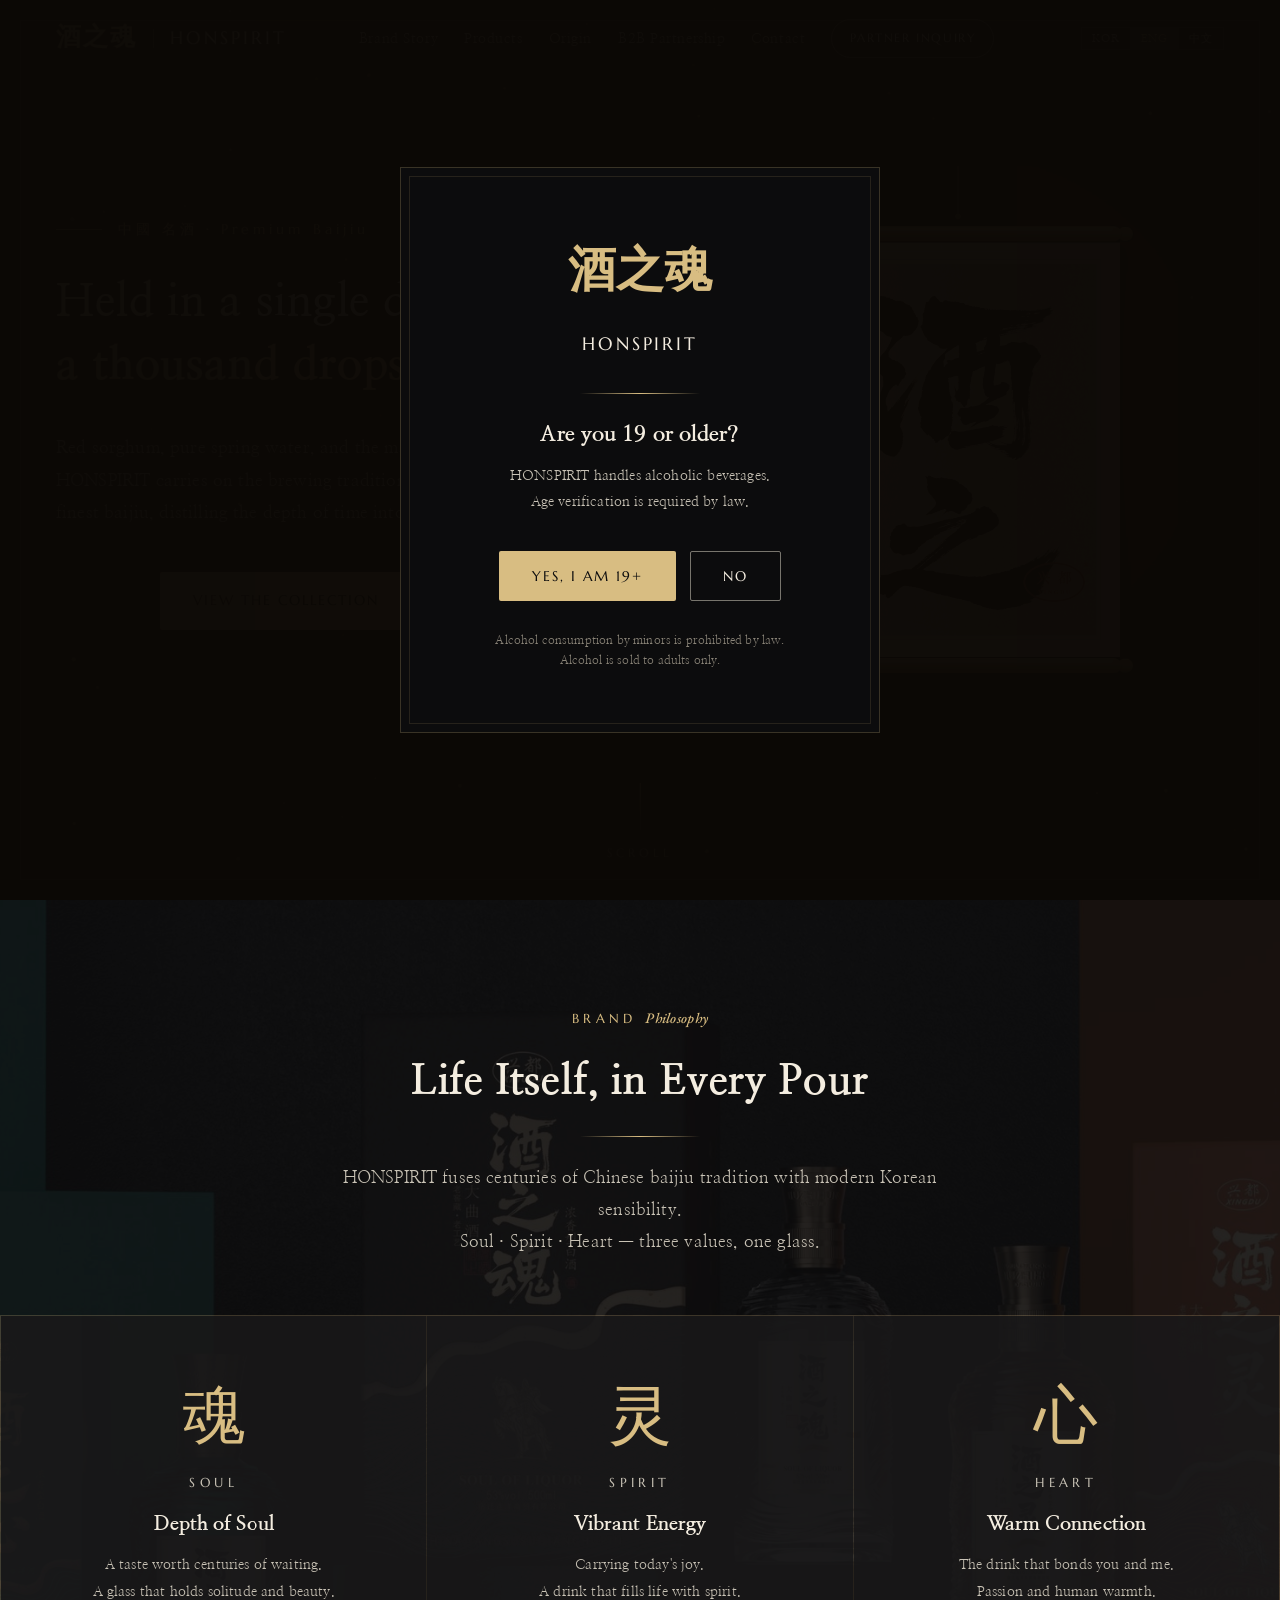
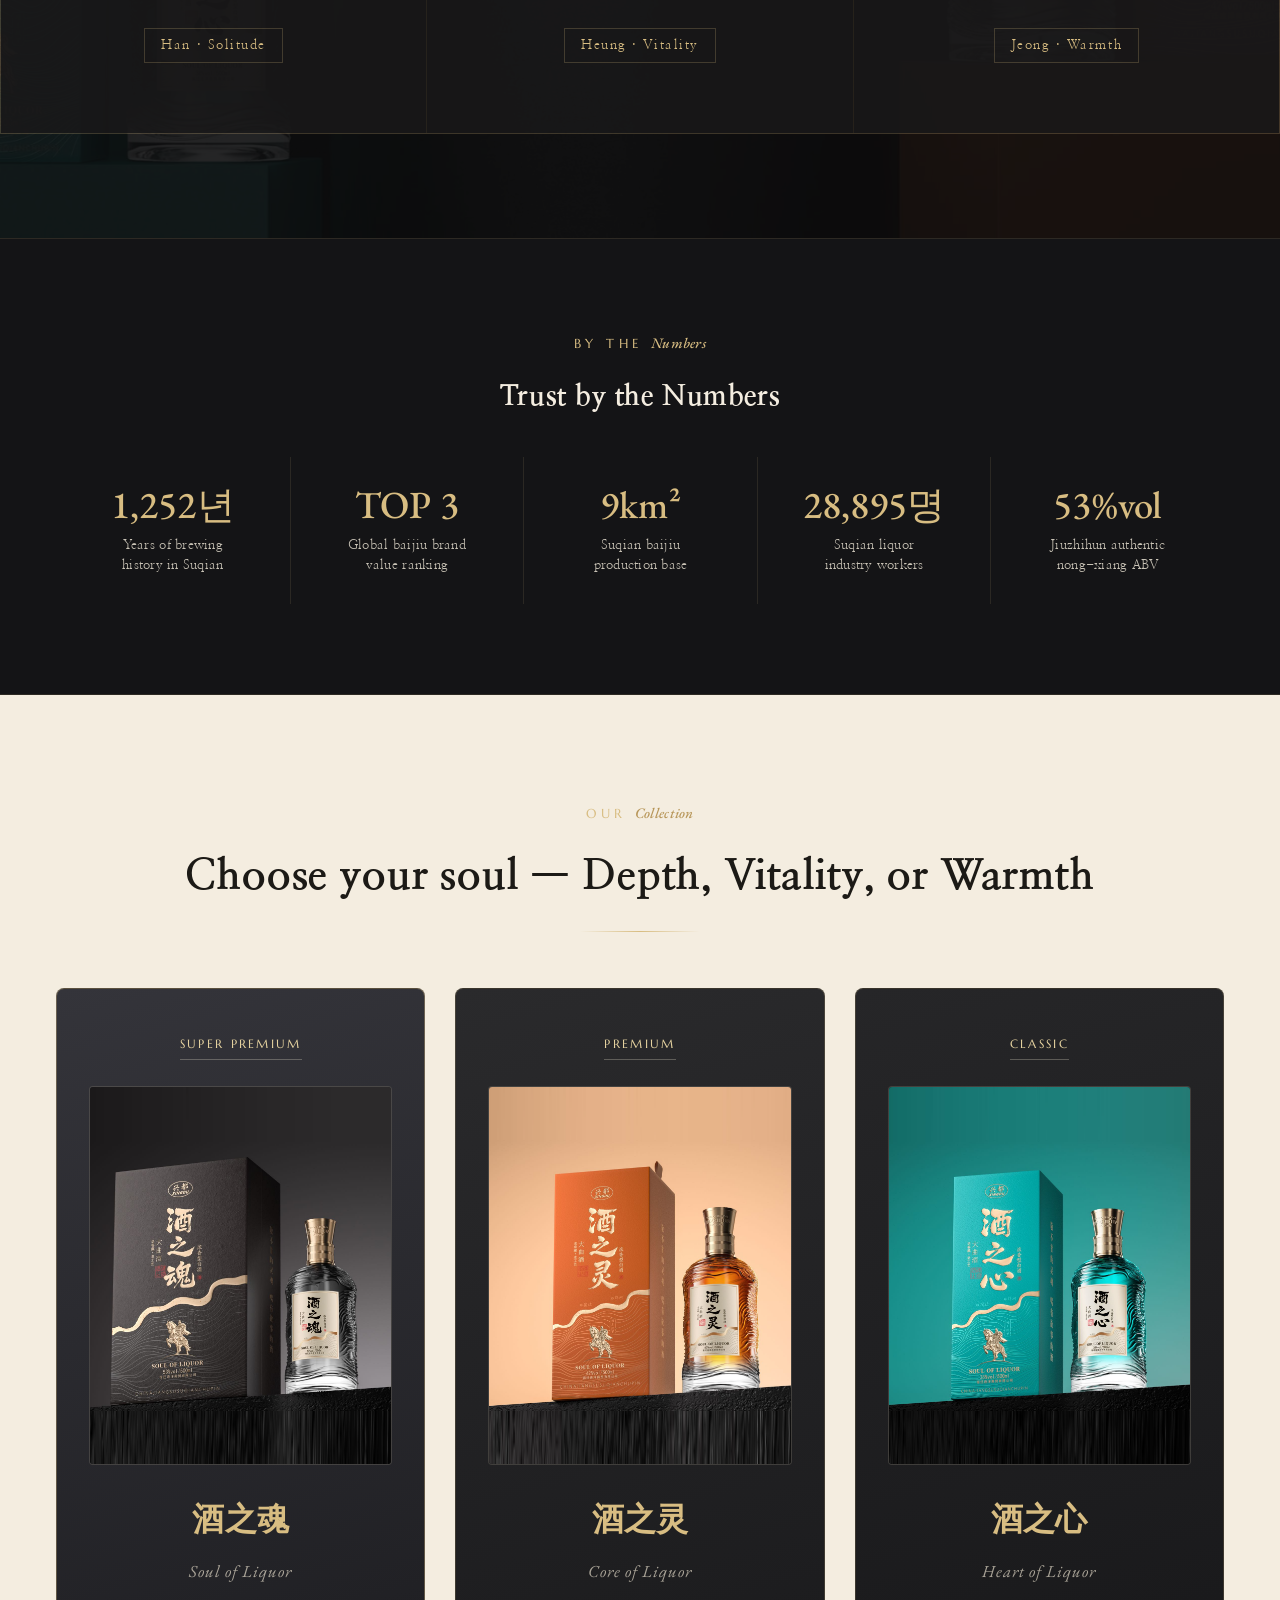
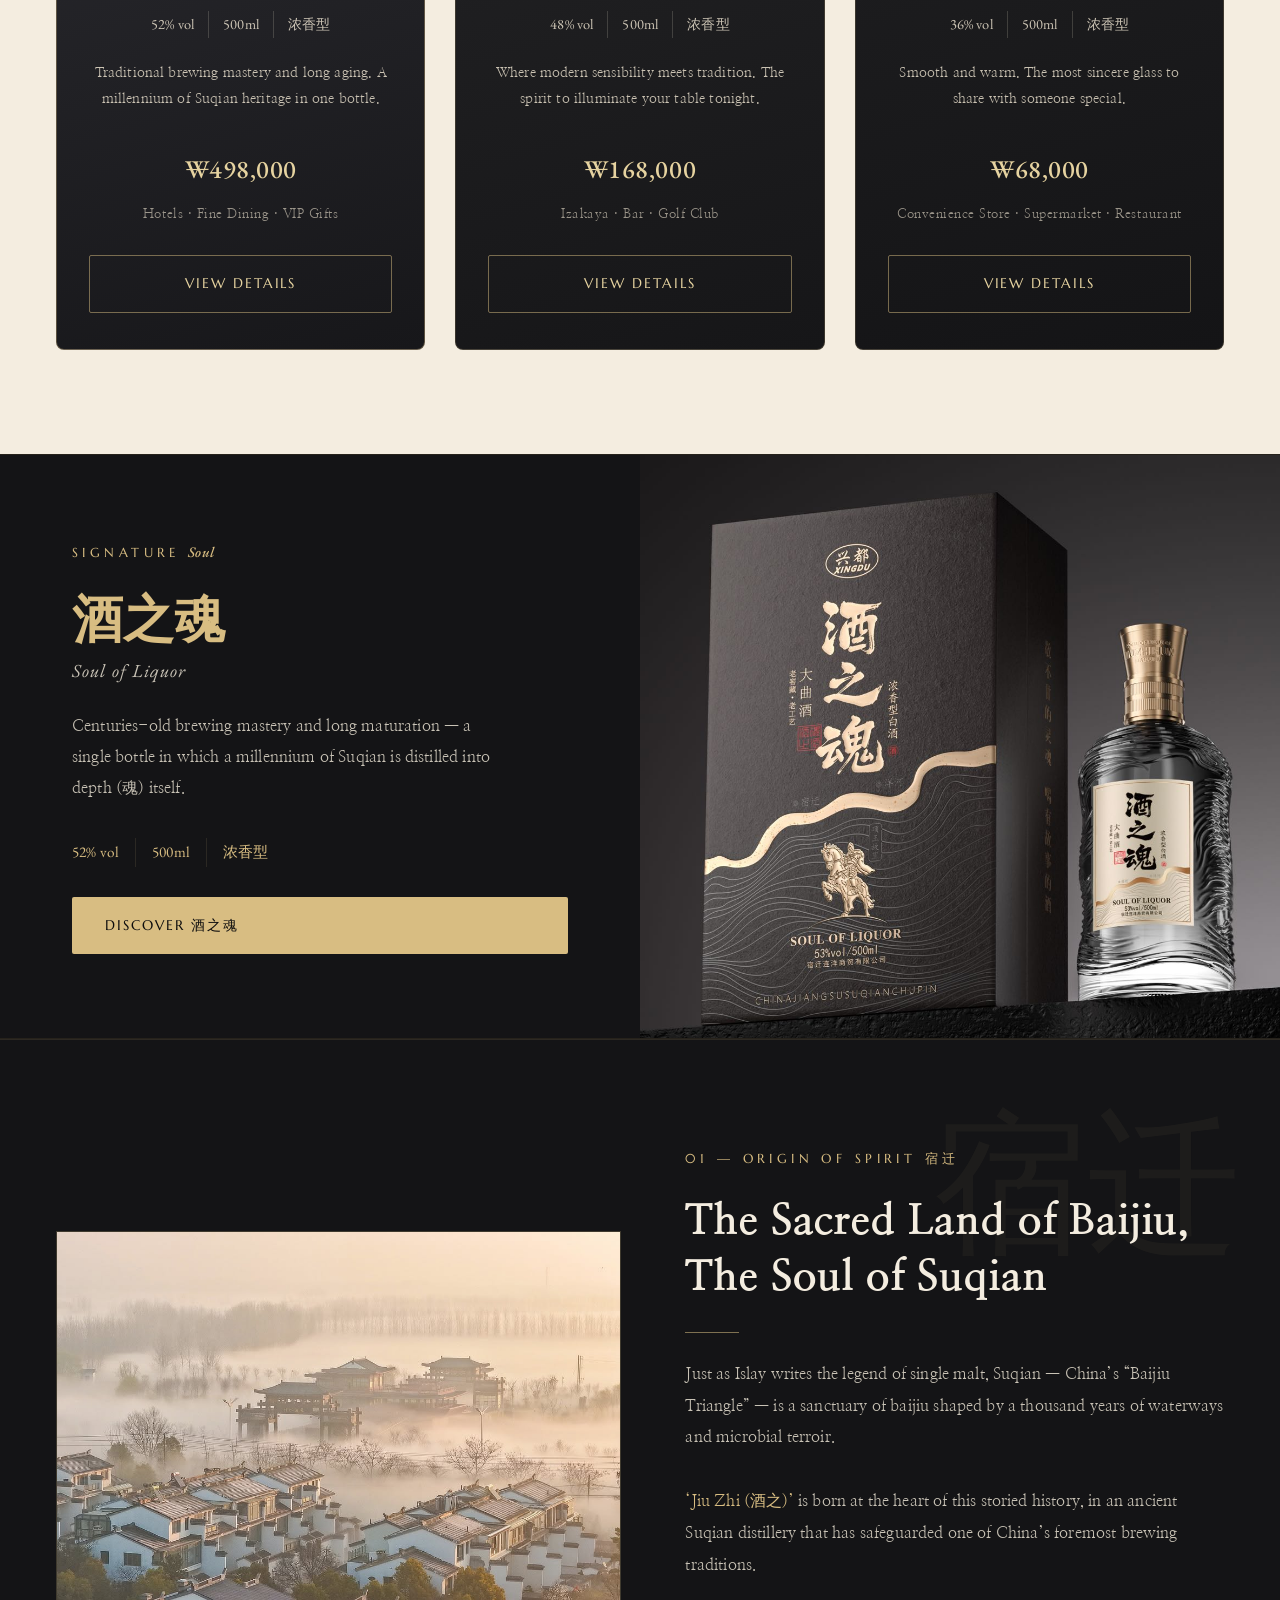
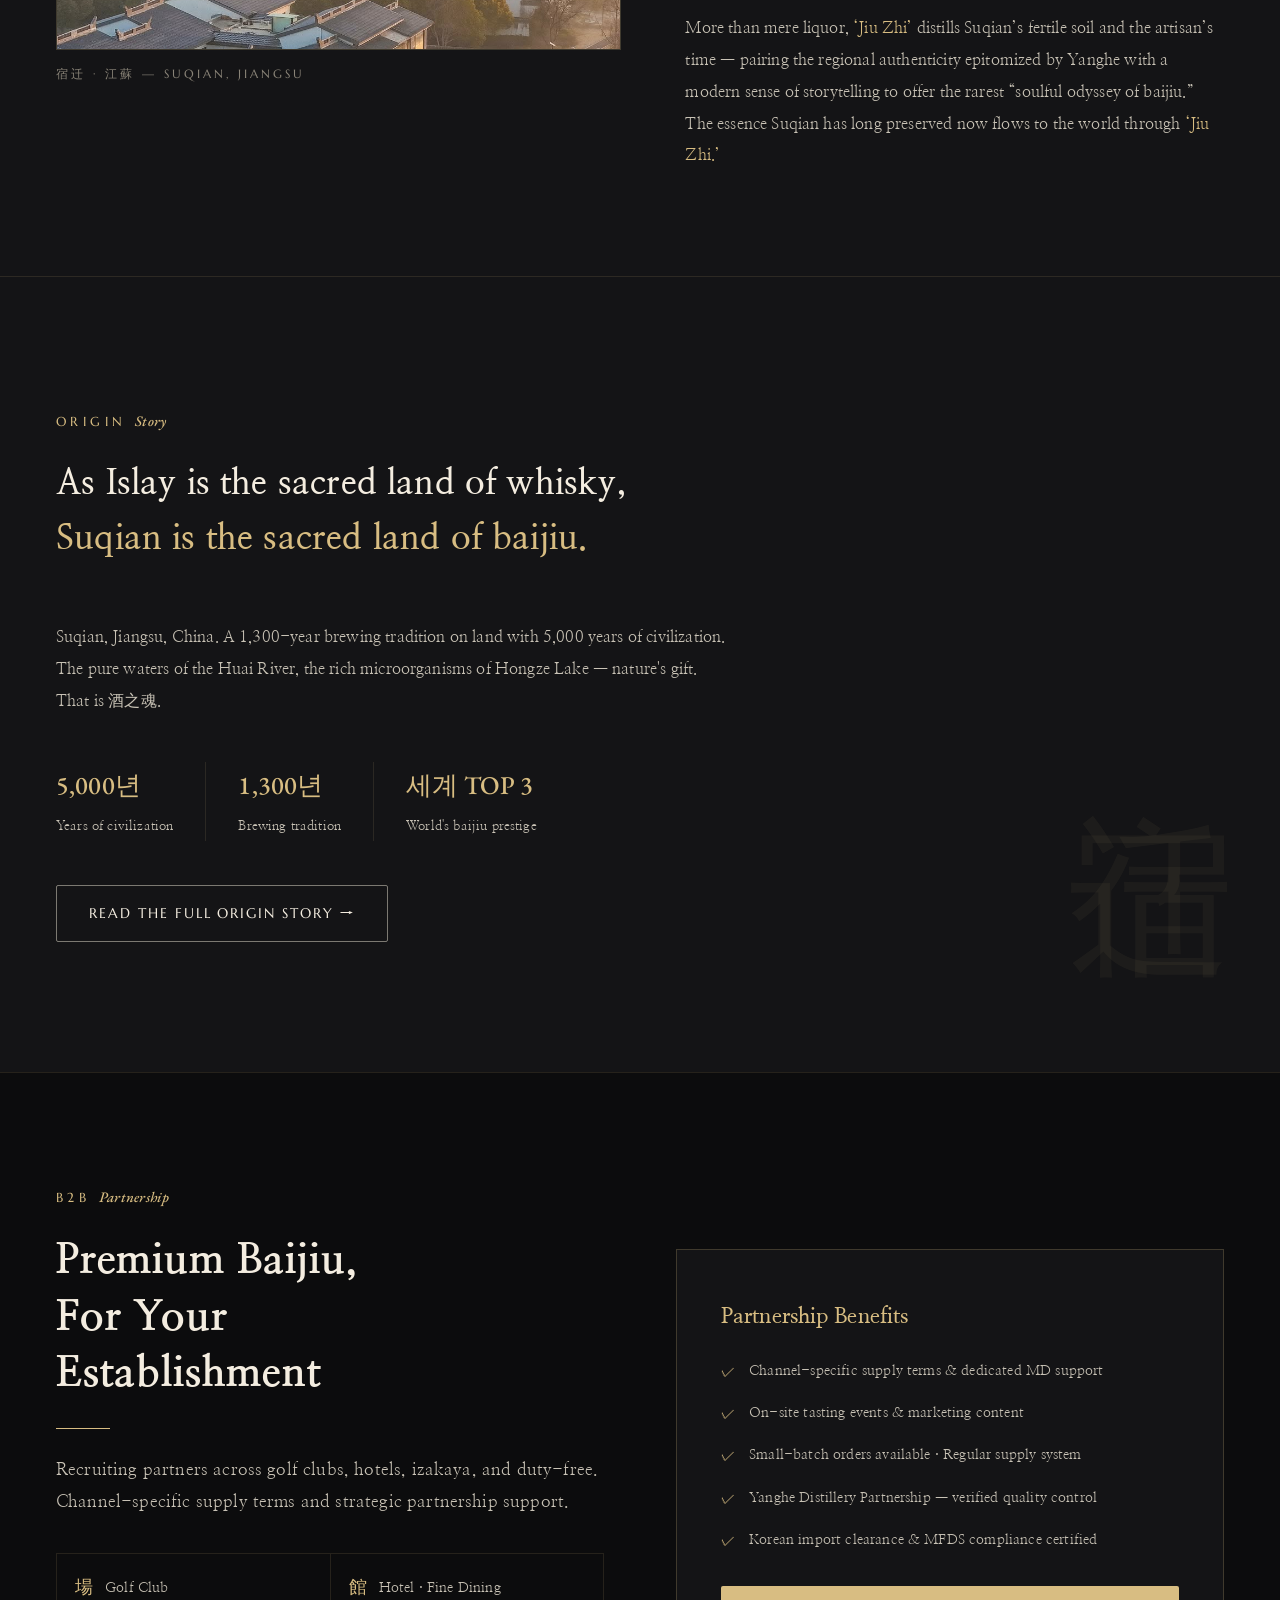
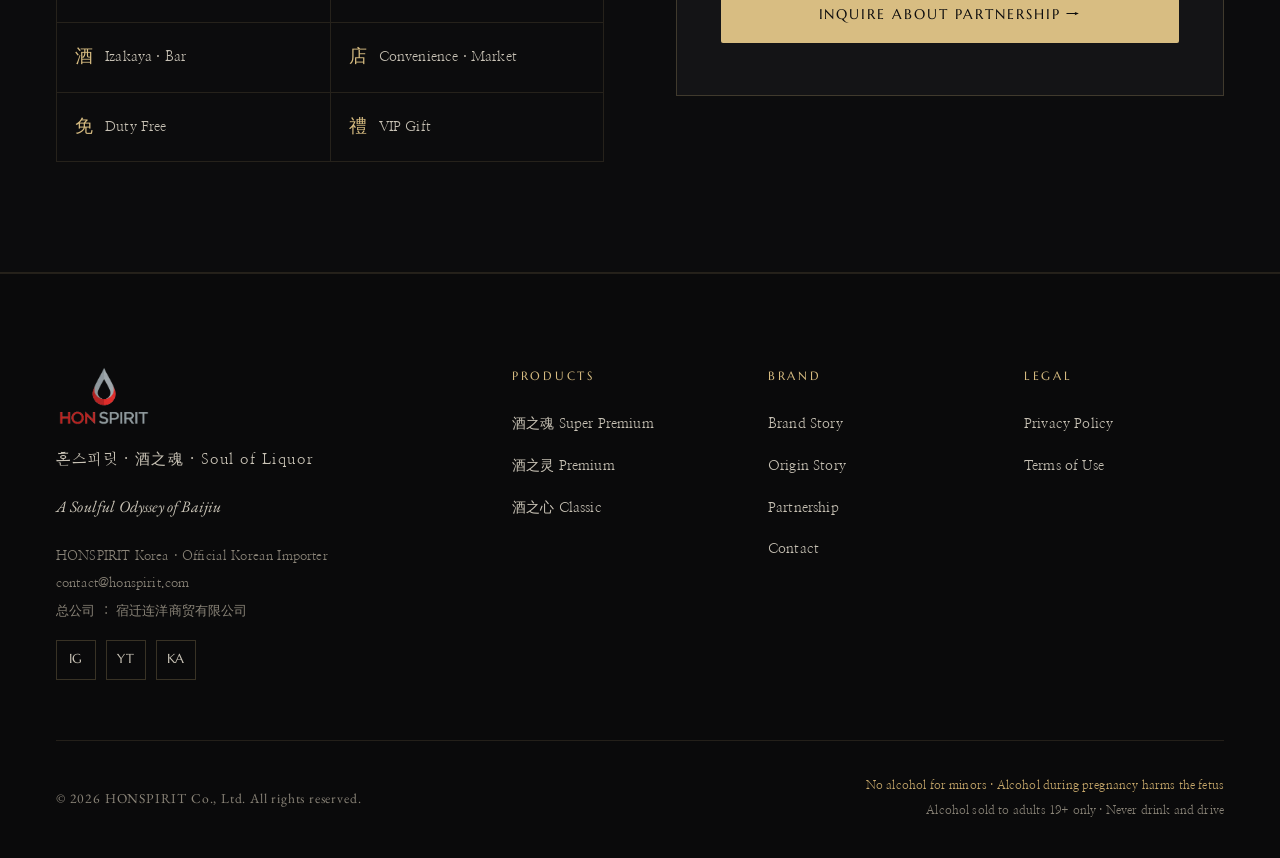
==== index.html @ 6a482128 "design: 홈페이지 Noir & Champagne 리뉴얼 (첨부 문서 반영) - 팔레트: 오브시디언 #0C0C0D + 그래파이트 카드 + 샴페인골드 #D8BD82/#B8975A" ====
<!DOCTYPE html>
<html lang="ko">
<head>
  <meta charset="UTF-8">
  <meta name="viewport" content="width=device-width, initial-scale=1.0">
  <title>HONSPIRIT 혼스피릿 — 酒之魂 · A Soulful Odyssey of Baijiu</title>
  <meta name="description" content="5,000년 쑤첸의 역사가 한 잔에. HONSPIRIT 혼스피릿 — 백주의 영혼을 마시다.">
  <meta property="og:title" content="HONSPIRIT 혼스피릿 — 酒之魂">
  <meta property="og:description" content="백주의 영혼을 마시다. 1,300년 쑤첸의 시간이 한 잔에.">
  <meta property="og:type" content="website">
  <link rel="stylesheet" href="css/style.css?v=20260702a">
</head>
<body>

  <!-- ═══ Age Gate ═══ -->
  <div class="age-gate" id="ageGate">
    <div class="age-gate-box">
      <div class="age-gate-zh">酒之魂</div>
      <div class="age-gate-brand">HONSPIRIT</div>
      <div class="gold-divider gold-divider--center"></div>
      <h2 class="age-gate-title" data-i18n="age.title">만 19세 이상이십니까?</h2>
      <p class="age-gate-desc" data-i18n-html="age.desc">
        혼스피릿은 주류를 취급합니다.<br>법적 음주 가능 연령 확인이 필요합니다.
      </p>
      <div class="age-gate-btns">
        <button class="btn btn-primary" id="ageYes" data-i18n="age.yes">예, 19세 이상입니다</button>
        <button class="btn btn-outline" id="ageNo" data-i18n="age.no">아니오</button>
      </div>
      <p class="age-gate-legal" data-i18n-html="age.legal">
        미성년자의 음주는 법으로 금지되어 있습니다.<br>주류는 성인에게만 판매됩니다.
      </p>
    </div>
  </div>

  <!-- ═══ Navigation ═══ -->
  <nav class="nav" id="mainNav">
    <div class="nav-inner">
      <a href="index.html" class="nav-logo">
        <span class="nav-logo-zh">酒之魂</span>
        <span class="nav-logo-en">HONSPIRIT</span>
      </a>
      <ul class="nav-menu">
        <li><a href="story.html" class="nav-link" data-i18n="nav.story">브랜드 스토리</a></li>
        <li><a href="products.html" class="nav-link" data-i18n="nav.products">제품</a></li>
        <li><a href="origin.html" class="nav-link" data-i18n="nav.origin">산지 이야기</a></li>
        <li><a href="partners.html" class="nav-link" data-i18n="nav.partners">B2B 파트너십</a></li>
        <li><a href="contact.html" class="nav-link" data-i18n="nav.contact">문의</a></li>
        <li><a href="partners.html" class="btn btn-outline nav-cta" data-i18n="nav.cta">파트너십 문의</a></li>
      </ul>
      <div class="lang-switcher">
        <button class="lang-btn active" data-lang="ko">KOR</button>
        <button class="lang-btn" data-lang="en">ENG</button>
        <button class="lang-btn" data-lang="zh">中文</button>
      </div>
      <button class="nav-hamburger" id="navHamburger" aria-label="메뉴">
        <span></span><span></span><span></span>
      </button>
    </div>
  </nav>

  <!-- Mobile Menu -->
  <div class="nav-mobile" id="navMobile">
    <a href="story.html" class="nav-link" data-i18n="nav.story">브랜드 스토리</a>
    <a href="products.html" class="nav-link" data-i18n="nav.products">제품</a>
    <a href="origin.html" class="nav-link" data-i18n="nav.origin">산지 이야기</a>
    <a href="partners.html" class="nav-link" data-i18n="nav.partners">B2B 파트너십</a>
    <a href="contact.html" class="nav-link" data-i18n="nav.contact">문의</a>
    <a href="partners.html" class="btn btn-primary" style="text-align:center" data-i18n="nav.cta">파트너십 문의하기</a>
    <div class="lang-switcher" style="justify-content:center; margin-top:8px;">
      <button class="lang-btn active" data-lang="ko">KOR</button>
      <button class="lang-btn" data-lang="en">ENG</button>
      <button class="lang-btn" data-lang="zh">中文</button>
    </div>
  </div>

  <main>

    <!-- ═══ Section 1: Hero ═══ -->
    <section class="hero" id="hero">
      <div class="hero-bg"></div>
      <div class="hero-particles"></div>

      <div class="container hero-grid">
        <div class="hero-col-text">
          <p class="hero-eyebrow fade-in"><span class="hero-eyebrow-dash"></span><span data-i18n="hero.eyebrow">中國 名酒 · 프리미엄 백주</span></p>
          <h1 class="hero-headline fade-in delay-1" data-i18n-html="hero.title2">한 방울의 술에 담긴,<br><b>천 방울</b>의 땀</h1>
          <p class="hero-lead fade-in delay-2" data-i18n="hero.lead">붉은 수수와 청정수, 그리고 도공의 손길. 혼스피릿은 중국 명주의 전통 양조법을 계승하여 시간이 빚어낸 깊이를 한 잔에 담아냅니다.</p>
          <div class="hero-ctas fade-in delay-3">
            <a href="products.html" class="btn btn-primary" data-i18n="hero.cta1b">대표 컬렉션 보기</a>
            <a href="story.html" class="text-link" data-i18n="hero.cta2b">브랜드 이야기 →</a>
          </div>
        </div>
        <div class="hero-col-scroll fade-in-right delay-2">
          <img src="images/scroll-jiuzhi.png?v=20260702a" alt="酒之 족자 — 酒之魂" class="scroll-img">
        </div>
      </div>

      <div class="hero-scroll">
        <div class="hero-scroll-line"></div>
        <span>SCROLL</span>
      </div>
    </section>

    <!-- ═══ Section 2: 브랜드 철학 ═══ -->
    <section class="section section--dark philosophy-sec">
      <div class="container" style="text-align:center; margin-bottom:56px;">
        <p class="section-label fade-in">Brand <span class="accent-en">Philosophy</span></p>
        <h2 class="section-title fade-in delay-1" data-i18n="phil.title">술 한 잔에 담긴 인간의 삶</h2>
        <div class="gold-divider gold-divider--center fade-in delay-2"></div>
        <p class="section-desc fade-in delay-3" style="margin:0 auto" data-i18n-html="phil.desc">
          HONSPIRIT은 중국 전통 백주의 유구한 역사와 현대적 한국 감성을 융합합니다.<br>
          魂(혼) · 灵(령) · 心(심) — 세 가지 가치가 하나의 잔에 담깁니다.
        </p>
      </div>
      <div class="philosophy-grid">
        <div class="philosophy-card fade-in delay-1">
          <div class="philosophy-zh">魂</div>
          <div class="philosophy-en">SOUL</div>
          <h3 class="philosophy-title" data-i18n="phil.1.title">영혼의 깊이</h3>
          <p class="philosophy-desc" data-i18n-html="phil.1.desc">수백 년을 기다린 맛.<br>고독과 아름다움을 품은 한 잔.</p>
          <span class="philosophy-emotion" data-i18n="phil.1.emotion">한(恨)</span>
        </div>
        <div class="philosophy-card fade-in delay-2">
          <div class="philosophy-zh">灵</div>
          <div class="philosophy-en">SPIRIT</div>
          <h3 class="philosophy-title" data-i18n="phil.2.title">활기찬 에너지</h3>
          <p class="philosophy-desc" data-i18n-html="phil.2.desc">오늘의 즐거움을 담아.<br>삶의 활기를 채워주는 술.</p>
          <span class="philosophy-emotion" data-i18n="phil.2.emotion">흥(興)</span>
        </div>
        <div class="philosophy-card fade-in delay-3">
          <div class="philosophy-zh">心</div>
          <div class="philosophy-en">HEART</div>
          <h3 class="philosophy-title" data-i18n="phil.3.title">따뜻한 유대</h3>
          <p class="philosophy-desc" data-i18n-html="phil.3.desc">당신과 나를 잇는 술.<br>진솔한 열정과 인간적 온기.</p>
          <span class="philosophy-emotion" data-i18n="phil.3.emotion">정(情)</span>
        </div>
      </div>
    </section>

    <!-- ═══ Section 3: Trust Bar ═══ -->
    <div class="trust-bar">
      <div class="container" style="text-align:center; margin-bottom:40px;">
        <p class="section-label fade-in">By the <span class="accent-en">Numbers</span></p>
        <h2 class="section-title fade-in delay-1" style="font-size:1.75rem" data-i18n="trust.title">숫자로 보는 신뢰</h2>
      </div>
      <div class="trust-grid container">
        <div class="trust-item fade-in delay-1">
          <div class="trust-number" data-count="1300" data-suffix="년">0년</div>
          <div class="trust-label" data-i18n-html="trust.1">쑤첸 양조 역사</div>
        </div>
        <div class="trust-item fade-in delay-2">
          <div class="trust-number">TOP 3</div>
          <div class="trust-label" data-i18n-html="trust.2">글로벌 백주 브랜드<br>가치 세계 순위</div>
        </div>
        <div class="trust-item fade-in delay-3">
          <div class="trust-number" data-count="10" data-suffix="km²">0km²</div>
          <div class="trust-label" data-i18n-html="trust.3">쑤첸 백주<br>생산기지 규모</div>
        </div>
        <div class="trust-item fade-in delay-4">
          <div class="trust-number" data-count="30000" data-suffix="명">0명</div>
          <div class="trust-label" data-i18n-html="trust.4">쑤첸 주류 산업<br>종사 인원</div>
        </div>
        <div class="trust-item fade-in delay-5">
          <div class="trust-number">53%vol</div>
          <div class="trust-label" data-i18n-html="trust.5">酒之魂 정통<br>농향형 도수</div>
        </div>
      </div>
    </div>

    <!-- ═══ Section 4: 제품 프리뷰 ═══ -->
    <section class="section section--amber">
      <div class="container">
        <div style="text-align:center; margin-bottom:56px;">
          <p class="section-label fade-in">Our <span class="accent-en">Collection</span></p>
          <h2 class="section-title fade-in delay-1" data-i18n="prod.title">깊이(魂), 활기(灵), 따뜻함(心)을 선택하세요</h2>
          <div class="gold-divider gold-divider--center fade-in delay-2"></div>
        </div>
        <div class="products-grid">
          <!-- 酒之魂 -->
          <div class="product-card product-card--featured product-card--grad product-card--soul fade-in delay-1">
            <span class="product-badge badge--super">Super Premium</span>
            <div class="product-img-wrap">
              <img src="images/hon_vertical.jpeg" alt="酒之魂 — Soul of Liquor" class="product-img">
            </div>
            <div class="product-zh">酒之魂</div>
            <div class="product-name-en">Soul of Liquor</div>
            <div class="product-specs">
              <span class="product-spec">52% vol</span>
              <span class="product-spec">500ml</span>
              <span class="product-spec">浓香型</span>
            </div>
            <p class="product-copy" data-i18n="prod.soul.copy">수백 년 전통 양조 기법과 장기 숙성. 이 한 병에 쑤첸 천 년의 시간이 담겼습니다.</p>
            <div class="product-price">₩498,000</div>
            <div class="product-channel" data-i18n="prod.soul.channel">호텔 · 파인다이닝 · VIP 선물</div>
            <a href="products.html#soul" class="btn btn-outline" style="width:100%; justify-content:center" data-i18n="prod.detail">자세히 보기</a>
          </div>
          <!-- 酒之灵 -->
          <div class="product-card product-card--grad product-card--spirit fade-in delay-2">
            <span class="product-badge badge--premium">Premium</span>
            <div class="product-img-wrap">
              <img src="images/ling_vertical.jpeg" alt="酒之灵 — Core of Liquor" class="product-img">
            </div>
            <div class="product-zh">酒之灵</div>
            <div class="product-name-en">Core of Liquor</div>
            <div class="product-specs">
              <span class="product-spec">48% vol</span>
              <span class="product-spec">500ml</span>
              <span class="product-spec">浓香型</span>
            </div>
            <p class="product-copy" data-i18n="prod.spirit.copy">젊은 감각과 정통의 만남. 오늘 밤 당신의 테이블을 빛낼 술.</p>
            <div class="product-price">₩168,000</div>
            <div class="product-channel" data-i18n="prod.spirit.channel">이자카야 · 바 · 골프장</div>
            <a href="products.html#spirit" class="btn btn-outline" style="width:100%; justify-content:center" data-i18n="prod.detail">자세히 보기</a>
          </div>
          <!-- 酒之心 -->
          <div class="product-card product-card--grad product-card--heart fade-in delay-3">
            <span class="product-badge badge--classic">Classic</span>
            <div class="product-img-wrap">
              <img src="images/xin_vertical.jpeg" alt="酒之心 — Heart of Liquor" class="product-img">
            </div>
            <div class="product-zh">酒之心</div>
            <div class="product-name-en">Heart of Liquor</div>
            <div class="product-specs">
              <span class="product-spec">36% vol</span>
              <span class="product-spec">500ml</span>
              <span class="product-spec">浓香型</span>
            </div>
            <p class="product-copy" data-i18n="prod.heart.copy">부드럽고 따뜻하게. 소중한 사람과 나누는 가장 진솔한 한 잔.</p>
            <div class="product-price">₩68,000</div>
            <div class="product-channel" data-i18n="prod.heart.channel">편의점 · 대형마트 · 식당</div>
            <a href="products.html#heart" class="btn btn-outline" style="width:100%; justify-content:center" data-i18n="prod.detail">자세히 보기</a>
          </div>
        </div>
      </div>
    </section>

    <!-- ═══ Section 4b: Split Showcase (酒之魂) ═══ -->
    <section class="showcase">
      <div class="showcase-inner">
        <div class="showcase-text fade-in-left">
          <p class="section-label">Signature <span class="accent-en">Soul</span></p>
          <div class="showcase-zh">酒之魂</div>
          <p class="showcase-name">Soul of Liquor</p>
          <p class="showcase-body" data-i18n="showcase.body">수백 년 전통 양조 기법과 장기 숙성. 이 한 병에 쑤첸 천 년의 시간이 응축되어, 깊이(魂) 그 자체를 잔에 담아냅니다.</p>
          <div class="showcase-spec"><span>52% vol</span><span>500ml</span><span>浓香型</span></div>
          <a href="products.html#soul" class="btn btn-primary" data-i18n="showcase.cta">酒之魂 자세히 보기</a>
        </div>
        <div class="showcase-media fade-in-right">
          <img src="images/hon.jpeg" alt="酒之魂 — Soul of Liquor">
        </div>
      </div>
    </section>

    <!-- ═══ Section 5: 쑤첸 산지 (Origin of Spirit) ═══ -->
    <section class="section suqian-section">
      <div class="suqian-deco">宿迁</div>
      <div class="container">
        <div class="suqian-inner">
          <div class="suqian-media fade-in-left">
            <img src="images/suqian.jpg" alt="중국 장쑤성 쑤첸(宿迁) 수향(水鄕)의 새벽 안개" class="suqian-img">
            <span class="suqian-cap">宿迁 · 江蘇 — SUQIAN, JIANGSU</span>
          </div>
          <div class="suqian-text fade-in-right delay-1">
            <p class="section-label" data-i18n="suqian.eyebrow">01 — Origin of Spirit 宿迁</p>
            <h2 class="section-title" data-i18n-html="suqian.title">백주의 성지,<br>쑤첸(宿遷)의 혼을 담다</h2>
            <div class="gold-divider"></div>
            <p class="suqian-body" data-i18n-html="suqian.body">
              피트 향의 성지 아일레이가 싱글 몰트의 전설을 쓰듯, 중국의 ‘백주 삼각지대’ 쑤첸은 천 년의 물길과 미생물이 빚어낸 백주의 성소입니다.<br><br>
              <em>‘주지(酒之)’</em>는 이 유구한 역사의 중심이자, 중국 굴지의 양조 전통을 지킨 쑤첸의 고도(古都) 공장에서 탄생합니다.<br><br>
              단순한 술을 넘어 쑤첸의 비옥한 토양과 장인의 시간이 응축된 <em>‘주지’</em>는, 양허(洋河)로 대표되는 지역적 정통성에 현대적 감각의 스토리텔링을 더해 가장 귀한 ‘백주의 영혼적 여정’을 선사합니다. 쑤첸이 간직한 백주의 본질, 그 깊은 울림이 이제 <em>‘주지’</em>를 통해 세계로 흐릅니다.
            </p>
          </div>
        </div>
      </div>
    </section>

    <!-- ═══ Section 5b: 쑤첸 티저 ═══ -->
    <section class="origin-teaser">
      <div class="origin-teaser-bg"></div>
      <div class="origin-teaser-deco">宿迁</div>
      <div class="container">
        <div class="origin-teaser-content">
          <p class="section-label fade-in-left">Origin <span class="accent-en">Story</span></p>
          <h2 class="origin-teaser-quote fade-in-left delay-1" data-i18n-html="origin.quote">
            아일레이가 위스키의 성지이듯,<br><em>쑤첸은 백주의 성지입니다.</em>
          </h2>
          <div class="gold-divider fade-in-left delay-2"></div>
          <p class="origin-teaser-body fade-in-left delay-3" data-i18n-html="origin.body">
            중국 장쑤성 쑤첸(宿迁). 5,000년 문명의 땅에서 1,300년을 이어온 양조 전통.<br>
            회하(淮河)의 맑은 물, 홍택호(洪泽湖)의 비옥한 미생물이 빚어낸 자연의 선물 —<br>
            그것이 酒之魂입니다.
          </p>
          <div class="origin-stats fade-in-left delay-4">
            <div class="origin-stat">
              <strong>5,000년</strong>
              <span data-i18n="origin.s1">문명의 역사</span>
            </div>
            <div class="origin-stat">
              <strong>1,300년</strong>
              <span data-i18n="origin.s2">양조의 전통</span>
            </div>
            <div class="origin-stat">
              <strong>세계 TOP 3</strong>
              <span data-i18n="origin.s3">백주 산지 위상</span>
            </div>
          </div>
          <a href="origin.html" class="btn btn-outline fade-in-left delay-5" data-i18n="origin.cta">산지 이야기 더 보기 →</a>
        </div>
      </div>
    </section>

    <!-- ═══ Section 6: B2B 파트너십 ═══ -->
    <section class="b2b-banner">
      <div class="container">
        <div class="b2b-inner">
          <div>
            <p class="section-label fade-in-left">B2B <span class="accent-en">Partnership</span></p>
            <h2 class="section-title fade-in-left delay-1" data-i18n-html="b2b.title">
              프리미엄 백주,<br>귀사의 테이블에<br>올려드립니다
            </h2>
            <div class="gold-divider fade-in-left delay-2"></div>
            <p class="section-desc fade-in-left delay-3" data-i18n-html="b2b.desc">
              골프장 · 호텔 · 이자카야 · 면세점 파트너를 모집합니다.<br>
              채널별 맞춤 공급 조건과 전략적 파트너십을 제공합니다.
            </p>
            <div class="b2b-channels fade-in-left delay-4">
              <div class="b2b-channel"><span class="b2b-channel-icon">場</span><span data-i18n="b2b.ch1">골프장 · 클럽</span></div>
              <div class="b2b-channel"><span class="b2b-channel-icon">館</span><span data-i18n="b2b.ch2">호텔 · 파인다이닝</span></div>
              <div class="b2b-channel"><span class="b2b-channel-icon">酒</span><span data-i18n="b2b.ch3">이자카야 · 바</span></div>
              <div class="b2b-channel"><span class="b2b-channel-icon">店</span><span data-i18n="b2b.ch4">편의점 · 마트</span></div>
              <div class="b2b-channel"><span class="b2b-channel-icon">免</span><span data-i18n="b2b.ch5">면세점</span></div>
              <div class="b2b-channel"><span class="b2b-channel-icon">禮</span><span data-i18n="b2b.ch6">VIP 기프트</span></div>
            </div>
          </div>
          <div class="b2b-right fade-in-right delay-2">
            <h3 data-i18n="b2b.box.title">파트너십 혜택</h3>
            <div class="b2b-features">
              <div class="b2b-feature"><span class="b2b-feature-check">✓</span><span data-i18n="b2b.f1">채널별 맞춤 공급 조건 및 전담 MD 지원</span></div>
              <div class="b2b-feature"><span class="b2b-feature-check">✓</span><span data-i18n="b2b.f2">현장 시음회 및 마케팅 콘텐츠 제공</span></div>
              <div class="b2b-feature"><span class="b2b-feature-check">✓</span><span data-i18n="b2b.f3">소량 발주 가능 · 정기 공급 시스템</span></div>
              <div class="b2b-feature"><span class="b2b-feature-check">✓</span><span data-i18n="b2b.f4">양허(洋河) 공장 파트너십 — 검증된 품질 관리</span></div>
              <div class="b2b-feature"><span class="b2b-feature-check">✓</span><span data-i18n="b2b.f5">한국 정식 수입 통관 완료 · 식약처 기준 적합</span></div>
            </div>
            <a href="partners.html" class="btn btn-primary" style="width:100%; justify-content:center" data-i18n="b2b.cta">파트너십 문의하기 →</a>
          </div>
        </div>
      </div>
    </section>

  </main>

  <!-- ═══ Footer ═══ -->
  <footer class="footer">
    <div class="container">
      <div class="footer-grid">
        <div>
          <img src="images/logo-trans.png" alt="HONSPIRIT 酒之魂" class="footer-brand-logo-img">
          <div class="footer-brand-zh">혼스피릿 · 酒之魂 · Soul of Liquor</div>
          <p class="footer-tagline">A Soulful Odyssey of Baijiu</p>
          <p class="footer-company" data-i18n="footer.company">혼스피릿 코리아 · 한국 수입 법인</p>
          <p style="font-size:0.8125rem; color:var(--gray-dark); margin-top:4px;">contact@honspirit.com</p>
          <p style="font-size:0.8125rem; color:var(--gray-dark); margin-top:4px;">总公司 ： 宿迁连洋商贸有限公司</p>
          <div class="footer-sns" style="margin-top:16px;">
            <a href="#" class="footer-sns-btn" title="인스타그램">IG</a>
            <a href="#" class="footer-sns-btn" title="유튜브">YT</a>
            <a href="#" class="footer-sns-btn" title="카카오채널">KA</a>
          </div>
        </div>
        <div>
          <div class="footer-heading" data-i18n="footer.prod">제품</div>
          <ul class="footer-links">
            <li><a href="products.html#soul" class="footer-link">酒之魂 Super Premium</a></li>
            <li><a href="products.html#spirit" class="footer-link">酒之灵 Premium</a></li>
            <li><a href="products.html#heart" class="footer-link">酒之心 Classic</a></li>
          </ul>
        </div>
        <div>
          <div class="footer-heading" data-i18n="footer.brand">브랜드</div>
          <ul class="footer-links">
            <li><a href="story.html" class="footer-link" data-i18n="footer.story">브랜드 스토리</a></li>
            <li><a href="origin.html" class="footer-link" data-i18n="footer.origin">산지 이야기</a></li>
            <li><a href="partners.html" class="footer-link" data-i18n="footer.partners">파트너십</a></li>
            <li><a href="contact.html" class="footer-link" data-i18n="footer.contact">문의</a></li>
          </ul>
        </div>
        <div>
          <div class="footer-heading" data-i18n="footer.policy">정책</div>
          <ul class="footer-links">
            <li><a href="privacy.html" class="footer-link" data-i18n="footer.privacy">개인정보처리방침</a></li>
            <li><a href="terms.html" class="footer-link" data-i18n="footer.terms">이용약관</a></li>
          </ul>
        </div>
      </div>
      <div class="footer-bottom">
        <p class="footer-copy">© 2026 HONSPIRIT Co., Ltd. All rights reserved.</p>
        <div class="footer-legal">
          <strong data-i18n="footer.warning">미성년자 음주 금지 · 임신 중 음주는 태아에게 해롭습니다</strong>
          <span data-i18n="footer.legal">주류는 만 19세 이상에게만 판매됩니다 · 음주운전 절대 금지</span>
        </div>
      </div>
    </div>
  </footer>

  <script src="js/i18n.js?v=20260702a"></script>
  <script src="js/main.js?v=20260702a"></script>
</body>
</html>
---- css/style.css ----
/* =========================================
   HONSPIRIT — 酒之魂 · A Soulful Odyssey of Baijiu
   Global Stylesheet — Renewal 2026
   Concept: 1a · Noir & Champagne
   Palette: obsidian charcoal ↔ champagne cream, champagne gold "thread"
   Type: Marcellus (EN display) · Nanum Myeongjo (KO) · EB Garamond (EN body/num)
   ========================================= */

@import url('https://fonts.googleapis.com/css2?family=Marcellus&family=EB+Garamond:ital,wght@0,400;0,500;1,400&family=Nanum+Myeongjo:wght@400;700;800&display=swap');

/* ─── Design Tokens — Noir & Champagne ─── */
:root {
  /* Key — obsidian charcoal */
  --black:      #0C0C0D;   /* obsidian — base canvas / primary dark bg */
  --ink-2:      #141416;   /* secondary dark surface (nav · dark sections) */
  --ink-3:      #2A2A2C;   /* graphite — raised card surface */
  --ink-deep:   #0A0A0B;   /* deepest (footer) */

  /* Accent — champagne gold (used sparingly, like a thread) */
  --gold:       #D8BD82;
  --gold-light: #E6D3A0;
  --gold-dark:  #B8975A;   /* gold-deep — accent text on light bg */

  /* Surface — champagne cream / ivory (light sections) */
  --cream:      #F4EDE0;   /* champagne cream — on-dark headline / light bg */
  --paper:      #F4EDE0;   /* light section base bg */
  --paper-2:    #FBF7EF;   /* ivory — card on light */
  --paper-text: #57534A;   /* body text on light */
  --paper-ink:  #1C1A16;   /* headings on light */

  /* accents & neutrals */
  --seal:       #B8975A;   /* no red in palette — repurposed to gold-deep */
  --seal-soft:  #C7A86B;
  --oxblood:    #2A2A2C;   /* giant deco numeral — graphite ghost */
  --oxblood-soft: #3A3A3D;
  --gray:       #C9C3B6;   /* body text on dark (≈9:1 on obsidian) */
  --gray-dark:  #8A8478;   /* secondary text on dark */
  --line:       rgba(216,189,130,0.22);   /* gold hairline on dark */
  --line-soft:  rgba(216,189,130,0.12);
  --line-dk:    rgba(28,26,22,0.12);       /* hairline on light */
  --white:      #FFFFFF;

  /* Type system */
  --font-display: 'Marcellus', 'Nanum Myeongjo', Georgia, serif;  /* EN titles · logo · overline · buttons */
  --font-head-ko: 'Nanum Myeongjo', serif;          /* KO headings (weight 800) */
  --font-body-ko: 'Nanum Myeongjo', serif;          /* KO body (weight 400) */
  --font-body-en: 'EB Garamond', Georgia, serif;    /* EN body · numbers · prices · italics */

  /* legacy aliases → mapped onto the new system */
  --font-serif:  var(--font-head-ko);   /* headings */
  --font-sans:   var(--font-body-ko);   /* body */
  --font-en:     var(--font-display);   /* labels · logo · display */
  --font-num:    var(--font-body-en);   /* numerals · italics */
  --font-zh:     'Nanum Myeongjo', serif;
  --font-brush:  'Nanum Myeongjo', serif;

  --transition: 0.45s cubic-bezier(0.22, 0.61, 0.36, 1);
  --nav-height: 78px;
}

/* ─── Reset & Base ─── */
*, *::before, *::after { box-sizing: border-box; margin: 0; padding: 0; }

html { scroll-behavior: smooth; font-size: 16px; }

body {
  background-color: var(--black);
  color: var(--gray);
  font-family: var(--font-body-ko);
  font-weight: 400;
  line-height: 1.85;
  letter-spacing: 0.01em;
  -webkit-font-smoothing: antialiased;
  text-rendering: optimizeLegibility;
  overflow-x: hidden;
}

img { display: block; max-width: 100%; }
a  { text-decoration: none; color: inherit; }
ul { list-style: none; }
::selection { background: rgba(216,189,130,0.28); color: var(--cream); }

/* ─── Typography ─── */
h1, h2, h3, h4 {
  font-family: var(--font-head-ko);
  line-height: 1.35;
  font-weight: 800;
  letter-spacing: 0.005em;
}

.zh { font-family: var(--font-zh); }
.en { font-family: var(--font-en); }
.gold { color: var(--gold); }

/* ─── Layout ─── */
.container {
  max-width: 1280px;
  margin: 0 auto;
  padding: 0 56px;
}

.section { padding: 104px 0; position: relative; }

.section--dark  { background-color: var(--black); }

/* Ivory paper sections — section--cream and (repurposed) section--amber */
.section--cream,
.section--amber {
  background-color: var(--paper);
  color: var(--paper-text);
}

/* ─── Eyebrow / section label ─── */
.section-label {
  display: inline-block;
  font-family: var(--font-display);
  font-style: normal;
  font-size: 0.8125rem;
  letter-spacing: 0.34em;
  text-transform: uppercase;
  color: var(--gold);
  margin-bottom: 22px;
}

.section-title {
  font-family: var(--font-head-ko);
  font-size: clamp(1.95rem, 3.4vw, 2.6rem);
  font-weight: 800;
  letter-spacing: 0.02em;
  color: var(--cream);
  margin-bottom: 24px;
}
.section-title .accent-en { font-weight: 400; }

.section-desc {
  font-size: 1.05rem;
  font-weight: 400;
  color: var(--gray);
  max-width: 600px;
  line-height: 1.9;
}

/* Paper-section text overrides */
.section--cream .section-title,
.section--amber .section-title { color: var(--paper-ink); }
.section--cream .section-desc,
.section--amber .section-desc  { color: var(--paper-text); }

/* ─── Hairline divider ─── */
.gold-divider {
  width: 54px;
  height: 1px;
  background: var(--gold);
  opacity: 0.55;
  margin: 26px 0;
}
.gold-divider--center {
  width: 120px;
  opacity: 1;
  background: linear-gradient(90deg, transparent, var(--gold), transparent);
  margin-left: auto;
  margin-right: auto;
}

/* ─── Buttons ─── */
.btn {
  display: inline-flex;
  align-items: center;
  gap: 10px;
  padding: 15px 32px;
  font-family: var(--font-display);
  font-size: 0.875rem;
  font-weight: 400;
  letter-spacing: 0.14em;
  text-transform: uppercase;
  border-radius: 2px;
  cursor: pointer;
  transition: var(--transition);
  border: 1px solid transparent;
}

.btn-primary {
  background: var(--gold);
  color: var(--black);
}
.btn-primary:hover {
  background: var(--gold-light);
}

.btn-outline {
  background: transparent;
  color: var(--cream);
  border-color: rgba(228,221,206,0.5);
}
.btn-outline:hover {
  background: rgba(216,189,130,0.08);
  border-color: var(--gold);
  color: var(--gold);
}

.btn-dark {
  background: transparent;
  color: var(--gold);
  border-color: rgba(216,189,130,0.45);
}
.btn-dark:hover { background: rgba(216,189,130,0.08); }

/* Paper-section buttons */
.section--cream .btn-outline,
.section--amber .btn-outline { color: var(--gold-dark); border-color: rgba(184,151,90,0.5); }
.section--cream .btn-outline:hover,
.section--amber .btn-outline:hover { background: rgba(184,151,90,0.08); border-color: var(--gold-dark); }

/* Text link with arrow */
.text-link {
  display: inline-flex;
  align-items: center;
  gap: 8px;
  font-family: var(--font-body-ko);
  font-size: 0.9rem;
  font-weight: 400;
  letter-spacing: 0.06em;
  color: var(--cream);
  border-bottom: 1px solid var(--gold);
  padding-bottom: 4px;
  transition: var(--transition);
}
.text-link:hover { color: var(--gold); gap: 12px; }

/* ─── Navigation ─── */
.nav {
  position: fixed;
  top: 0; left: 0; right: 0;
  z-index: 1000;
  height: var(--nav-height);
  display: flex;
  align-items: center;
  transition: background 0.4s ease, border-color 0.4s ease, backdrop-filter 0.4s ease;
  border-bottom: 1px solid transparent;
}
.nav.scrolled {
  background: rgba(12, 12, 13, 0.96);
  backdrop-filter: blur(8px);
  border-bottom: 1px solid rgba(216,189,130,0.24);
}

.nav-inner {
  max-width: 1280px;
  margin: 0 auto;
  padding: 0 56px;
  width: 100%;
  display: flex;
  align-items: center;
  justify-content: space-between;
}

.nav-logo { display: flex; align-items: center; gap: 16px; line-height: 1; }
.nav-logo-zh {
  font-family: var(--font-zh);
  font-weight: 800;
  font-size: 1.55rem;
  letter-spacing: 0.08em;
  color: var(--gold);
}
.nav-logo-en {
  font-family: var(--font-display);
  font-size: 1.15rem;
  font-weight: 400;
  letter-spacing: 0.16em;
  text-transform: uppercase;
  color: var(--cream);
  padding-left: 16px;
  border-left: 1px solid rgba(216,189,130,0.5);
  white-space: nowrap;
}

.nav-menu { display: flex; align-items: center; gap: 26px; }

.nav-link {
  font-family: var(--font-body-ko);
  font-size: 0.875rem;
  font-weight: 400;
  letter-spacing: 0.04em;
  color: var(--gray);
  transition: color 0.3s ease;
  position: relative;
  white-space: nowrap;
}
.nav-link::after {
  content: '';
  position: absolute;
  bottom: -6px; left: 0; right: 0;
  height: 1px;
  background: var(--gold);
  transform: scaleX(0);
  transform-origin: left;
  transition: transform 0.4s ease;
}
.nav-link:hover, .nav-link.active { color: var(--gold); }
.nav-link:hover::after, .nav-link.active::after { transform: scaleX(1); }

.nav-cta { padding: 8px 18px; font-size: 0.72rem; letter-spacing: 0.14em; white-space: nowrap; border-radius: 999px; color: var(--cream); }
.nav-cta:hover { color: var(--gold); }

/* tighten nav on mid-width so EN labels never wrap */
@media (max-width: 1180px) {
  .nav-menu { gap: 18px; }
  .nav-link { font-size: 0.78rem; letter-spacing: 0.03em; }
  .nav-logo-en { display: none; }
}

.nav-hamburger {
  display: none;
  flex-direction: column;
  gap: 6px;
  cursor: pointer;
  padding: 4px;
  background: none;
  border: none;
}
.nav-hamburger span {
  display: block; width: 26px; height: 1px;
  background: var(--gold);
  transition: var(--transition);
}

.nav-mobile {
  display: none;
  position: fixed;
  top: var(--nav-height); left: 0; right: 0;
  background: rgba(15, 12, 8, 0.97);
  backdrop-filter: blur(14px);
  padding: 28px 32px;
  flex-direction: column;
  gap: 22px;
  border-top: 1px solid var(--line);
  z-index: 999;
}
.nav-mobile.open { display: flex; }
.nav-mobile .nav-link { font-size: 1rem; padding: 6px 0; }

/* ─── Language Switcher ─── */
.lang-switcher {
  display: flex;
  align-items: center;
  border: 1px solid var(--line);
  border-radius: 0;
  overflow: hidden;
  margin-left: 14px;
  flex-shrink: 0;
}
.lang-btn {
  background: none; border: none;
  border-right: 1px solid var(--line-soft);
  color: var(--gray);
  font-family: var(--font-sans);
  font-size: 0.6875rem;
  font-weight: 500;
  letter-spacing: 0.08em;
  padding: 5px 10px;
  cursor: pointer;
  transition: all 0.25s ease;
  line-height: 1;
}
.lang-btn:last-child { border-right: none; }
.lang-btn:hover { color: var(--gold); background: rgba(216,189,130,0.08); }
.lang-btn.active { background: rgba(216,189,130,0.16); color: var(--gold); }

@media (max-width: 768px) {
  .lang-switcher { margin-left: 0; }
  .lang-btn { font-size: 0.75rem; padding: 7px 13px; }
}

/* ─── Hero ─── */
.hero {
  position: relative;
  min-height: 100vh;
  display: flex;
  align-items: center;
  justify-content: center;
  overflow: hidden;
  background: var(--black);
}
/* inset hairline frame (signature of reference) */
.hero::before {
  content: '';
  position: absolute;
  inset: 20px;
  border: 1px solid rgba(216,189,130,0.16);
  pointer-events: none;
  z-index: 6;
}

.hero-bg {
  position: absolute;
  inset: 0;
  background: radial-gradient(120% 130% at 50% 0%, #1A1A1C 0%, #0C0C0D 100%);
}
.hero-mist { display: none; }
.hero-particles { position: absolute; inset: 0; pointer-events: none; }

.hero-decoration {
  position: absolute;
  right: 9%; top: 50%;
  transform: translateY(-50%);
  font-family: var(--font-zh);
  font-weight: 500;
  font-size: clamp(120px, 16vw, 260px);
  color: rgba(216,189,130,0.05);
  user-select: none; pointer-events: none;
  line-height: 1; z-index: 2;
}

.hero-content {
  position: relative;
  z-index: 10;
  text-align: center;
  padding: 120px 32px 90px;
  max-width: 880px;
}

/* eyebrow (was a pill badge) */
.hero-badge {
  display: inline-block;
  background: transparent;
  border: none;
  color: var(--gold);
  font-family: var(--font-en);
  font-size: 0.875rem;
  font-weight: 500;
  letter-spacing: 0.4em;
  text-transform: uppercase;
  padding: 0;
  margin-bottom: 34px;
}

.hero-zh {
  font-family: var(--font-zh);
  font-weight: 500;
  font-size: clamp(3.2rem, 8vw, 6.5rem);
  color: var(--gold);
  line-height: 1.05;
  margin-bottom: 18px;
}

.hero-title-kr {
  font-family: var(--font-serif);
  font-size: clamp(1.7rem, 3.6vw, 2.85rem);
  font-weight: 700;
  color: var(--cream);
  letter-spacing: 0.04em;
  line-height: 1.4;
  margin-bottom: 18px;
}

.hero-en {
  font-family: var(--font-num);
  font-size: clamp(1.05rem, 2vw, 1.45rem);
  font-style: italic;
  color: var(--gold-light);
  letter-spacing: 0.1em;
  margin-bottom: 28px;
}

.hero-desc {
  font-size: clamp(0.98rem, 1.6vw, 1.12rem);
  font-weight: 400;
  color: var(--cream);
  opacity: 0.82;
  margin-bottom: 46px;
  line-height: 1.8;
}

.hero-ctas {
  display: flex;
  gap: 18px;
  justify-content: center;
  flex-wrap: wrap;
  margin-bottom: 54px;
}

.hero-trust {
  display: flex;
  gap: 0;
  justify-content: center;
  flex-wrap: wrap;
}
.hero-trust-item {
  display: flex;
  align-items: center;
  gap: 10px;
  font-size: 0.8125rem;
  font-weight: 400;
  color: var(--gray);
  letter-spacing: 0.04em;
  padding: 0 22px;
  position: relative;
}
.hero-trust-item + .hero-trust-item::before {
  content: '';
  position: absolute;
  left: 0; top: 50%;
  transform: translateY(-50%);
  width: 1px; height: 12px;
  background: var(--line);
}

.hero-scroll {
  position: absolute;
  bottom: 36px; left: 50%;
  transform: translateX(-50%);
  display: flex; flex-direction: column;
  align-items: center; gap: 10px;
  color: var(--gray-dark);
  font-family: var(--font-en);
  font-size: 0.72rem;
  letter-spacing: 0.35em;
  text-transform: uppercase;
  z-index: 8;
}
.hero-scroll-line {
  width: 1px; height: 50px;
  background: linear-gradient(180deg, var(--gold), transparent);
  animation: scrollPulse 2.4s ease-in-out infinite;
}
@keyframes scrollPulse {
  0%, 100% { opacity: 0.4; transform: scaleY(0.7); transform-origin: top; }
  50%      { opacity: 1;   transform: scaleY(1);   transform-origin: top; }
}

/* ─── Hero v3 — two-column + hanging scroll (reference layout) ─── */
.hero-grid {
  position: relative;
  z-index: 10;
  display: grid;
  grid-template-columns: 1fr 0.92fr;
  align-items: center;
  gap: 56px;
  width: 100%;
}
.hero-col-text { padding: 70px 0; }
.hero-eyebrow {
  display: flex;
  align-items: center;
  gap: 16px;
  font-family: var(--font-en);
  font-size: 0.9rem;
  letter-spacing: 0.28em;
  color: var(--gold);
  margin-bottom: 30px;
}
.hero-eyebrow-dash { width: 46px; height: 1px; background: var(--gold); opacity: 0.7; flex-shrink: 0; }
.hero-headline {
  font-family: var(--font-head-ko);
  font-weight: 700;
  font-size: clamp(1.9rem, 3.5vw, 3.1rem);
  line-height: 1.4;
  color: var(--cream);
  letter-spacing: 0.02em;
  margin-bottom: 34px;
  white-space: nowrap;
}
.hero-headline b,
.hero-headline strong { font-weight: 800; color: var(--gold); }
.hero-lead {
  font-size: 1.08rem;
  font-weight: 400;
  color: var(--gray);
  line-height: 1.9;
  max-width: 470px;
  margin-bottom: 42px;
}
.hero-lead b, .hero-lead strong { font-weight: 600; color: var(--cream); }
.hero-col-scroll { display: flex; justify-content: center; }
.scroll-img { width: min(440px, 96%); height: auto; display: block; }

/* hanging scroll (掛軸) */
.scroll-art { position: relative; width: min(330px, 80%); }
.scroll-cord { display: block; width: 1px; height: 28px; background: var(--gold); opacity: 0.5; margin: 0 auto; }
.scroll-rod {
  display: block;
  height: 16px;
  width: 110%;
  margin-left: -5%;
  border-radius: 8px;
  background: linear-gradient(180deg, #d2b47e 0%, #a5824f 48%, #795c36 100%);
  box-shadow: 0 3px 10px rgba(0,0,0,0.45);
  position: relative;
  z-index: 2;
}
.scroll-rod--bottom { height: 20px; }
.scroll-paper {
  position: relative;
  background: linear-gradient(180deg, #efe7d6, #e5dbc4);
  padding: 38px 26px 46px;
  box-shadow: 0 28px 56px rgba(0,0,0,0.5);
}
.scroll-paper::before {
  content: '';
  position: absolute;
  inset: 13px;
  border: 1px solid rgba(120,90,50,0.28);
  pointer-events: none;
}
.scroll-zh {
  font-family: var(--font-brush);
  writing-mode: vertical-rl;
  font-size: clamp(5rem, 12vw, 8.5rem);
  line-height: 1.05;
  color: #18140f;
  text-align: center;
  margin: 0 auto;
  min-height: 340px;
  display: flex;
  justify-content: center;
  align-items: flex-start;
}
.scroll-seal {
  position: absolute;
  right: 24px;
  bottom: 28px;
  width: 44px;
  height: auto;
  z-index: 3;
}

/* ─── Philosophy (魂 灵 心) ─── */
.philosophy-sec { position: relative; overflow: hidden; }
.philosophy-sec::before {
  content: '';
  position: absolute;
  inset: 0;
  background: url('../images/total.jpeg') center center / cover no-repeat;
  opacity: 0.1;
  filter: grayscale(0.2);
  z-index: 0;
  pointer-events: none;
}
.philosophy-sec > * { position: relative; z-index: 1; }
.philosophy-sec .philosophy-card { background: rgba(20,20,22,0.82); }

.philosophy-grid {
  display: grid;
  grid-template-columns: repeat(3, 1fr);
  gap: 1px;
  background: var(--line-soft);
  border: 1px solid var(--line-soft);
}
.philosophy-card {
  background: var(--black);
  padding: 70px 44px;
  text-align: center;
  transition: var(--transition);
  position: relative;
}
.philosophy-card:hover { background: var(--ink-2); }

.philosophy-zh {
  font-family: var(--font-zh);
  font-weight: 500;
  font-size: 4rem;
  color: var(--gold);
  line-height: 1;
  margin-bottom: 22px;
}
.philosophy-en {
  font-family: var(--font-display);
  font-size: 0.8rem;
  font-style: normal;
  color: var(--gray);
  letter-spacing: 0.34em;
  text-transform: uppercase;
  margin-bottom: 16px;
}
.philosophy-title {
  font-family: var(--font-head-ko);
  font-size: 1.25rem;
  font-weight: 800;
  color: var(--cream);
  margin-bottom: 14px;
}
.philosophy-desc {
  font-size: 0.9rem;
  font-weight: 400;
  color: var(--gray);
  line-height: 1.85;
  margin-bottom: 22px;
}
.philosophy-emotion {
  display: inline-block;
  font-size: 0.8rem;
  color: var(--gold);
  border: 1px solid var(--line);
  padding: 5px 16px;
  border-radius: 0;
  letter-spacing: 0.12em;
}

/* ─── Trust Bar (by the numbers) ─── */
.trust-bar {
  padding: 90px 0;
  background: var(--ink-2);
  border-top: 1px solid var(--line-soft);
  border-bottom: 1px solid var(--line-soft);
}
.trust-grid {
  display: grid;
  grid-template-columns: repeat(5, 1fr);
}
.trust-item {
  background: transparent;
  padding: 28px 20px;
  text-align: center;
  border-left: 1px solid var(--line-soft);
}
.trust-item:first-child { border-left: none; }
.trust-number {
  font-family: var(--font-num);
  font-size: clamp(1.9rem, 3vw, 2.7rem);
  font-weight: 500;
  color: var(--gold);
  line-height: 1;
  margin-bottom: 12px;
}
.trust-label {
  font-size: 0.8125rem;
  font-weight: 400;
  color: var(--gray);
  line-height: 1.55;
  letter-spacing: 0.02em;
}

/* ─── Products ─── */
.products-grid {
  display: grid;
  grid-template-columns: repeat(3, 1fr);
  gap: 30px;
}
.product-card {
  background: var(--ink-3);
  border: 1px solid rgba(216,189,130,0.18);
  border-radius: 8px;
  padding: 40px 32px 36px;
  text-align: center;
  position: relative;
  overflow: hidden;
  transition: var(--transition);
}
.product-card:hover {
  border-color: var(--line);
  transform: translateY(-6px);
}
.product-card--featured { border-color: var(--line); }

.product-badge {
  display: inline-block;
  font-family: var(--font-en);
  font-size: 0.72rem;
  font-weight: 500;
  letter-spacing: 0.2em;
  text-transform: uppercase;
  padding: 4px 0;
  margin-bottom: 26px;
  color: var(--gold);
  border-bottom: 1px solid var(--line);
}
.badge--super, .badge--premium, .badge--classic {
  background: transparent; border-radius: 0;
  border: none; border-bottom: 1px solid var(--line);
  color: var(--gold);
}

.product-zh {
  font-family: var(--font-zh);
  font-weight: 800;
  font-size: 2rem;
  color: var(--gold);
  margin-bottom: 6px;
}
.product-name-en {
  font-family: var(--font-num);
  font-style: italic;
  font-size: 1.05rem;
  color: var(--gray);
  letter-spacing: 0.06em;
  margin-bottom: 24px;
}
.product-specs {
  display: flex;
  justify-content: center;
  gap: 0;
  flex-wrap: wrap;
  margin-bottom: 22px;
}
.product-spec {
  font-family: var(--font-num);
  font-size: 0.9rem;
  color: var(--gray);
  padding: 0 14px;
  border-left: 1px solid var(--line-soft);
}
.product-spec:first-child { border-left: none; }
.product-copy {
  font-size: 0.9rem;
  font-weight: 400;
  color: var(--cream);
  opacity: 0.78;
  line-height: 1.85;
  margin-bottom: 26px;
  min-height: 60px;
}
.product-price {
  font-family: var(--font-num);
  font-size: 1.6rem;
  font-weight: 500;
  letter-spacing: 0.02em;
  color: var(--gold);
  margin-bottom: 10px;
}
.product-channel {
  font-size: 0.8rem;
  font-weight: 400;
  color: var(--gray);
  letter-spacing: 0.04em;
  margin-bottom: 28px;
}

/* product image frame */
.product-img-wrap {
  width: 100%;
  overflow: hidden;
  border-radius: 4px;
  margin-bottom: 26px;
  position: relative;
  border: 1px solid var(--line);
  background: var(--ink-deep);
}
.product-img {
  width: 100%; height: auto; display: block;
  transition: transform 0.7s ease;
}
.product-card:hover .product-img { transform: scale(1.04); }

/* Products on ivory paper sections */
.section--amber .product-card,
.section--cream .product-card {
  background: var(--paper-2);
  border: 1px solid var(--line-dk);
}
.section--amber .product-card:hover,
.section--cream .product-card:hover { border-color: rgba(184,151,90,0.4); }
.section--amber .product-zh,
.section--cream .product-zh { color: var(--gold-dark); }
.section--amber .product-name-en,
.section--cream .product-name-en { color: #978868; }
.section--amber .product-copy,
.section--cream .product-copy { color: var(--paper-text); opacity: 1; }
.section--amber .product-channel,
.section--cream .product-channel { color: #978868; }
.section--amber .product-price,
.section--cream .product-price { color: var(--gold-dark); }
.section--amber .product-spec,
.section--cream .product-spec { color: var(--paper-text); border-color: var(--line-dk); }
.section--amber .product-badge,
.section--cream .product-badge { color: var(--gold-dark); border-color: var(--line-dk); }
.section--amber .product-img-wrap,
.section--cream .product-img-wrap { border-color: var(--line-dk); background: #e7ddc8; }

/* ─── Origin Teaser ─── */
.origin-teaser {
  padding: 130px 0;
  position: relative;
  overflow: hidden;
  background: var(--ink-2);
  border-top: 1px solid var(--line-soft);
}
.origin-teaser-bg { display: none; }
.origin-teaser-content { position: relative; z-index: 2; max-width: 720px; }
.origin-teaser-quote {
  font-family: var(--font-serif);
  font-size: clamp(1.6rem, 3vw, 2.2rem);
  font-weight: 700;
  line-height: 1.55;
  color: var(--cream);
  margin-bottom: 28px;
}
.origin-teaser-quote em { color: var(--gold); font-style: normal; }
.origin-teaser-body {
  font-size: 1.03rem;
  font-weight: 400;
  color: var(--gray);
  line-height: 1.95;
  margin-bottom: 44px;
}
.origin-stats { display: flex; gap: 0; flex-wrap: wrap; margin-bottom: 44px; }
.origin-stat {
  padding: 0 32px;
  border-left: 1px solid var(--line-soft);
}
.origin-stat:first-child { padding-left: 0; border-left: none; }
.origin-stat strong {
  display: block;
  font-family: var(--font-num);
  font-size: 1.6rem;
  font-weight: 500;
  color: var(--gold);
  margin-bottom: 2px;
}
.origin-stat span { font-size: 0.84rem; font-weight: 400; color: var(--gray); }
.origin-teaser-deco {
  position: absolute;
  right: 4%; top: 50%;
  transform: translateY(-50%);
  font-family: var(--font-zh);
  font-weight: 500;
  font-size: clamp(90px, 13vw, 200px);
  color: rgba(216,189,130,0.05);
  user-select: none; pointer-events: none;
  writing-mode: vertical-rl;
  line-height: 1;
}

/* ─── Suqian Origin Section ─── */
.suqian-section {
  background: var(--ink-2);
  border-top: 1px solid var(--line-soft);
  position: relative;
  overflow: hidden;
}
.suqian-deco {
  position: absolute;
  right: 3%; top: 9%;
  font-family: var(--font-zh);
  font-weight: 500;
  font-size: clamp(90px, 12vw, 190px);
  color: rgba(216,189,130,0.05);
  pointer-events: none;
  user-select: none;
  line-height: 1;
  z-index: 0;
}
.suqian-inner {
  display: grid;
  grid-template-columns: 1.05fr 1fr;
  gap: 64px;
  align-items: center;
  position: relative;
  z-index: 1;
}
.suqian-media { position: relative; }
.suqian-img {
  width: 100%;
  height: auto;
  display: block;
  border: 1px solid var(--line);
  filter: saturate(0.96);
}
.suqian-cap {
  display: block;
  margin-top: 14px;
  font-family: var(--font-en);
  font-size: 0.72rem;
  letter-spacing: 0.26em;
  color: var(--gray-dark);
}
.suqian-text .section-title { margin-bottom: 20px; }
.suqian-body {
  font-size: 1.02rem;
  font-weight: 400;
  color: var(--gray);
  line-height: 1.95;
}
.suqian-body em { color: var(--gold); font-style: normal; font-weight: 400; }

/* ─── B2B Banner ─── */
.b2b-banner {
  padding: 110px 0;
  background: var(--black);
  border-top: 1px solid var(--line-soft);
  border-bottom: 1px solid var(--line-soft);
}
.b2b-inner {
  display: grid;
  grid-template-columns: 1fr 1fr;
  gap: 72px;
  align-items: center;
}
.b2b-channels {
  display: grid;
  grid-template-columns: 1fr 1fr;
  gap: 0;
  margin-top: 34px;
  border-top: 1px solid var(--line-soft);
  border-left: 1px solid var(--line-soft);
}
.b2b-channel {
  display: flex;
  align-items: center;
  gap: 12px;
  background: transparent;
  border-right: 1px solid var(--line-soft);
  border-bottom: 1px solid var(--line-soft);
  padding: 18px 18px;
  font-size: 0.9rem;
  font-weight: 400;
  color: var(--gray);
  transition: var(--transition);
}
.b2b-channel:hover { color: var(--cream); background: rgba(216,189,130,0.05); }
.b2b-channel-icon {
  font-family: var(--font-zh);
  font-size: 1.1rem;
  color: var(--gold);
  flex-shrink: 0;
}
.b2b-right {
  background: var(--ink-2);
  border: 1px solid var(--line);
  padding: 52px 44px;
}
.b2b-right h3 {
  font-family: var(--font-serif);
  font-size: 1.35rem;
  font-weight: 700;
  color: var(--gold);
  margin-bottom: 28px;
}
.b2b-features {
  display: flex; flex-direction: column; gap: 18px; margin-bottom: 34px;
}
.b2b-feature {
  display: flex; align-items: flex-start; gap: 14px;
  font-size: 0.9rem; font-weight: 400; color: var(--gray); line-height: 1.6;
}
.b2b-feature-check { color: var(--gold); flex-shrink: 0; margin-top: 1px; }

/* ─── Footer ─── */
.footer {
  padding: 90px 0 36px;
  background: var(--ink-deep);
  border-top: 1px solid var(--line-soft);
}
.footer-grid {
  display: grid;
  grid-template-columns: 2fr 1fr 1fr 1fr;
  gap: 56px;
  margin-bottom: 60px;
}
.footer-brand-logo-img { height: 64px; width: auto; margin-bottom: 18px; }
.footer-brand-logo {
  font-family: var(--font-display);
  font-size: 1.6rem;
  font-weight: 400;
  text-transform: uppercase;
  color: var(--cream);
  letter-spacing: 0.16em;
  margin-bottom: 6px;
}
.footer-brand-zh {
  font-family: var(--font-zh);
  font-size: 0.95rem;
  color: var(--gray);
  letter-spacing: 0.1em;
  margin-bottom: 18px;
}
.footer-tagline {
  font-family: var(--font-num);
  font-style: italic;
  font-size: 1rem;
  color: var(--gray);
  margin-bottom: 22px;
}
.footer-company {
  font-size: 0.84rem;
  font-weight: 400;
  color: var(--gray-dark);
  line-height: 1.8;
}
.footer-heading {
  font-family: var(--font-en);
  font-size: 0.78rem;
  font-weight: 500;
  letter-spacing: 0.22em;
  text-transform: uppercase;
  color: var(--gold);
  margin-bottom: 22px;
}
.footer-links { display: flex; flex-direction: column; gap: 12px; }
.footer-link {
  font-size: 0.875rem; font-weight: 400; color: var(--gray);
  transition: color 0.3s ease;
}
.footer-link:hover { color: var(--gold); }

.footer-sns { display: flex; gap: 10px; margin-top: 8px; }
.footer-sns-btn {
  width: 40px; height: 40px;
  display: flex; align-items: center; justify-content: center;
  border: 1px solid var(--line);
  border-radius: 0;
  font-family: var(--font-en);
  font-size: 0.8rem;
  letter-spacing: 0.05em;
  color: var(--gray);
  transition: var(--transition);
}
.footer-sns-btn:hover { border-color: var(--gold); color: var(--gold); }

.footer-bottom {
  padding-top: 34px;
  border-top: 1px solid var(--line-soft);
  display: flex;
  align-items: center;
  justify-content: space-between;
  flex-wrap: wrap;
  gap: 18px;
}
.footer-copy {
  font-family: var(--font-num);
  font-size: 0.85rem;
  letter-spacing: 0.06em;
  color: var(--gray-dark);
}
.footer-legal {
  font-size: 0.78rem;
  font-weight: 400;
  color: var(--gray-dark);
  text-align: right;
  line-height: 1.7;
}
.footer-legal strong { color: var(--seal-soft); display: block; margin-bottom: 4px; font-weight: 500; }

/* ─── Age Gate ─── */
.age-gate {
  position: fixed; inset: 0;
  background: rgba(12, 9, 6, 0.98);
  z-index: 9999;
  display: flex; align-items: center; justify-content: center;
  padding: 24px;
}
.age-gate-box {
  max-width: 480px; width: 100%;
  text-align: center;
  border: 1px solid var(--line);
  padding: 60px 48px;
  background: var(--black);
  position: relative;
}
.age-gate-box::before {
  content: '';
  position: absolute; inset: 8px;
  border: 1px solid var(--line-soft);
  pointer-events: none;
}
.age-gate-logo-img { height: 46px; width: auto; margin: 0 auto 10px; }
.age-gate-zh {
  font-family: var(--font-zh);
  font-weight: 800;
  font-size: 3rem;
  color: var(--gold);
  margin-bottom: 10px;
}
.age-gate-brand {
  font-family: var(--font-display);
  font-size: 1.15rem;
  font-weight: 400;
  text-transform: uppercase;
  color: var(--cream);
  letter-spacing: 0.16em;
  margin-bottom: 32px;
}
.age-gate-title {
  font-family: var(--font-head-ko);
  font-size: 1.35rem;
  font-weight: 800;
  color: var(--cream);
  margin-bottom: 14px;
}
.age-gate-desc {
  font-size: 0.9rem; font-weight: 400;
  color: var(--gray);
  margin-bottom: 36px; line-height: 1.8;
}
.age-gate-btns { display: flex; gap: 14px; justify-content: center; }
.age-gate-legal {
  margin-top: 30px;
  font-size: 0.74rem; font-weight: 400;
  color: var(--gray-dark); line-height: 1.7;
}

/* ─── Page Hero (inner pages) ─── */
.page-hero {
  padding: 180px 0 90px;
  background: var(--ink-2);
  border-bottom: 1px solid var(--line-soft);
  position: relative;
  overflow: hidden;
}
.page-hero-label {
  font-family: var(--font-en);
  font-style: normal;
  font-size: 0.8125rem;
  color: var(--gold);
  letter-spacing: 0.4em;
  text-transform: uppercase;
  margin-bottom: 20px;
}
.page-hero-title {
  font-family: var(--font-head-ko);
  font-size: clamp(2.3rem, 4.6vw, 3.4rem);
  font-weight: 800;
  letter-spacing: 0.02em;
  color: var(--cream);
  margin-bottom: 22px;
}
.page-hero-desc {
  font-size: 1.1rem;
  font-weight: 400;
  color: var(--gray);
  max-width: 620px;
  line-height: 1.9;
}

/* ─── Story Page ─── */
.story-part { padding: 90px 0; border-bottom: 1px solid var(--line-soft); }
.story-part:last-child { border-bottom: none; }
.story-part-inner {
  display: grid;
  grid-template-columns: 1fr 1fr;
  gap: 84px;
  align-items: start;
}
.story-part-inner--reverse { direction: rtl; }
.story-part-inner--reverse > * { direction: ltr; }
.story-part-label {
  font-family: var(--font-en);
  font-style: normal;
  font-size: 0.8125rem;
  color: var(--gold);
  letter-spacing: 0.4em;
  text-transform: uppercase;
  margin-bottom: 20px;
}
.story-deco-zh {
  font-family: var(--font-zh);
  font-weight: 500;
  font-size: 4.5rem;
  color: rgba(216,189,130,0.16);
  line-height: 1;
  margin-bottom: 18px;
}
.story-list { margin-top: 26px; display: flex; flex-direction: column; gap: 14px; }
.story-list-item {
  display: flex; align-items: flex-start; gap: 14px;
  font-size: 0.9rem; font-weight: 400; color: var(--gray); line-height: 1.7;
}
.story-list-item::before {
  content: ''; flex-shrink: 0;
  width: 14px; height: 1px; margin-top: 12px;
  background: var(--gold);
}

.process-steps {
  display: grid;
  grid-template-columns: repeat(3, 1fr);
  gap: 0;
  margin-top: 44px;
  border-top: 1px solid var(--line-soft);
  border-left: 1px solid var(--line-soft);
}
.process-step {
  text-align: center;
  padding: 32px 22px;
  background: transparent;
  border-right: 1px solid var(--line-soft);
  border-bottom: 1px solid var(--line-soft);
  position: relative;
}
.process-step-num {
  font-family: var(--font-num);
  font-size: 1.9rem;
  font-weight: 500;
  color: rgba(216,189,130,0.4);
  line-height: 1;
  margin-bottom: 10px;
}
.process-step-name {
  font-family: var(--font-serif);
  font-size: 1rem;
  font-weight: 700;
  color: var(--gold);
  margin-bottom: 8px;
}
.process-step-desc { font-size: 0.8rem; font-weight: 400; color: var(--gray); line-height: 1.6; }

/* ─── Origin Page — timeline ─── */
.timeline { position: relative; padding-left: 36px; margin-top: 44px; }
.timeline::before {
  content: '';
  position: absolute; left: 0; top: 6px; bottom: 6px;
  width: 1px;
  background: linear-gradient(180deg, var(--gold), transparent);
}
.timeline-item { position: relative; padding-bottom: 40px; }
.timeline-item:last-child { padding-bottom: 0; }
.timeline-item::before {
  content: '';
  position: absolute; left: -40px; top: 8px;
  width: 7px; height: 7px;
  border-radius: 50%;
  background: var(--gold);
}
.timeline-year {
  font-family: var(--font-num);
  font-size: 1.5rem;
  font-weight: 500;
  color: var(--gold);
  letter-spacing: 0.04em;
  margin-bottom: 6px;
}
.timeline-event {
  font-family: var(--font-serif);
  font-size: 1.05rem;
  font-weight: 700;
  color: var(--cream);
  margin-bottom: 6px;
}
.timeline-desc { font-size: 0.875rem; font-weight: 400; color: var(--gray); line-height: 1.7; }

.nature-grid {
  display: grid;
  grid-template-columns: repeat(2, 1fr);
  gap: 24px;
  margin-top: 44px;
}
.nature-card {
  padding: 40px 34px;
  background: var(--ink-2);
  border: 1px solid var(--line-soft);
  border-radius: 0;
  transition: var(--transition);
}
.nature-card:hover { border-color: var(--line); transform: translateY(-4px); }
.nature-icon {
  font-family: var(--font-zh);
  font-weight: 500;
  font-size: 2rem;
  color: var(--gold);
  margin-bottom: 18px;
}
.nature-name {
  font-family: var(--font-serif);
  font-size: 1.1rem;
  font-weight: 700;
  color: var(--gold);
  margin-bottom: 12px;
}
.nature-desc { font-size: 0.9rem; font-weight: 400; color: var(--gray); line-height: 1.85; }

.stats-infographic {
  display: grid;
  grid-template-columns: repeat(2, 1fr);
  gap: 0;
  margin-top: 44px;
  border-top: 1px solid var(--line-soft);
  border-left: 1px solid var(--line-soft);
}
.stat-box {
  background: transparent;
  border-right: 1px solid var(--line-soft);
  border-bottom: 1px solid var(--line-soft);
  padding: 36px 26px;
  text-align: center;
}
.stat-box-num {
  font-family: var(--font-num);
  font-size: 2.1rem;
  font-weight: 500;
  color: var(--gold);
  margin-bottom: 10px;
}
.stat-box-label { font-size: 0.84rem; font-weight: 400; color: var(--gray); line-height: 1.55; }

/* ─── Products Page detail ─── */
.product-detail { padding: 90px 0; border-bottom: 1px solid var(--line-soft); }
.product-detail-inner {
  display: grid;
  grid-template-columns: 1fr 1fr;
  gap: 72px;
  align-items: start;
}
.product-visual-large { position: sticky; top: 110px; }
.product-info-table { width: 100%; border-collapse: collapse; margin: 26px 0; }
.product-info-table tr { border-bottom: 1px solid var(--line-soft); }
.product-info-table td { padding: 14px 0; font-size: 0.9rem; }
.product-info-table td:first-child { color: var(--gray); width: 40%; font-size: 0.84rem; letter-spacing: 0.04em; }
.product-info-table td:last-child { color: var(--cream); font-weight: 400; }

/* ─── Partners Page table ─── */
.channel-table { width: 100%; border-collapse: collapse; margin-top: 36px; }
.channel-table th {
  text-align: left;
  padding: 16px 20px;
  background: transparent;
  font-family: var(--font-en);
  font-size: 0.78rem;
  font-weight: 500;
  letter-spacing: 0.18em;
  text-transform: uppercase;
  color: var(--gold);
  border-bottom: 1px solid var(--line);
}
.channel-table td {
  padding: 18px 20px;
  font-size: 0.9rem;
  font-weight: 400;
  color: var(--gray);
  border-bottom: 1px solid var(--line-soft);
  vertical-align: middle;
}
.channel-table tr:hover td { background: rgba(216,189,130,0.03); color: var(--cream); }

/* ─── Contact / Form ─── */
.form-group { display: flex; flex-direction: column; gap: 10px; margin-bottom: 22px; }
.form-label {
  font-size: 0.8125rem; font-weight: 400;
  color: var(--gray); letter-spacing: 0.06em;
}
.form-input, .form-select, .form-textarea {
  background: rgba(255,255,255,0.03);
  border: 1px solid var(--line);
  color: var(--cream);
  font-family: var(--font-sans);
  font-size: 0.9rem;
  font-weight: 400;
  padding: 15px 16px;
  border-radius: 0;
  outline: none;
  transition: border-color 0.3s ease, background 0.3s ease;
  width: 100%;
}
.form-input:focus, .form-select:focus, .form-textarea:focus {
  border-color: var(--gold);
  background: rgba(216,189,130,0.05);
}
.form-input::placeholder, .form-textarea::placeholder { color: var(--gray-dark); }
.form-select option { background: var(--ink-2); color: var(--cream); }
.form-textarea { resize: vertical; min-height: 130px; }
.form-grid { display: grid; grid-template-columns: 1fr 1fr; gap: 0 22px; }

/* ─── Aroma notes & Pairing (products page) ─── */
.aroma-notes { display: flex; flex-wrap: wrap; gap: 10px; }
.aroma-note {
  font-size: 0.8rem;
  font-weight: 400;
  color: var(--gray);
  border: 1px solid var(--line-soft);
  padding: 6px 15px;
  letter-spacing: 0.02em;
}
.pairing-list { display: flex; flex-direction: column; gap: 12px; }
.pairing-item {
  display: flex;
  align-items: center;
  gap: 14px;
  font-size: 0.9rem;
  font-weight: 400;
  color: var(--gray);
}
.pairing-icon {
  font-family: var(--font-zh);
  font-weight: 500;
  font-size: 1rem;
  color: var(--gold);
  width: 1.4em;
  text-align: center;
  flex-shrink: 0;
}

/* ─── Compare table (products page) ─── */
.compare-table { width: 100%; border-collapse: collapse; margin-top: 36px; }
.compare-table th, .compare-table td {
  padding: 16px 18px;
  text-align: center;
  font-size: 0.9rem;
  font-weight: 400;
  border-bottom: 1px solid var(--line-soft);
}
.compare-table th {
  font-family: var(--font-serif);
  font-weight: 500;
  color: var(--gold);
  letter-spacing: 0.04em;
}
.compare-table td:first-child, .compare-table th:first-child {
  text-align: left; color: var(--gray);
}

/* ═══════════════════════════════════════════
   v2 — Heritage cinematic modules (A·B·C·D)
   ═══════════════════════════════════════════ */

/* A · Hero giant heritage numeral */
.hero-bignum {
  position: absolute;
  left: 0; right: 0;
  bottom: 4%;
  text-align: center;
  font-family: var(--font-serif);
  font-weight: 600;
  font-size: clamp(4.5rem, 15vw, 13rem);
  line-height: 0.9;
  letter-spacing: -0.02em;
  color: var(--oxblood);
  opacity: 0.42;
  z-index: 4;
  pointer-events: none;
  user-select: none;
}
.hero-bignum i {
  font-style: normal;
  font-size: 0.3em;
  vertical-align: 0.55em;
  margin-left: 0.04em;
  color: var(--oxblood-soft);
}

/* B · Mixed-weight heading accent */
.accent-en {
  font-family: var(--font-num);
  font-style: italic;
  font-weight: 500;
  font-size: 1.12em;
  text-transform: none;
  letter-spacing: 0.02em;
  color: var(--gold);
}
.section--cream .accent-en,
.section--amber .accent-en { color: var(--gold-dark); }

/* C · Product family gradient cards (bottle-cap colours) */
.section--amber .product-card--soul,
.section--cream .product-card--soul   { background: linear-gradient(165deg,#34343A,#17171A); border-color: rgba(216,189,130,0.34); }
.section--amber .product-card--spirit,
.section--cream .product-card--spirit { background: linear-gradient(165deg,#2A2A2C,#161618); border-color: rgba(216,189,130,0.18); }
.section--amber .product-card--heart,
.section--cream .product-card--heart  { background: linear-gradient(165deg,#262628,#141416); border-color: rgba(216,189,130,0.18); }
.section--amber .product-card--grad:hover,
.section--cream .product-card--grad:hover { border-color: rgba(216,189,130,0.45); transform: translateY(-6px); }
.product-card--grad .product-zh { color: var(--gold); }
.product-card--grad .product-name-en { color: rgba(241,232,212,0.66); }
.product-card--grad .product-copy { color: rgba(241,232,212,0.82); opacity: 1; }
.product-card--grad .product-channel { color: rgba(241,232,212,0.6); }
.product-card--grad .product-spec { color: rgba(241,232,212,0.82); border-color: rgba(241,232,212,0.18); }
.product-card--grad .product-price { color: var(--gold-light); }
.product-card--grad .product-badge { color: var(--gold-light); border-color: rgba(241,232,212,0.28); }
.product-card--grad .product-img-wrap { border-color: rgba(241,232,212,0.18); background: rgba(0,0,0,0.22); }
.product-card--grad .btn-outline { color: var(--gold-light); border-color: rgba(216,189,130,0.5); }
.product-card--grad .btn-outline:hover { background: rgba(216,189,130,0.14); border-color: var(--gold-light); }

/* D · Split-panel showcase */
.showcase {
  background: var(--black);
  border-top: 1px solid var(--line-soft);
  border-bottom: 1px solid var(--line-soft);
}
.showcase-inner {
  display: grid;
  grid-template-columns: 1fr 1fr;
  min-height: 540px;
}
.showcase-text {
  display: flex;
  flex-direction: column;
  justify-content: center;
  padding: 84px 72px;
  background: var(--ink-2);
  position: relative;
}
.showcase-zh {
  font-family: var(--font-zh);
  font-weight: 800;
  font-size: clamp(2.4rem, 4vw, 3.4rem);
  color: var(--gold);
  line-height: 1;
  margin: 8px 0 6px;
}
.showcase-name {
  font-family: var(--font-num);
  font-style: italic;
  font-size: 1.15rem;
  color: var(--gray);
  letter-spacing: 0.06em;
  margin-bottom: 24px;
}
.showcase-body {
  font-size: 1.0rem;
  font-weight: 400;
  color: var(--gray);
  line-height: 1.95;
  margin-bottom: 16px;
  max-width: 440px;
}
.showcase-spec {
  display: flex; gap: 0; flex-wrap: wrap;
  margin: 18px 0 30px;
}
.showcase-spec span {
  font-family: var(--font-num);
  font-size: 0.95rem;
  color: var(--gold);
  padding: 0 16px;
  border-left: 1px solid var(--line-soft);
}
.showcase-spec span:first-child { padding-left: 0; border-left: none; }
.showcase-media {
  position: relative;
  overflow: hidden;
  background: var(--ink-deep);
  min-height: 360px;
}
.showcase-media img {
  position: absolute; inset: 0;
  width: 100%; height: 100%;
  object-fit: cover;
  display: block;
}

/* ─── Scroll Animations ─── */
.fade-in { opacity: 0; transform: translateY(28px); transition: opacity 0.8s ease, transform 0.8s ease; }
.fade-in.visible { opacity: 1; transform: translateY(0); }
.fade-in-left { opacity: 0; transform: translateX(-28px); transition: opacity 0.8s ease, transform 0.8s ease; }
.fade-in-left.visible { opacity: 1; transform: translateX(0); }
.fade-in-right { opacity: 0; transform: translateX(28px); transition: opacity 0.8s ease, transform 0.8s ease; }
.fade-in-right.visible { opacity: 1; transform: translateX(0); }
.delay-1 { transition-delay: 0.1s; }
.delay-2 { transition-delay: 0.2s; }
.delay-3 { transition-delay: 0.3s; }
.delay-4 { transition-delay: 0.4s; }
.delay-5 { transition-delay: 0.5s; }

/* ─── Responsive ─── */
@media (max-width: 1024px) {
  .footer-grid { grid-template-columns: 1fr 1fr; }
  .trust-grid { grid-template-columns: repeat(3, 1fr); }
  .trust-item:nth-child(4) { border-left: none; }
  .b2b-inner { grid-template-columns: 1fr; }
  .products-grid { gap: 18px; }
}

@media (max-width: 768px) {
  .section { padding: 80px 0; }
  .container { padding: 0 22px; }
  .hero::before { inset: 12px; }

  .nav-menu { display: none; }
  .nav-hamburger { display: flex; }

  .hero-ctas { flex-direction: column; align-items: center; }
  .hero-trust { flex-direction: column; gap: 14px; }
  .hero-trust-item + .hero-trust-item::before { display: none; }

  .philosophy-grid { grid-template-columns: 1fr; }
  .trust-grid { grid-template-columns: repeat(2, 1fr); }
  .trust-item { border-left: none; border-top: 1px solid var(--line-soft); }
  .products-grid { grid-template-columns: 1fr; }
  .footer-grid { grid-template-columns: 1fr; gap: 36px; }
  .b2b-channels { grid-template-columns: 1fr; }
  .nature-grid { grid-template-columns: 1fr; }
  .stats-infographic { grid-template-columns: 1fr; }
  .form-grid { grid-template-columns: 1fr; }
  .process-steps { grid-template-columns: 1fr; }
  .origin-stats { gap: 0; }
  .origin-stat { padding: 0 20px; }

  .story-part-inner { grid-template-columns: 1fr; gap: 44px; }
  .product-detail-inner { grid-template-columns: 1fr; }
  .product-visual-large { position: static; }

  .origin-teaser-deco { display: none; }
  .hero-decoration { display: none; }
  .suqian-inner { grid-template-columns: 1fr; gap: 32px; }
  .suqian-deco { display: none; }
  .showcase-inner { grid-template-columns: 1fr; }
  .showcase-text { padding: 56px 28px; order: 2; }
  .showcase-media { min-height: 320px; order: 1; }
  .hero-grid { grid-template-columns: 1fr; gap: 48px; text-align: center; }
  .hero-col-text { padding: 110px 0 0; }
  .hero-eyebrow { justify-content: center; }
  .hero-lead { margin-left: auto; margin-right: auto; }
  .hero-ctas { justify-content: center; }
  .scroll-art { width: min(260px, 70%); margin-bottom: 20px; }
  .scroll-zh { min-height: 260px; }
  .age-gate-box { padding: 44px 28px; }
  .page-hero { padding: 140px 0 70px; }
}

@media (max-width: 480px) {
  .trust-grid { grid-template-columns: 1fr 1fr; }
}
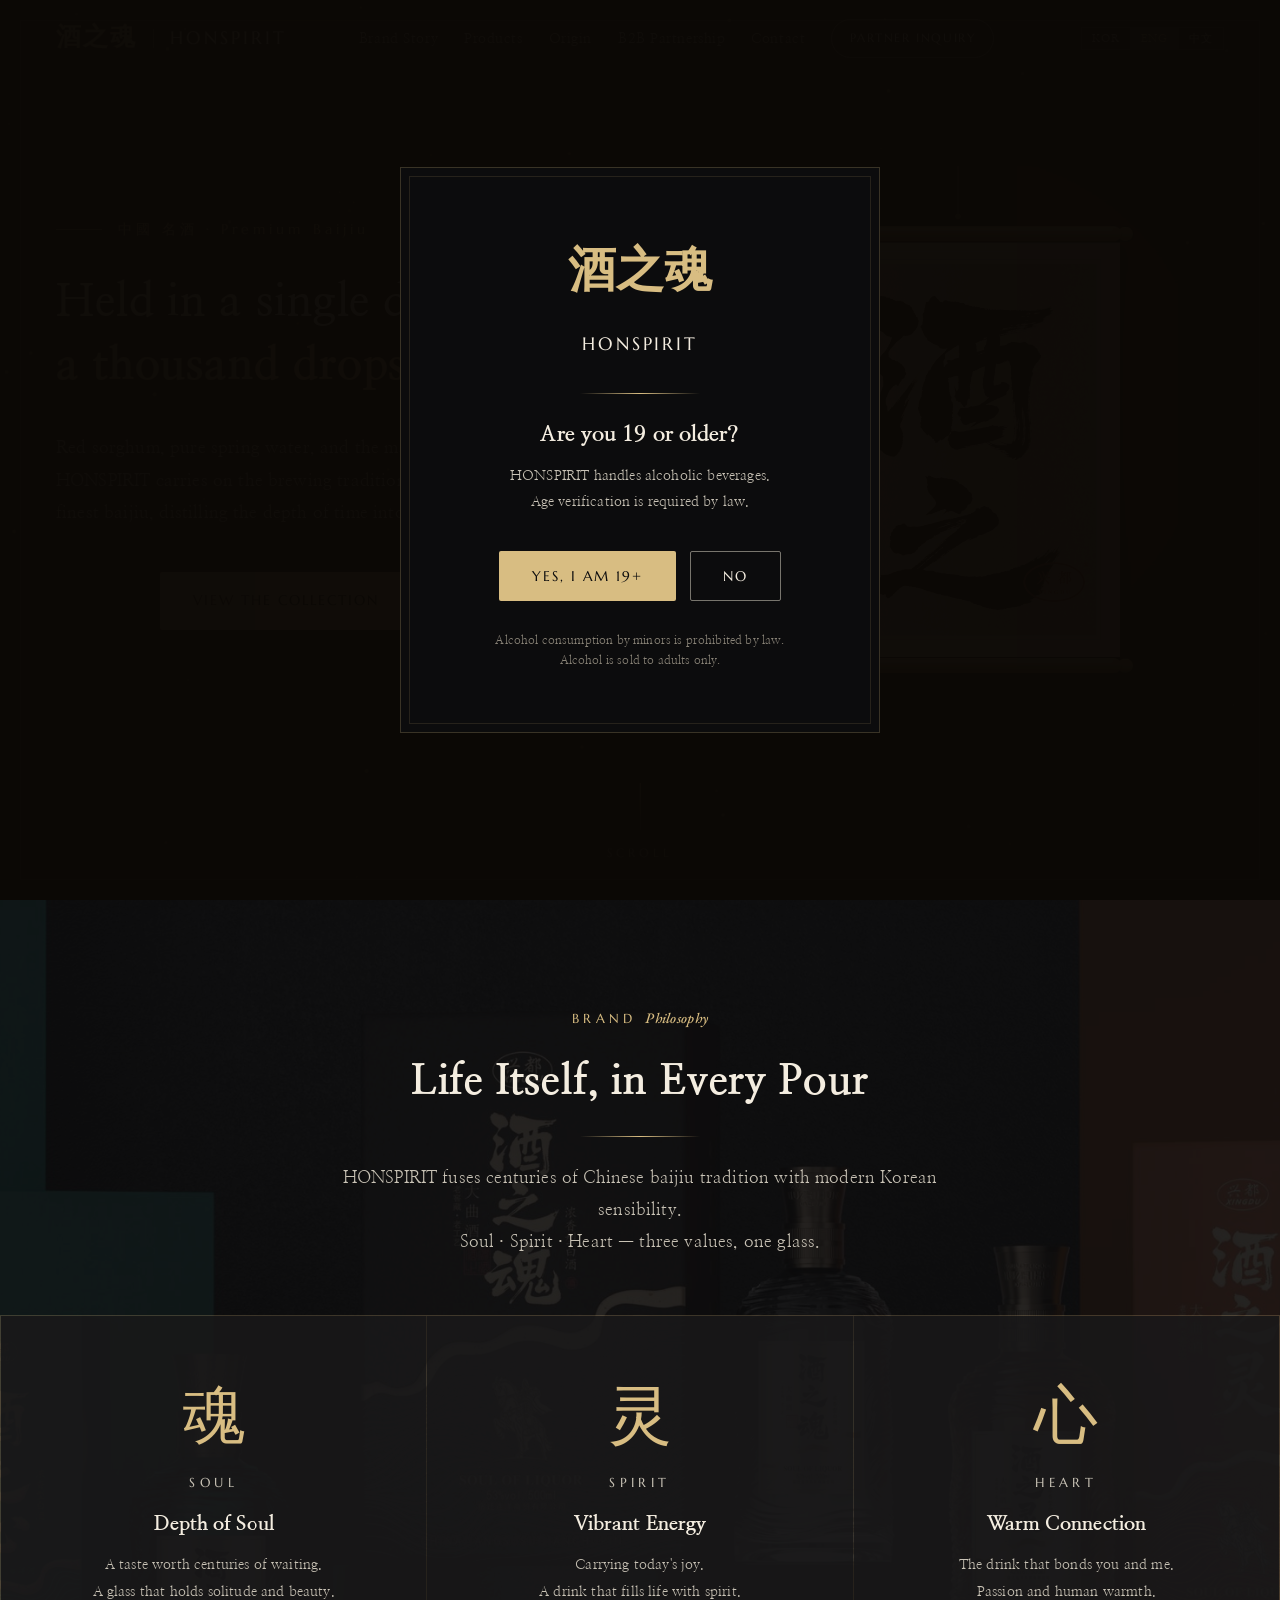
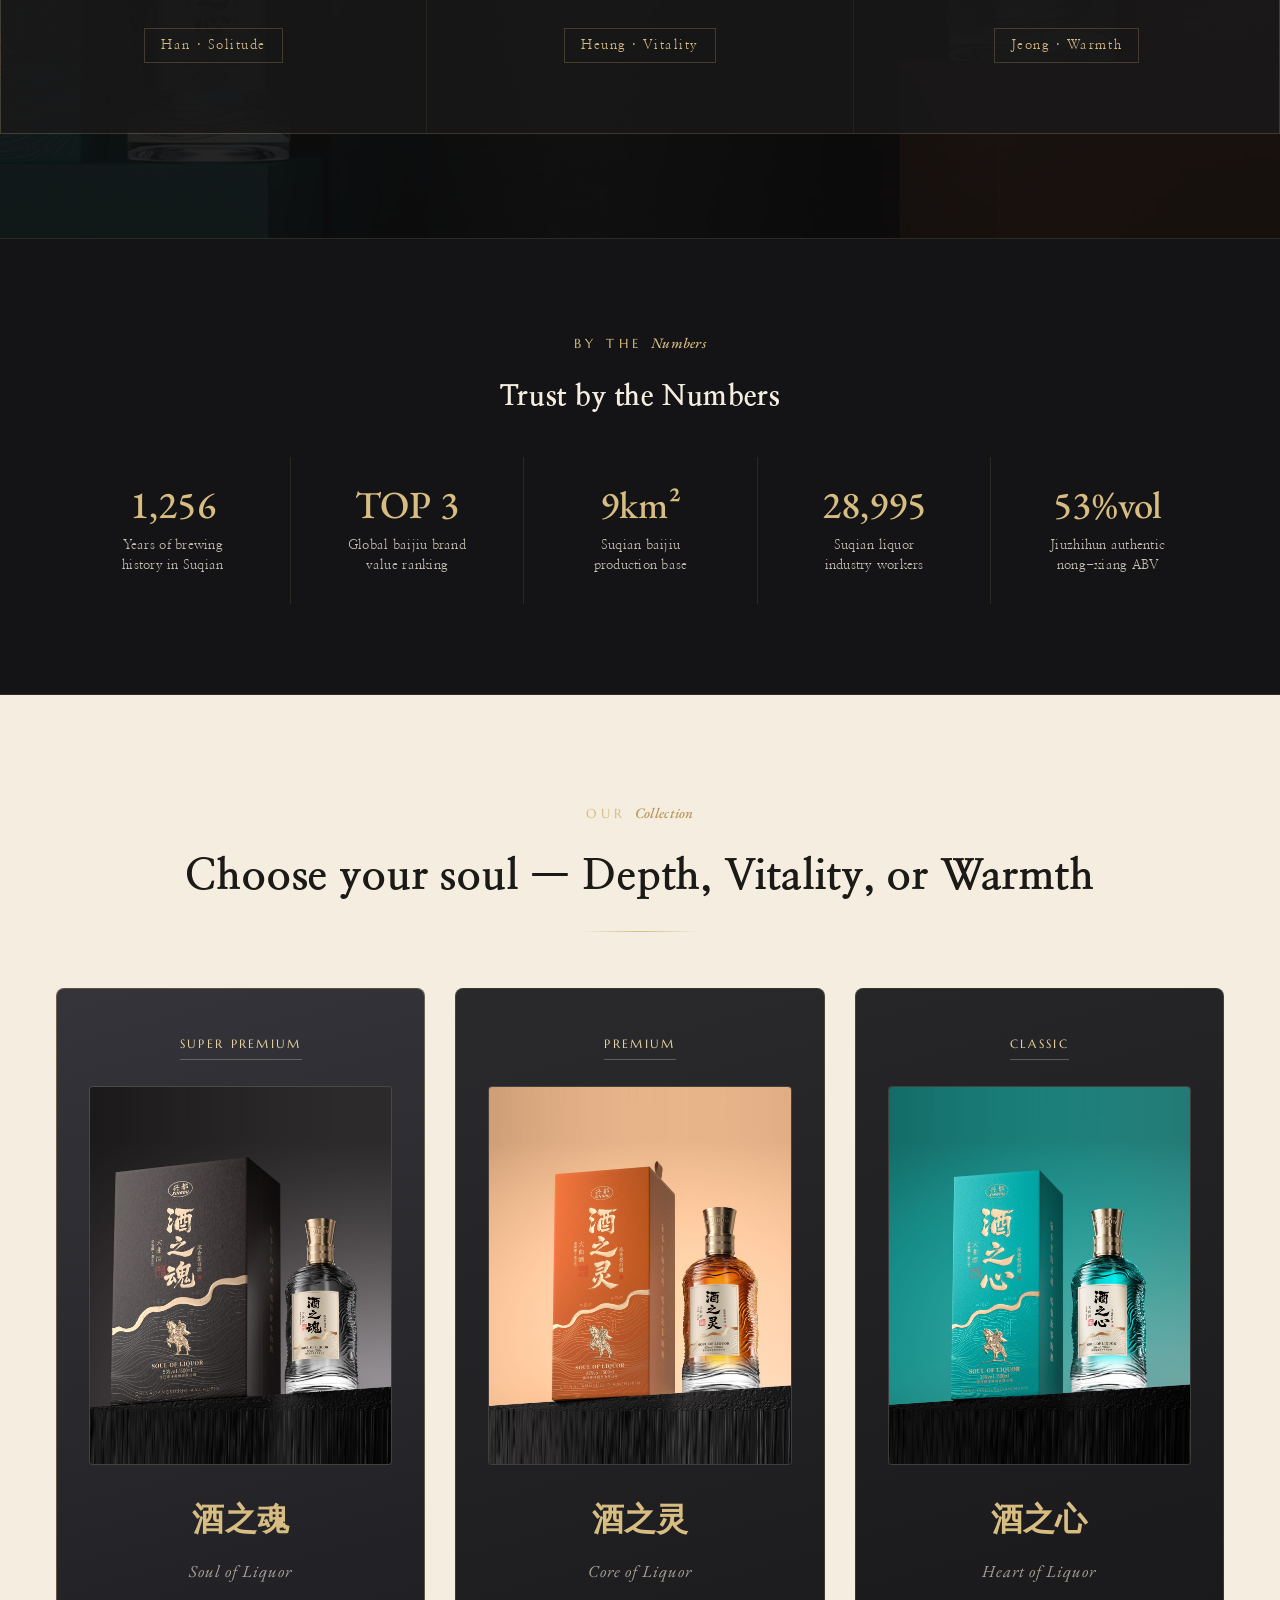
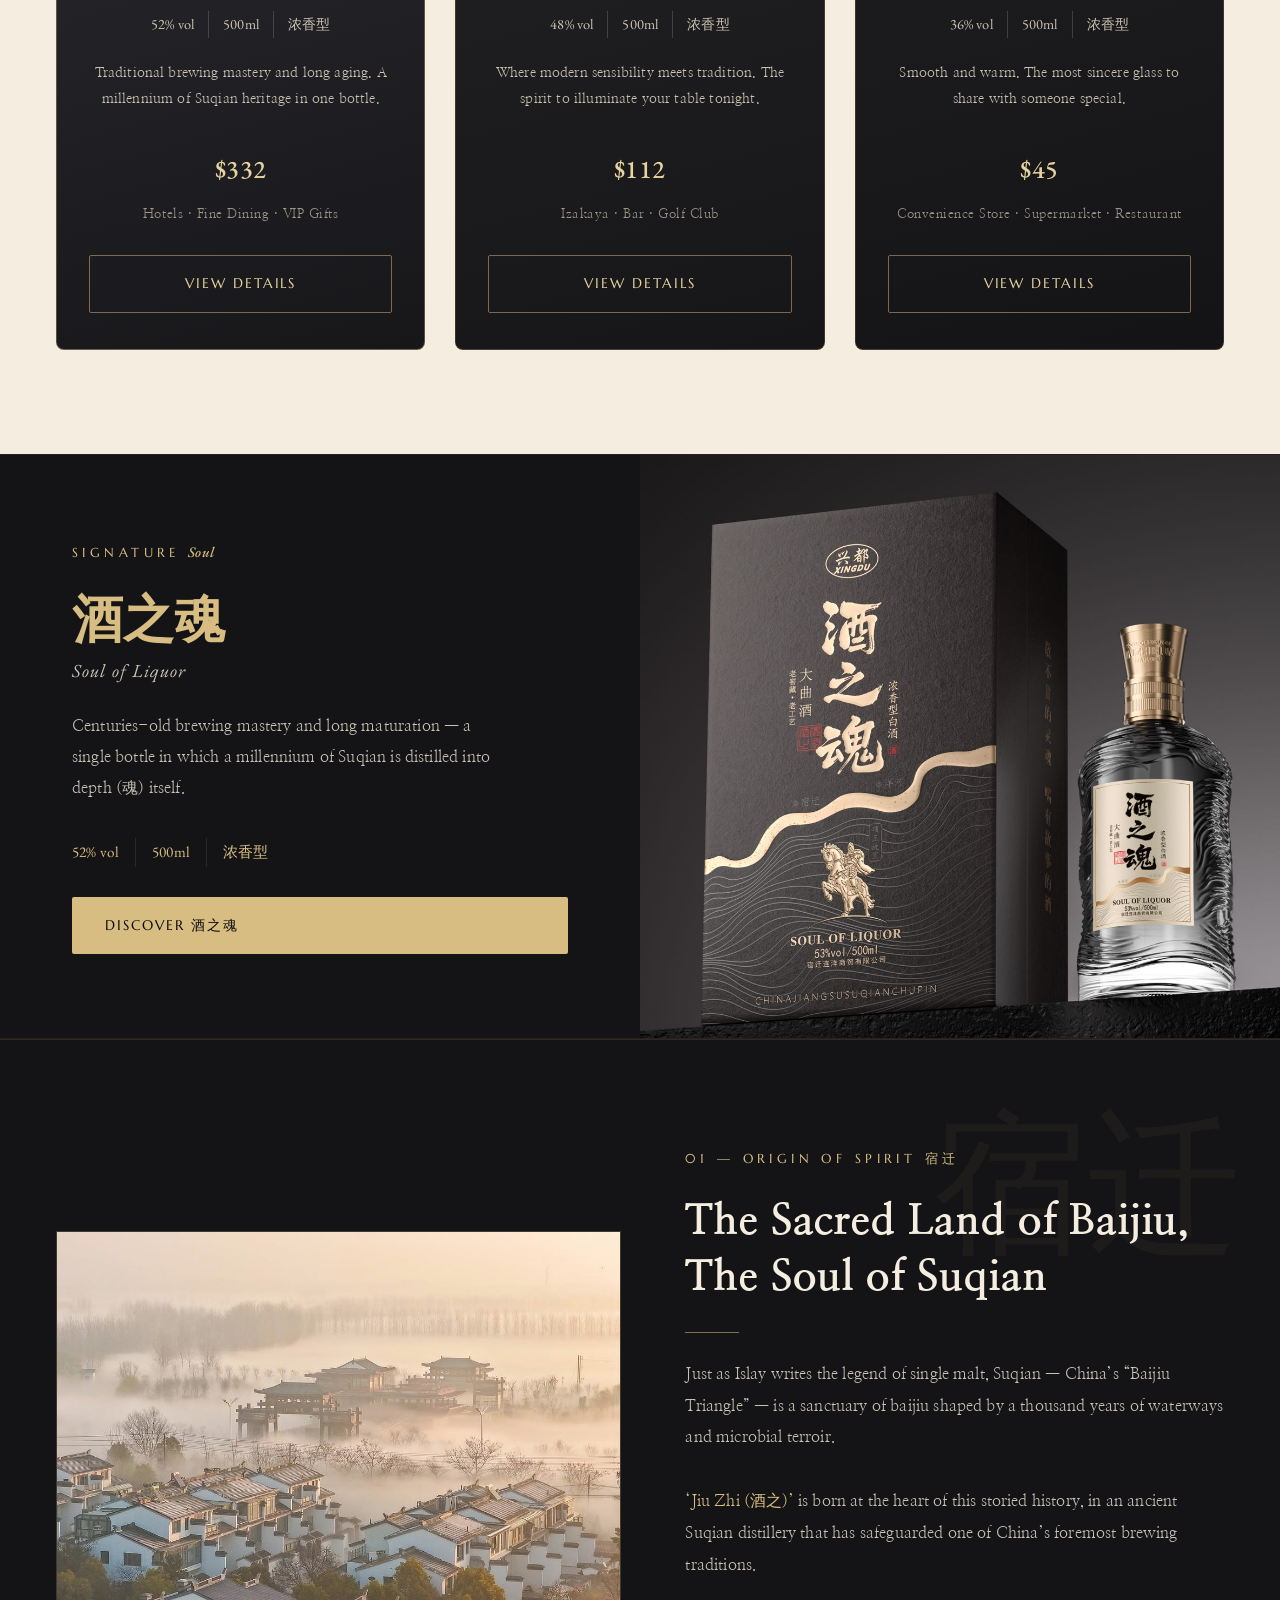
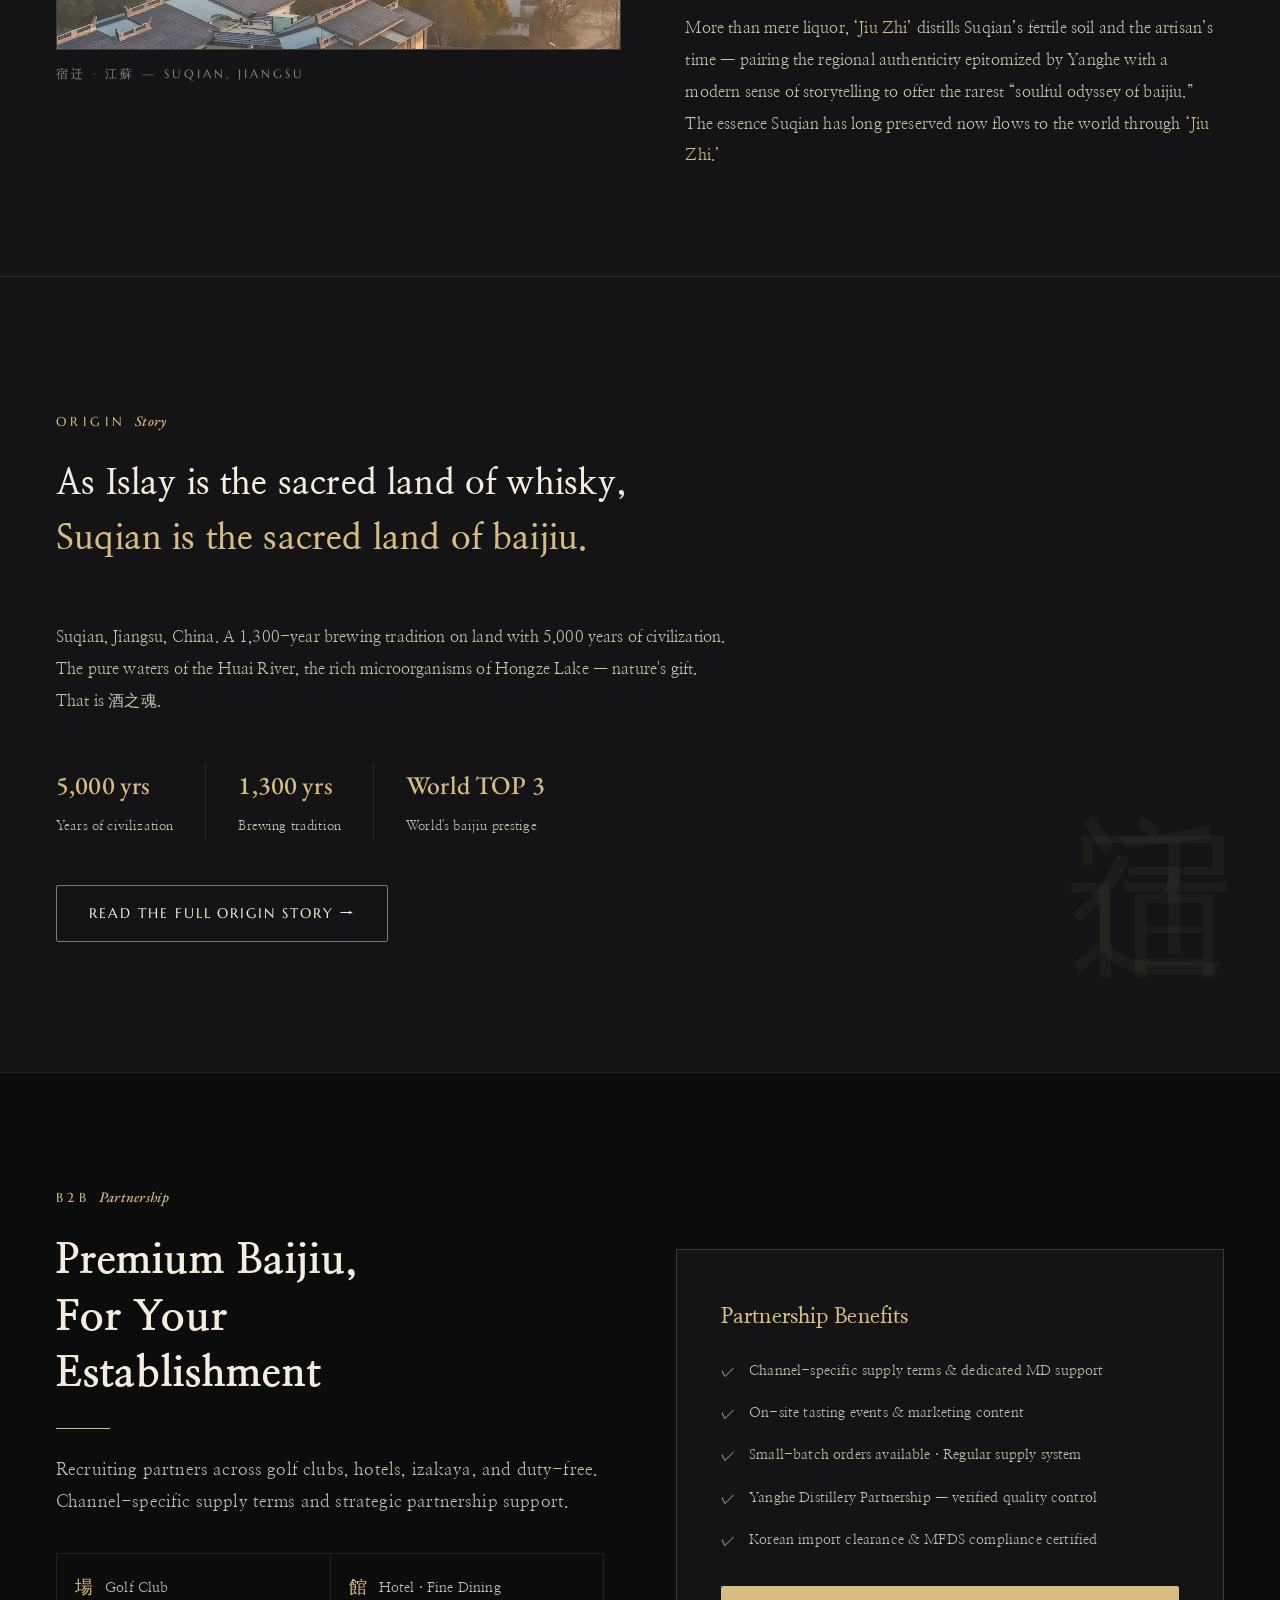
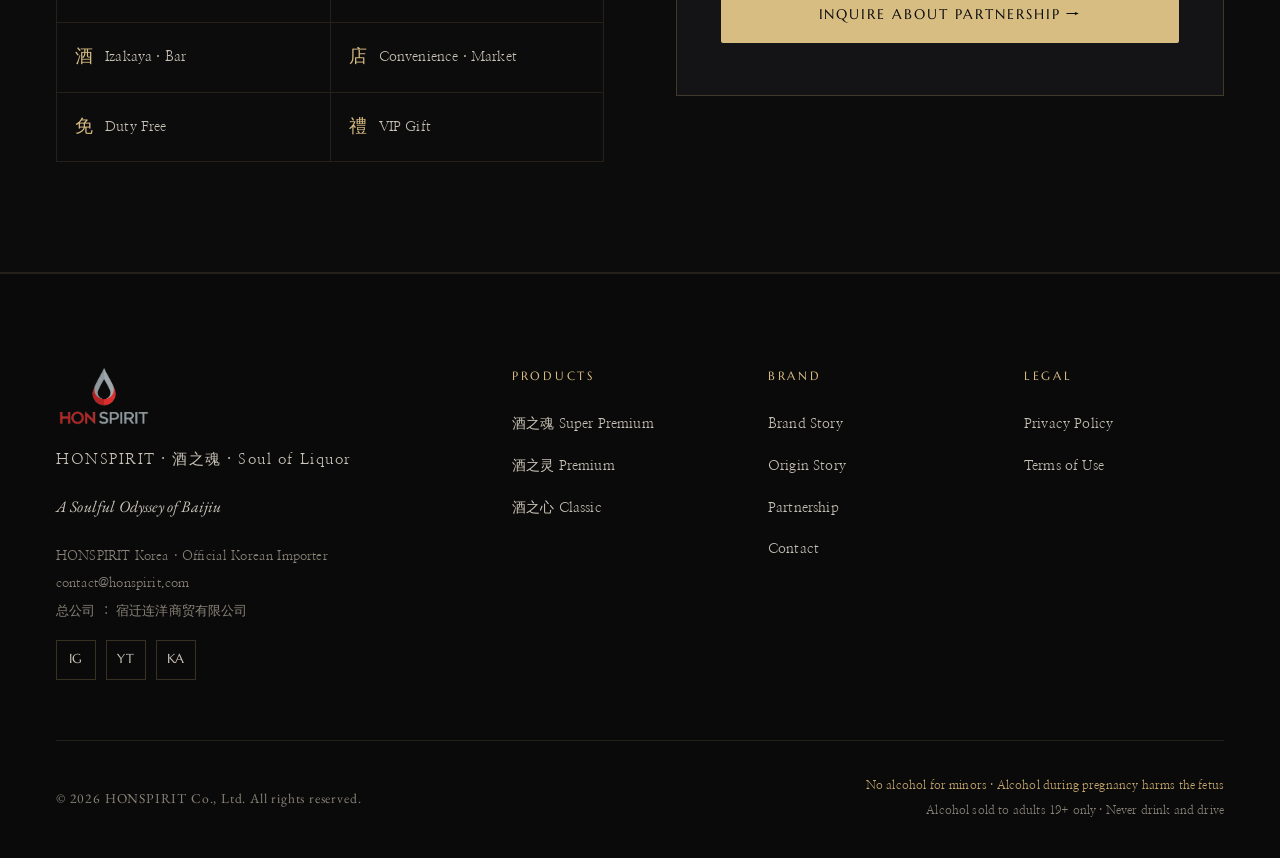
==== commit 748e6d3a: "i18n: 전 페이지 다국어 완전 번역 + 언어별 가격 + 브랜드 스토리 슬로건 변경 - 미번역 한국어 전수 처리(products·origin·story·partners·conta" ====
--- a/index.html
+++ b/index.html
@@ -3,7 +3,7 @@
 <head>
   <meta charset="UTF-8">
   <meta name="viewport" content="width=device-width, initial-scale=1.0">
-  <title>HONSPIRIT 혼스피릿 — 酒之魂 · A Soulful Odyssey of Baijiu</title>
+  <title data-i18n="meta.index.title">HONSPIRIT 혼스피릿 — 酒之魂 · A Soulful Odyssey of Baijiu</title>
   <meta name="description" content="5,000년 쑤첸의 역사가 한 잔에. HONSPIRIT 혼스피릿 — 백주의 영혼을 마시다.">
   <meta property="og:title" content="HONSPIRIT 혼스피릿 — 酒之魂">
   <meta property="og:description" content="백주의 영혼을 마시다. 1,300년 쑤첸의 시간이 한 잔에.">
@@ -145,7 +145,7 @@
       </div>
       <div class="trust-grid container">
         <div class="trust-item fade-in delay-1">
-          <div class="trust-number" data-count="1300" data-suffix="년">0년</div>
+          <div class="trust-number" data-count="1300" data-suffix="년" data-suffix-en="" data-suffix-zh="年">0</div>
           <div class="trust-label" data-i18n-html="trust.1">쑤첸 양조 역사</div>
         </div>
         <div class="trust-item fade-in delay-2">
@@ -157,7 +157,7 @@
           <div class="trust-label" data-i18n-html="trust.3">쑤첸 백주<br>생산기지 규모</div>
         </div>
         <div class="trust-item fade-in delay-4">
-          <div class="trust-number" data-count="30000" data-suffix="명">0명</div>
+          <div class="trust-number" data-count="30000" data-suffix="명" data-suffix-en="" data-suffix-zh="人">0</div>
           <div class="trust-label" data-i18n-html="trust.4">쑤첸 주류 산업<br>종사 인원</div>
         </div>
         <div class="trust-item fade-in delay-5">
@@ -190,7 +190,7 @@
               <span class="product-spec">浓香型</span>
             </div>
             <p class="product-copy" data-i18n="prod.soul.copy">수백 년 전통 양조 기법과 장기 숙성. 이 한 병에 쑤첸 천 년의 시간이 담겼습니다.</p>
-            <div class="product-price">₩498,000</div>
+            <div class="product-price" data-i18n="price.soul">₩498,000</div>
             <div class="product-channel" data-i18n="prod.soul.channel">호텔 · 파인다이닝 · VIP 선물</div>
             <a href="products.html#soul" class="btn btn-outline" style="width:100%; justify-content:center" data-i18n="prod.detail">자세히 보기</a>
           </div>
@@ -208,7 +208,7 @@
               <span class="product-spec">浓香型</span>
             </div>
             <p class="product-copy" data-i18n="prod.spirit.copy">젊은 감각과 정통의 만남. 오늘 밤 당신의 테이블을 빛낼 술.</p>
-            <div class="product-price">₩168,000</div>
+            <div class="product-price" data-i18n="price.spirit">₩168,000</div>
             <div class="product-channel" data-i18n="prod.spirit.channel">이자카야 · 바 · 골프장</div>
             <a href="products.html#spirit" class="btn btn-outline" style="width:100%; justify-content:center" data-i18n="prod.detail">자세히 보기</a>
           </div>
@@ -226,7 +226,7 @@
               <span class="product-spec">浓香型</span>
             </div>
             <p class="product-copy" data-i18n="prod.heart.copy">부드럽고 따뜻하게. 소중한 사람과 나누는 가장 진솔한 한 잔.</p>
-            <div class="product-price">₩68,000</div>
+            <div class="product-price" data-i18n="price.heart">₩68,000</div>
             <div class="product-channel" data-i18n="prod.heart.channel">편의점 · 대형마트 · 식당</div>
             <a href="products.html#heart" class="btn btn-outline" style="width:100%; justify-content:center" data-i18n="prod.detail">자세히 보기</a>
           </div>
@@ -292,15 +292,15 @@
           </p>
           <div class="origin-stats fade-in-left delay-4">
             <div class="origin-stat">
-              <strong>5,000년</strong>
+              <strong data-i18n="origin.s1v">5,000년</strong>
               <span data-i18n="origin.s1">문명의 역사</span>
             </div>
             <div class="origin-stat">
-              <strong>1,300년</strong>
+              <strong data-i18n="origin.s2v">1,300년</strong>
               <span data-i18n="origin.s2">양조의 전통</span>
             </div>
             <div class="origin-stat">
-              <strong>세계 TOP 3</strong>
+              <strong data-i18n="origin.s3v">세계 TOP 3</strong>
               <span data-i18n="origin.s3">백주 산지 위상</span>
             </div>
           </div>
@@ -355,7 +355,7 @@
       <div class="footer-grid">
         <div>
           <img src="images/logo-trans.png" alt="HONSPIRIT 酒之魂" class="footer-brand-logo-img">
-          <div class="footer-brand-zh">혼스피릿 · 酒之魂 · Soul of Liquor</div>
+          <div class="footer-brand-zh" data-i18n="footer.brandline">혼스피릿 · 酒之魂 · Soul of Liquor</div>
           <p class="footer-tagline">A Soulful Odyssey of Baijiu</p>
           <p class="footer-company" data-i18n="footer.company">혼스피릿 코리아 · 한국 수입 법인</p>
           <p style="font-size:0.8125rem; color:var(--gray-dark); margin-top:4px;">contact@honspirit.com</p>
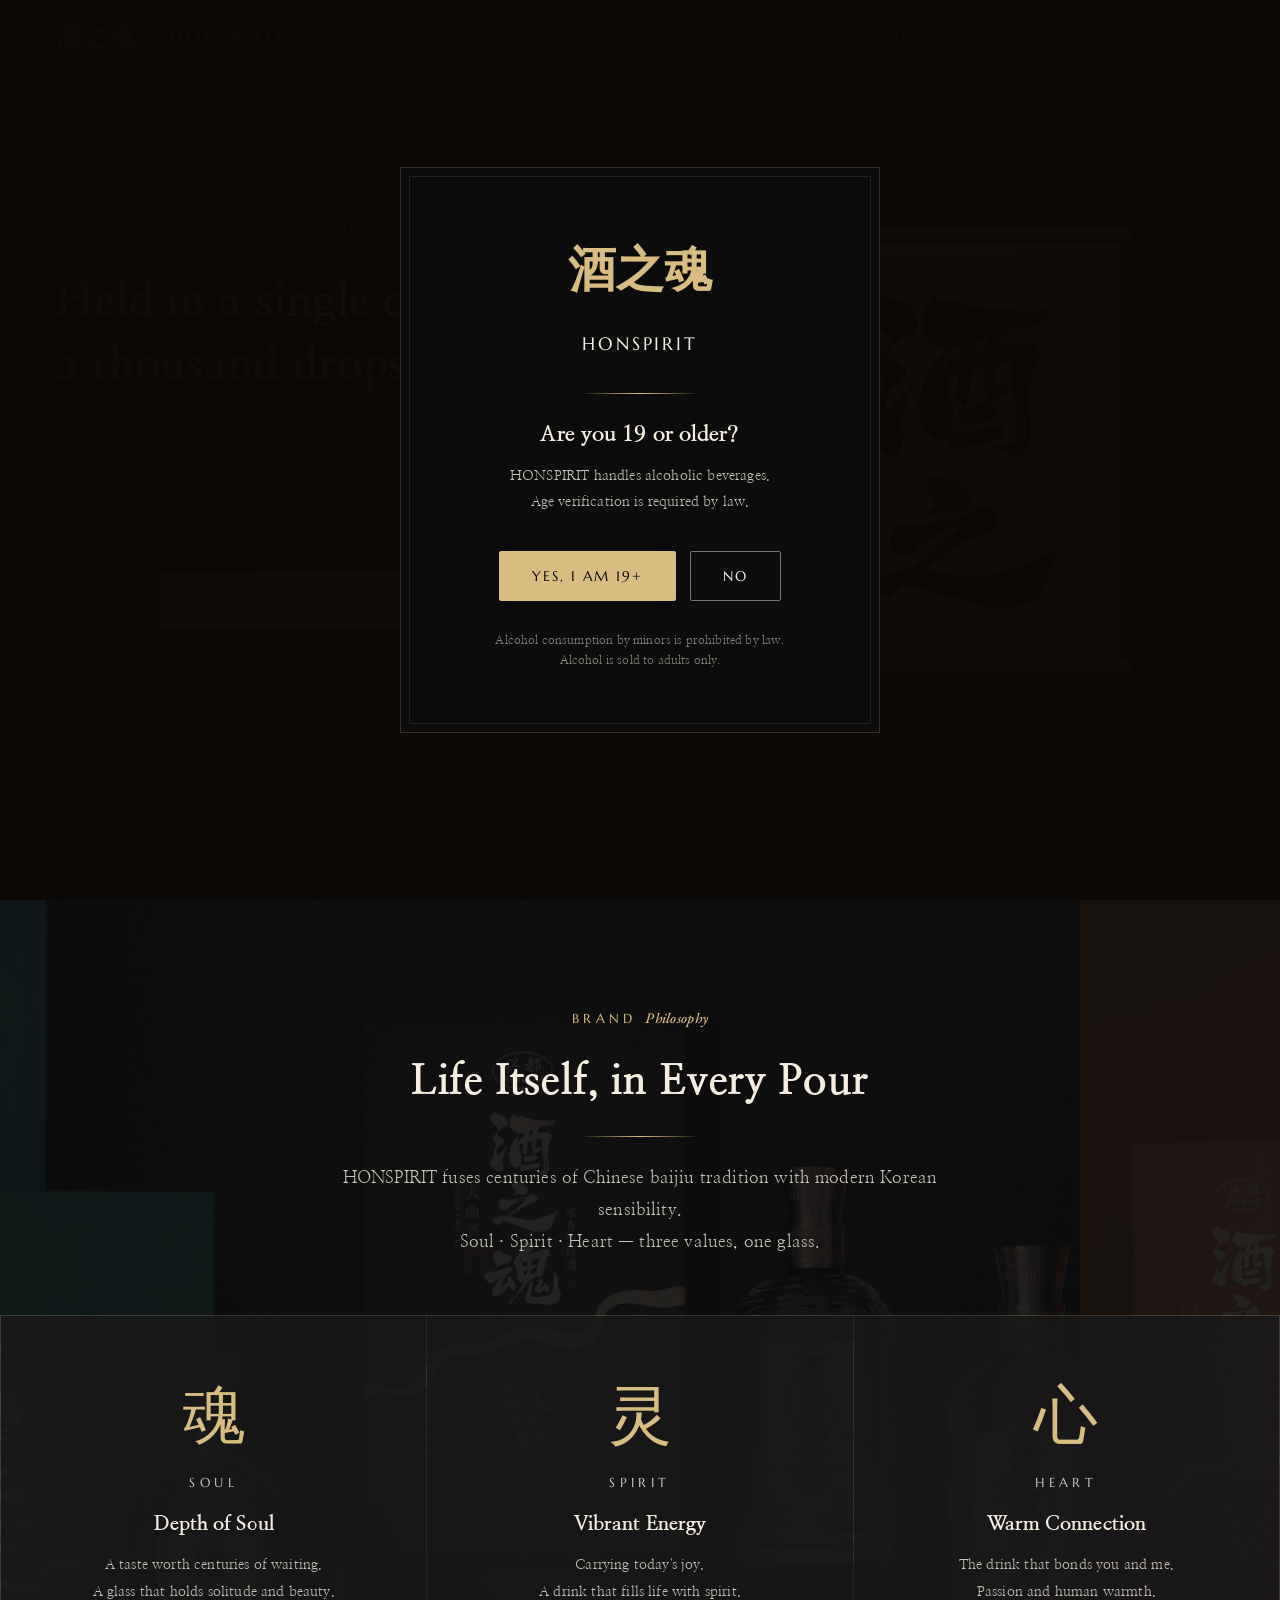
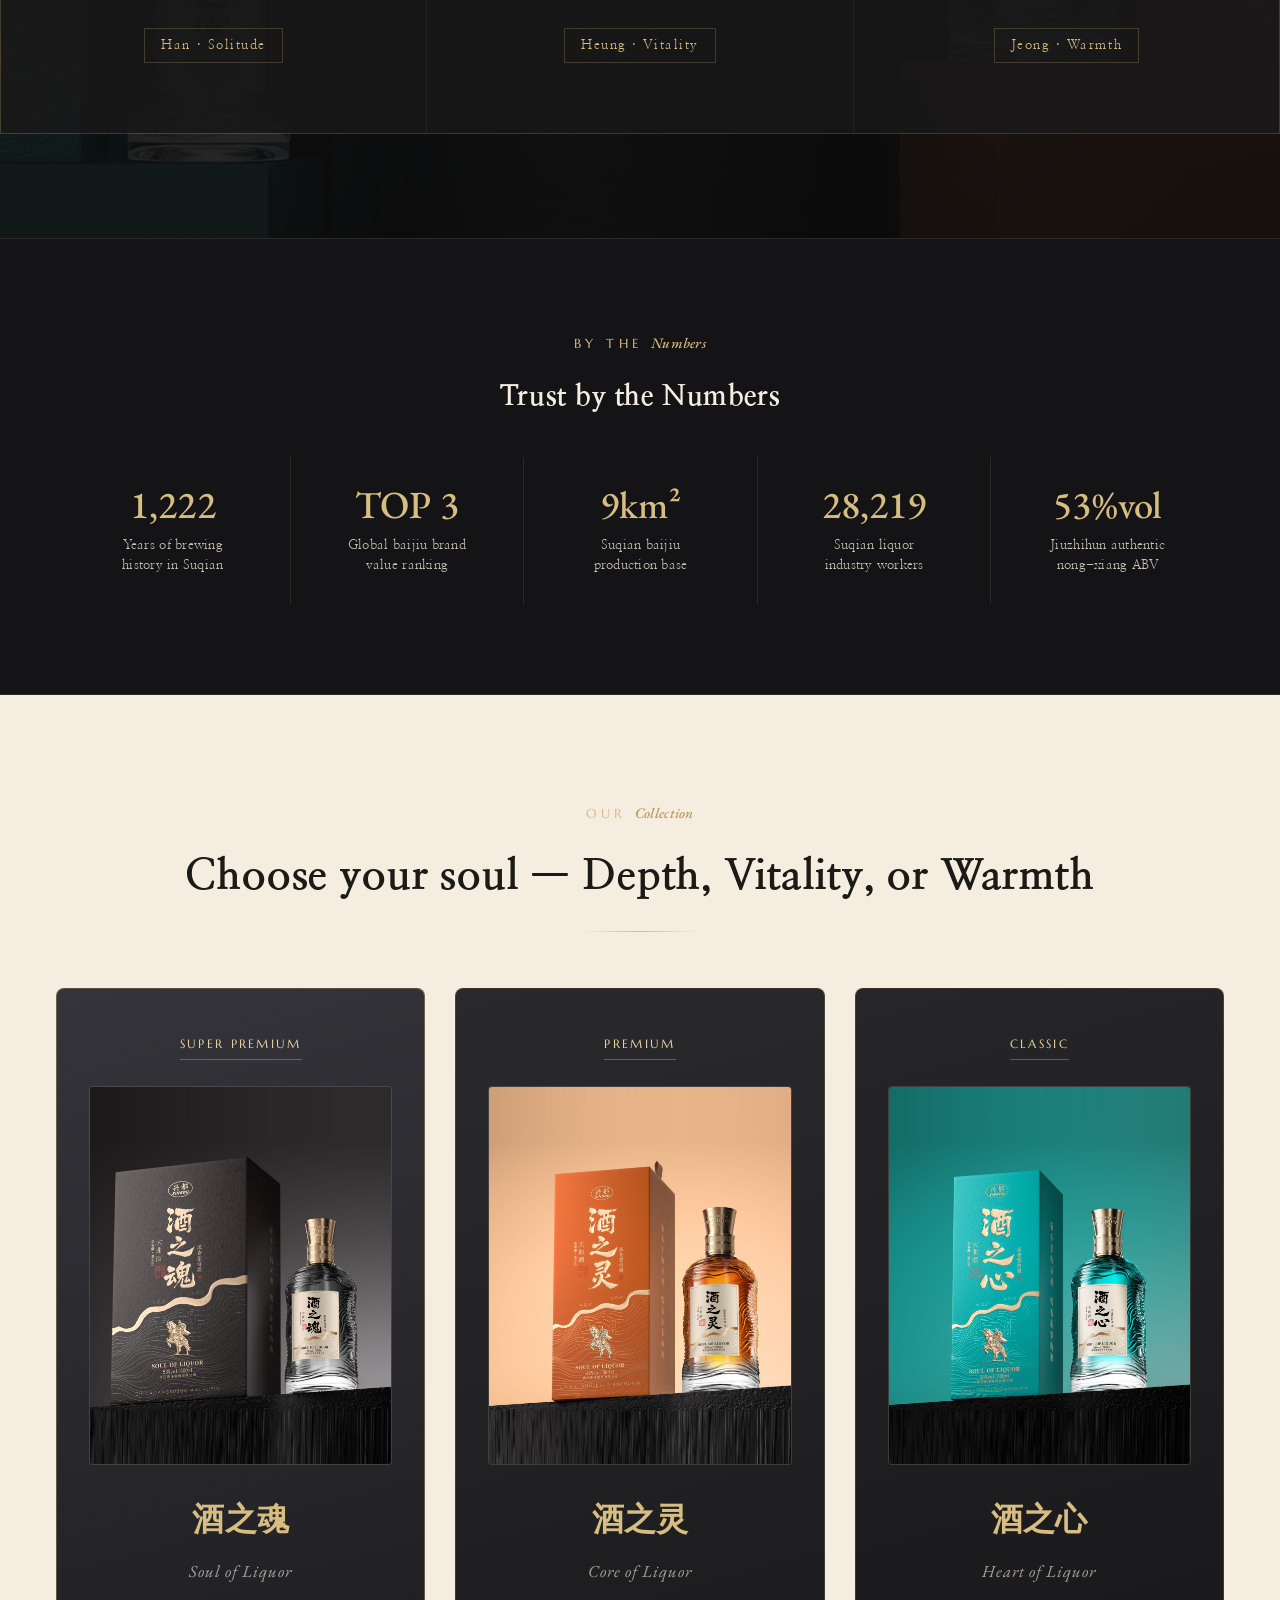
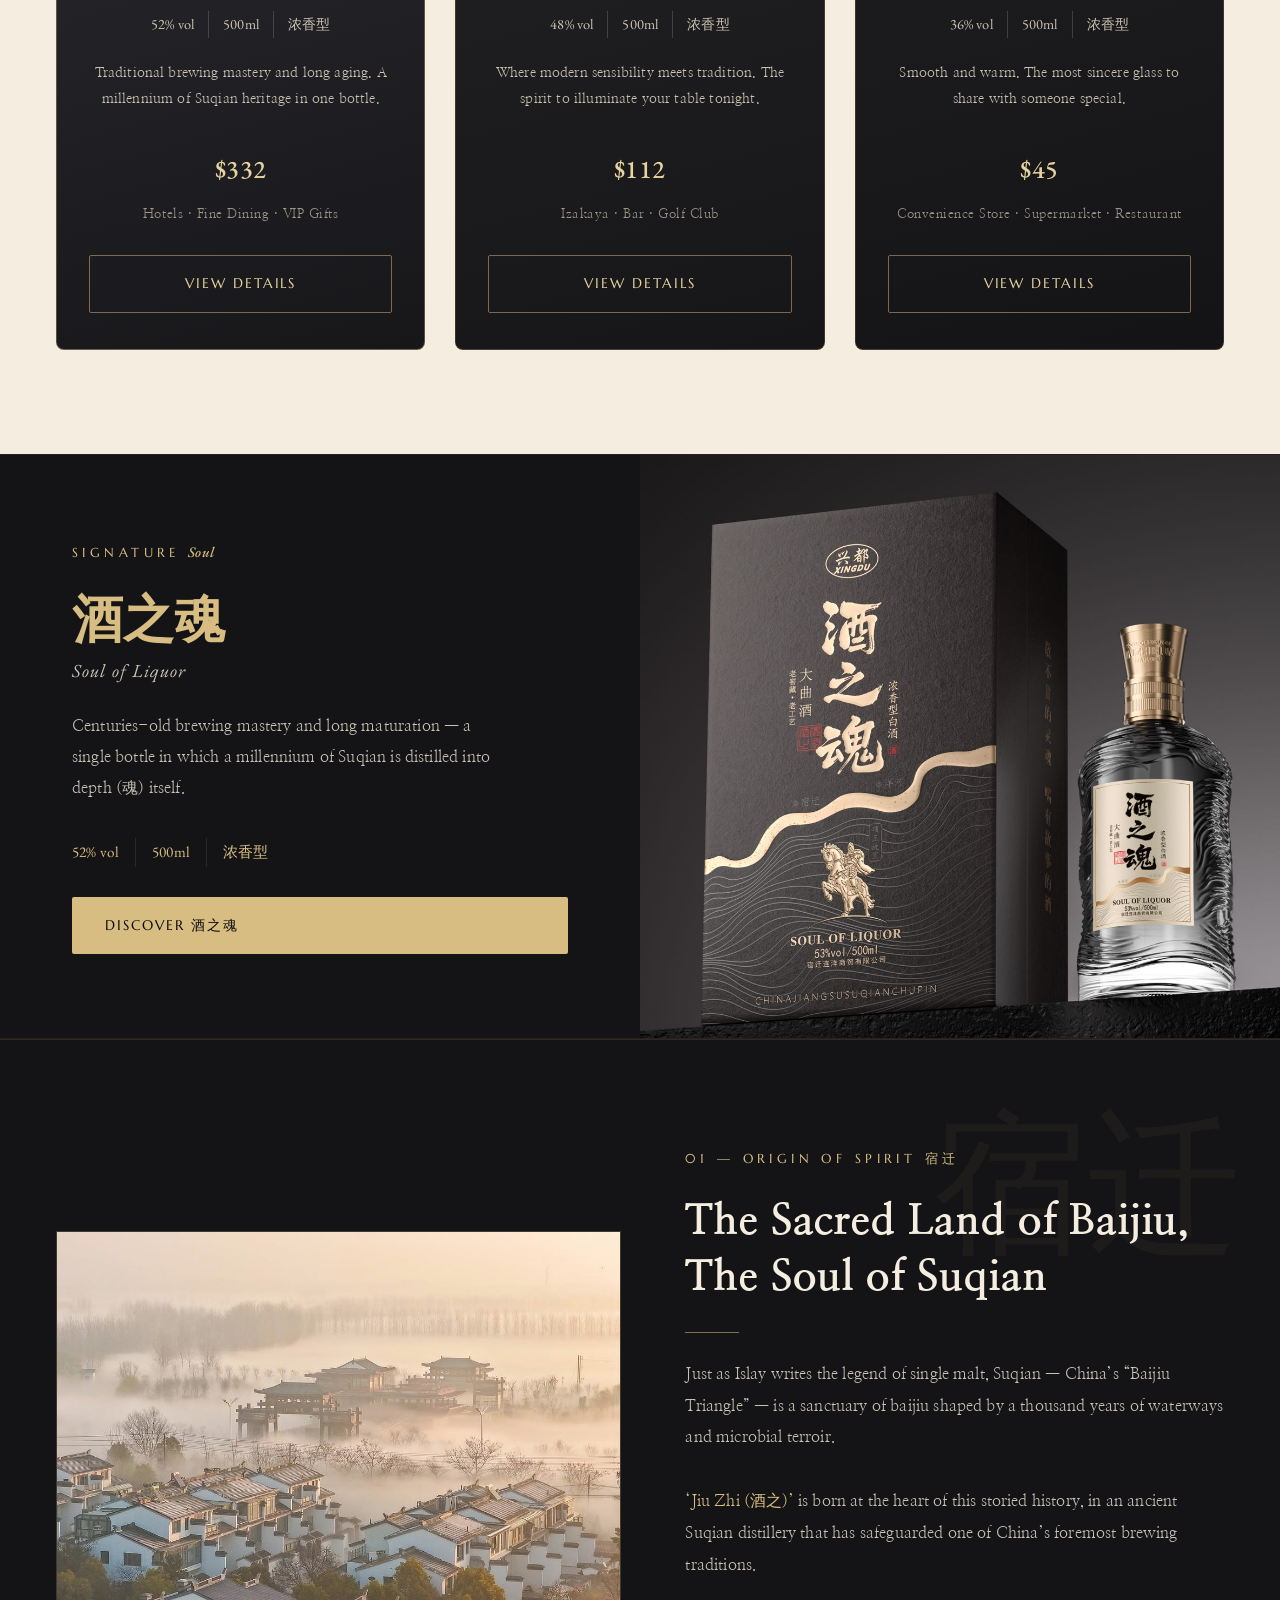
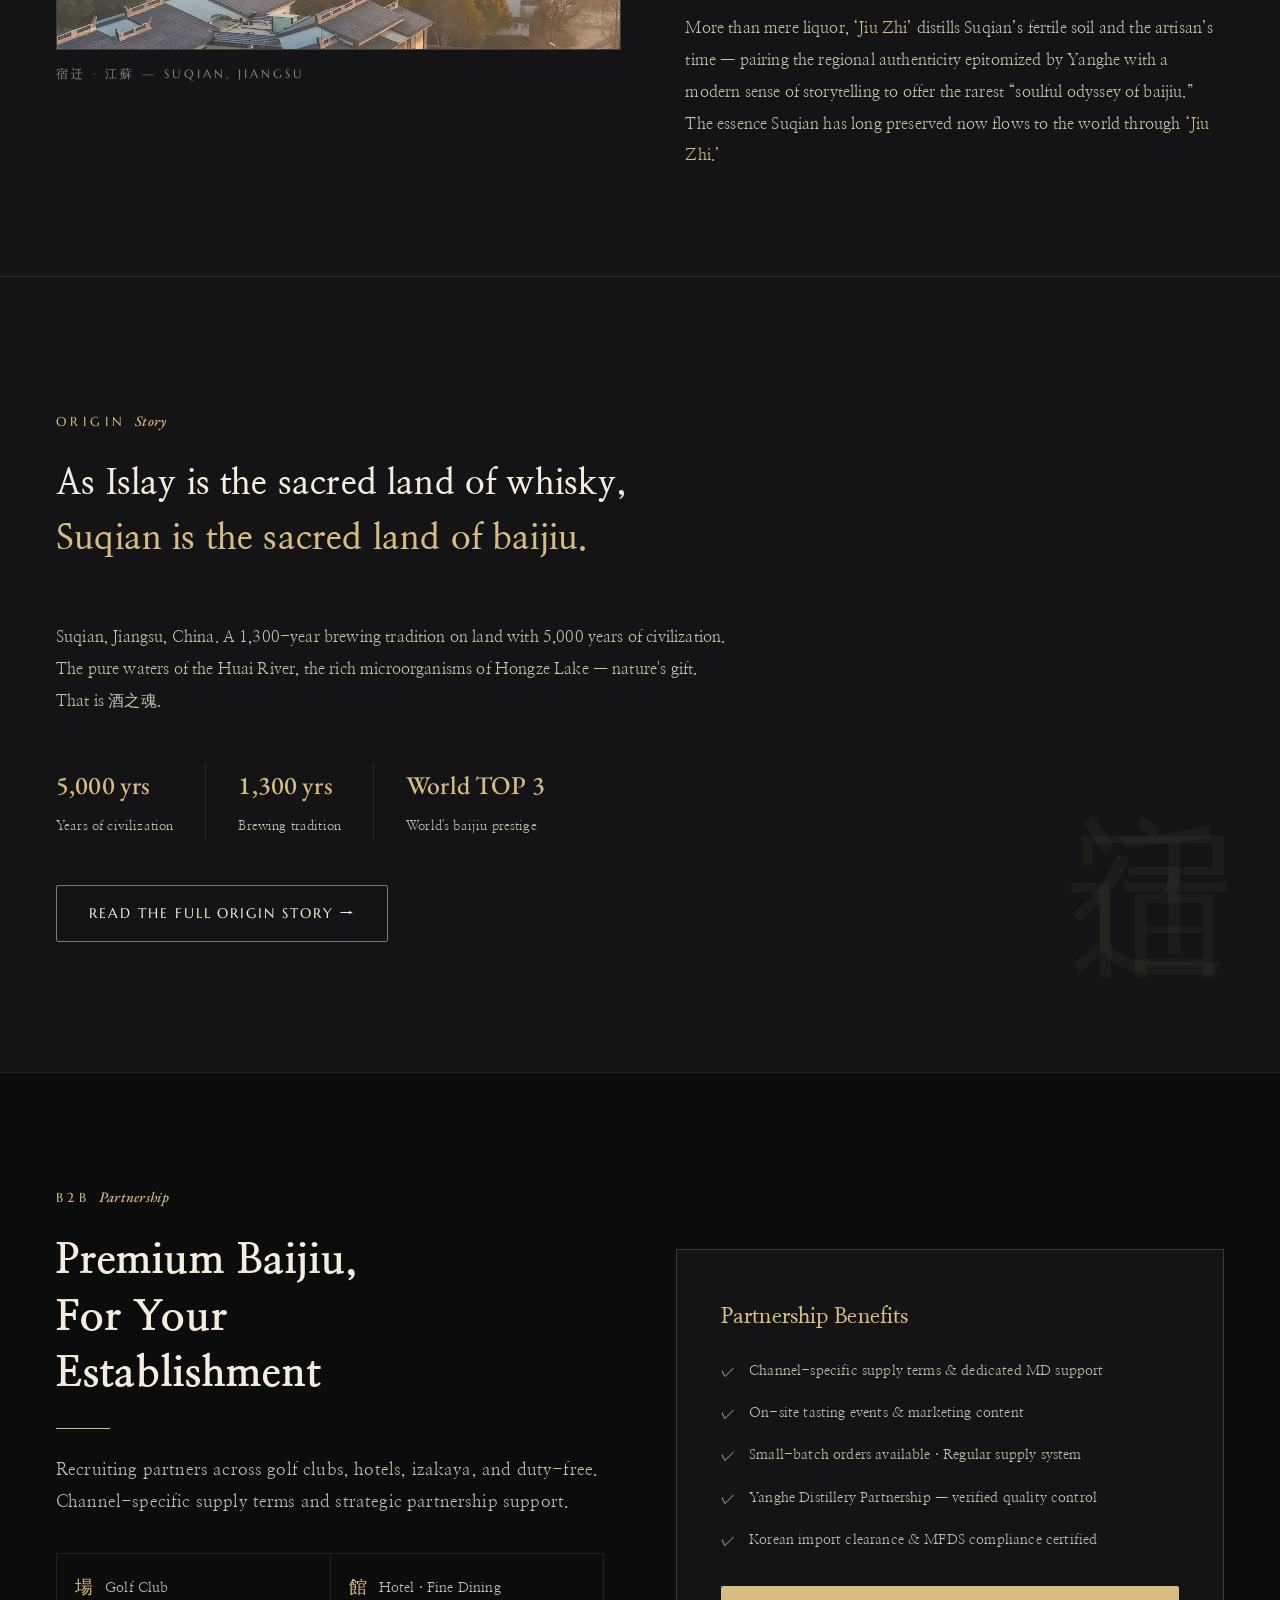
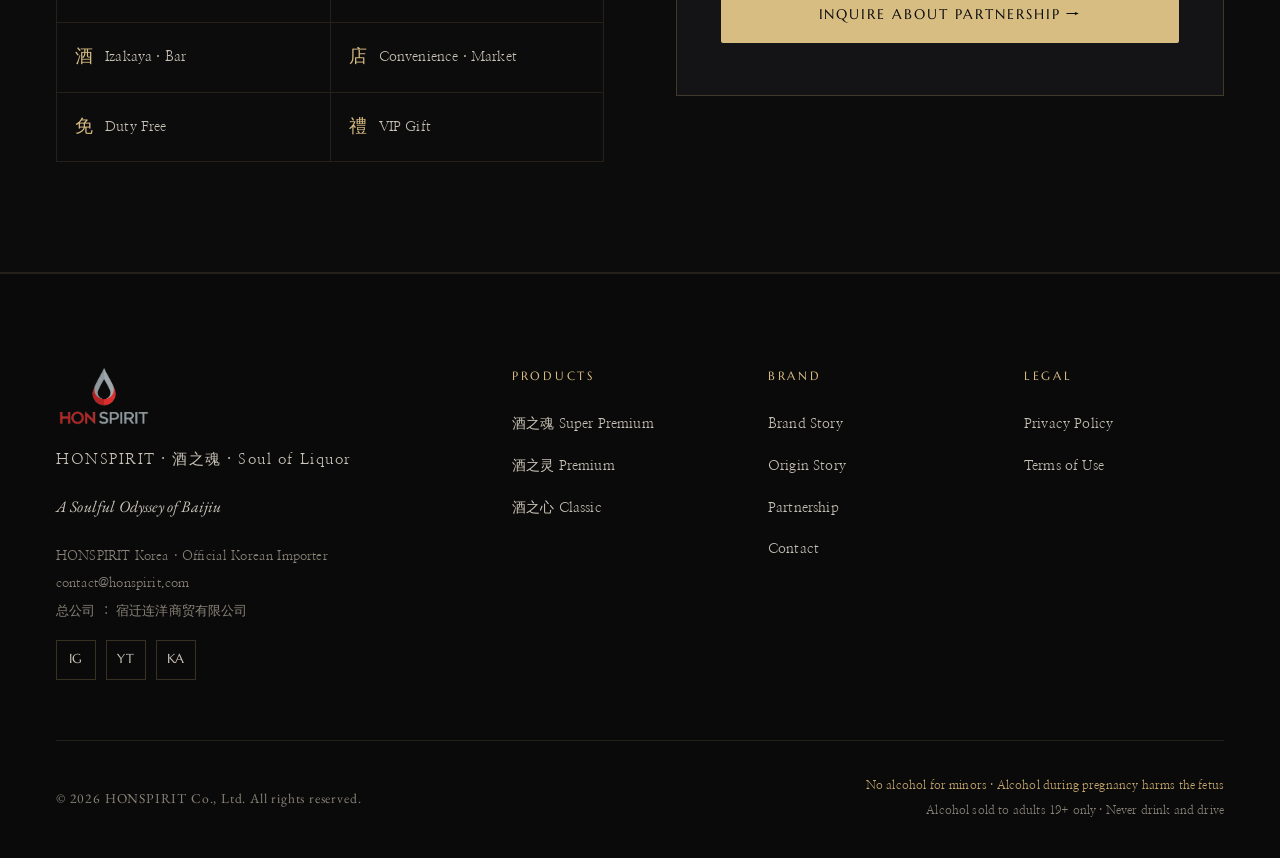
==== commit 2e25dc22: "fix(i18n): 전 페이지 푸터 다국어 번역 누락 수정 - 콘텐츠 5개 페이지(products·origin·story·partners·contact)의 푸터가 index와 달리" ====
--- a/index.html
+++ b/index.html
@@ -361,9 +361,9 @@
           <p style="font-size:0.8125rem; color:var(--gray-dark); margin-top:4px;">contact@honspirit.com</p>
           <p style="font-size:0.8125rem; color:var(--gray-dark); margin-top:4px;">总公司 ： 宿迁连洋商贸有限公司</p>
           <div class="footer-sns" style="margin-top:16px;">
-            <a href="#" class="footer-sns-btn" title="인스타그램">IG</a>
-            <a href="#" class="footer-sns-btn" title="유튜브">YT</a>
-            <a href="#" class="footer-sns-btn" title="카카오채널">KA</a>
+            <a href="#" class="footer-sns-btn" title="Instagram">IG</a>
+            <a href="#" class="footer-sns-btn" title="YouTube">YT</a>
+            <a href="#" class="footer-sns-btn" title="KakaoTalk">KA</a>
           </div>
         </div>
         <div>
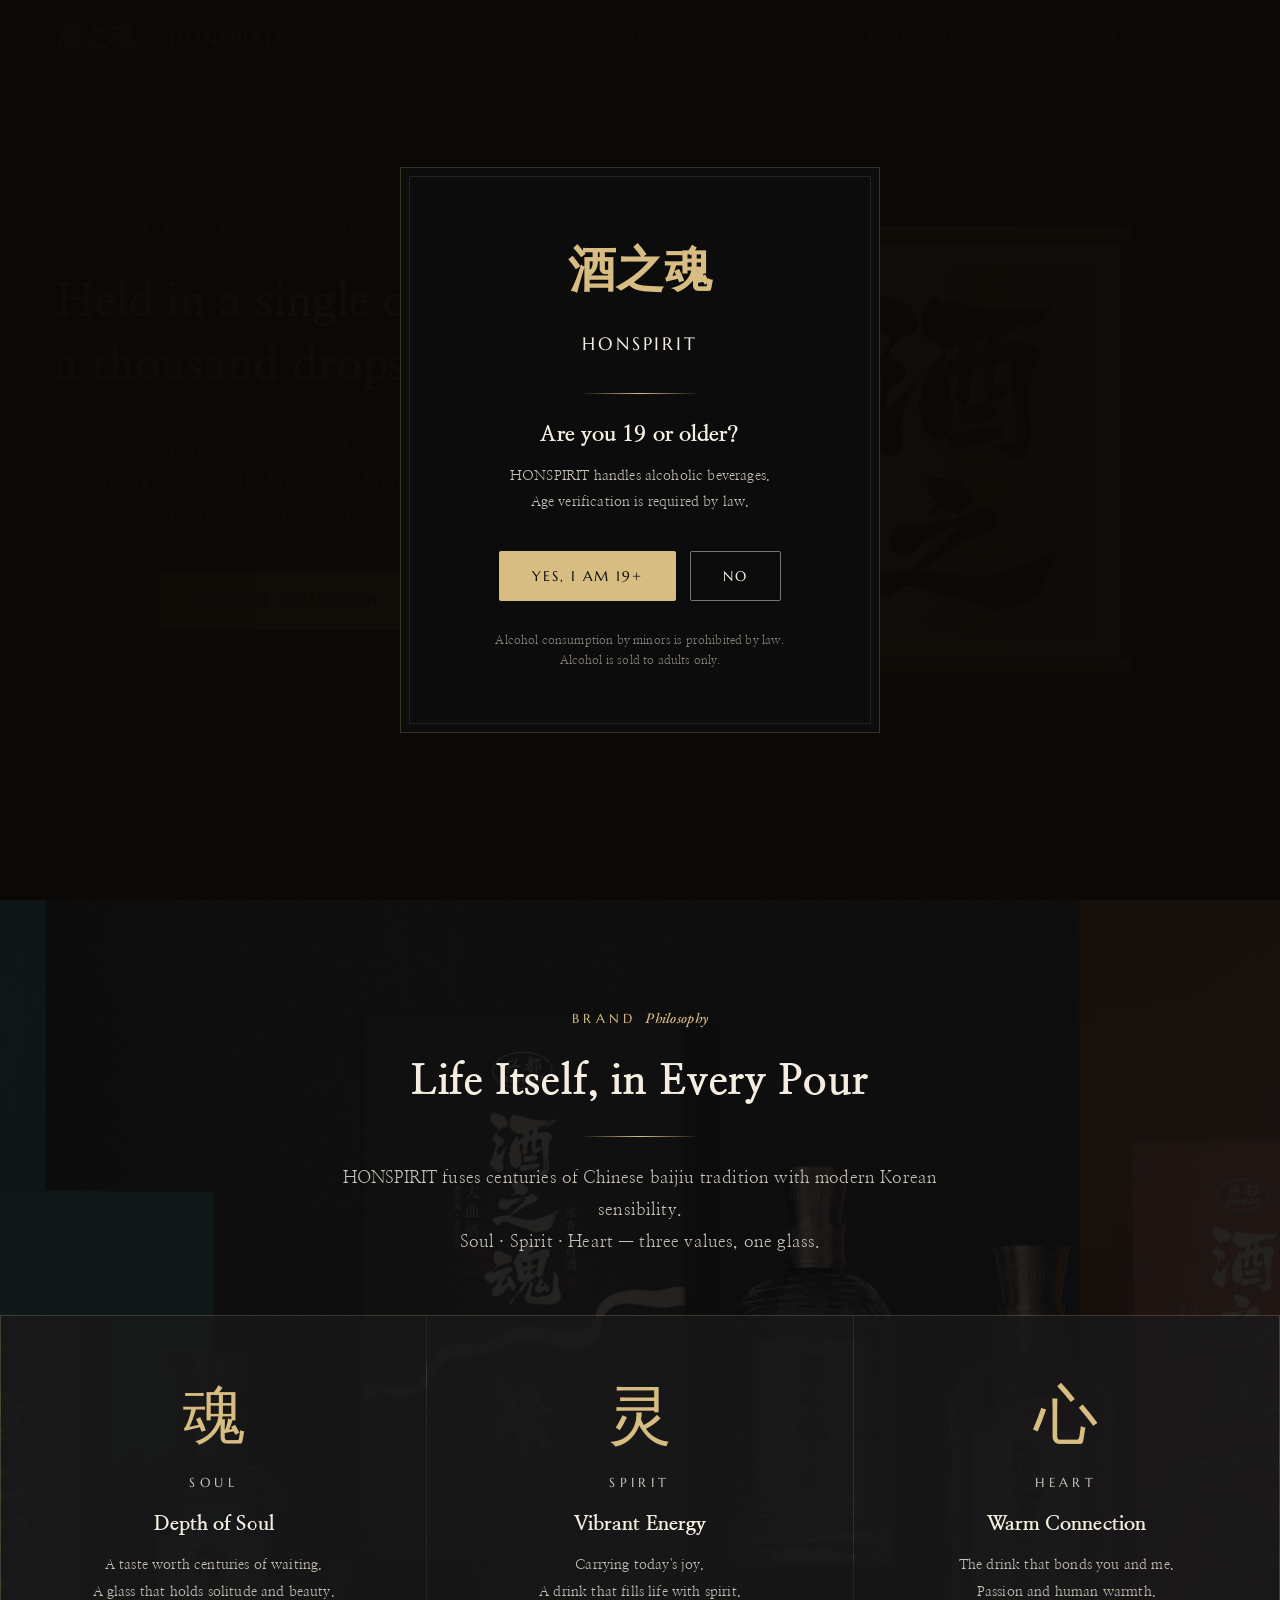
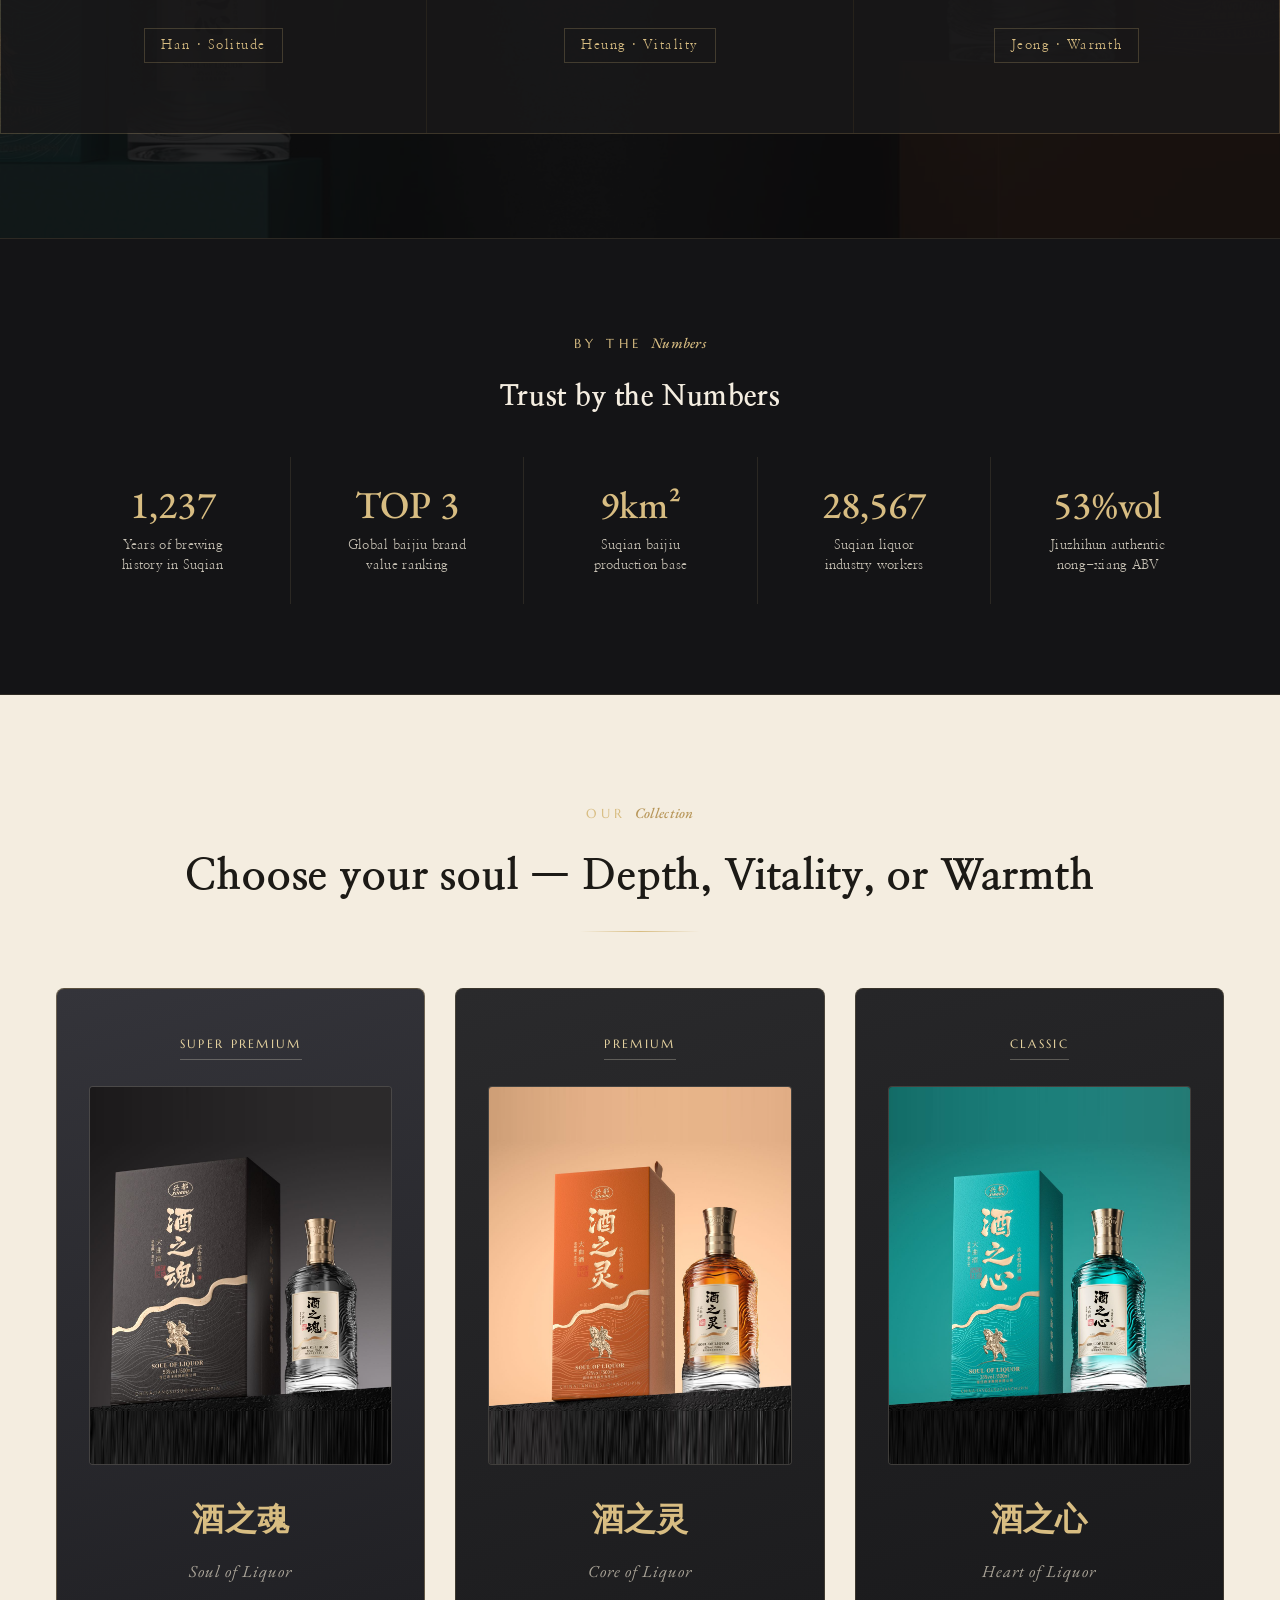
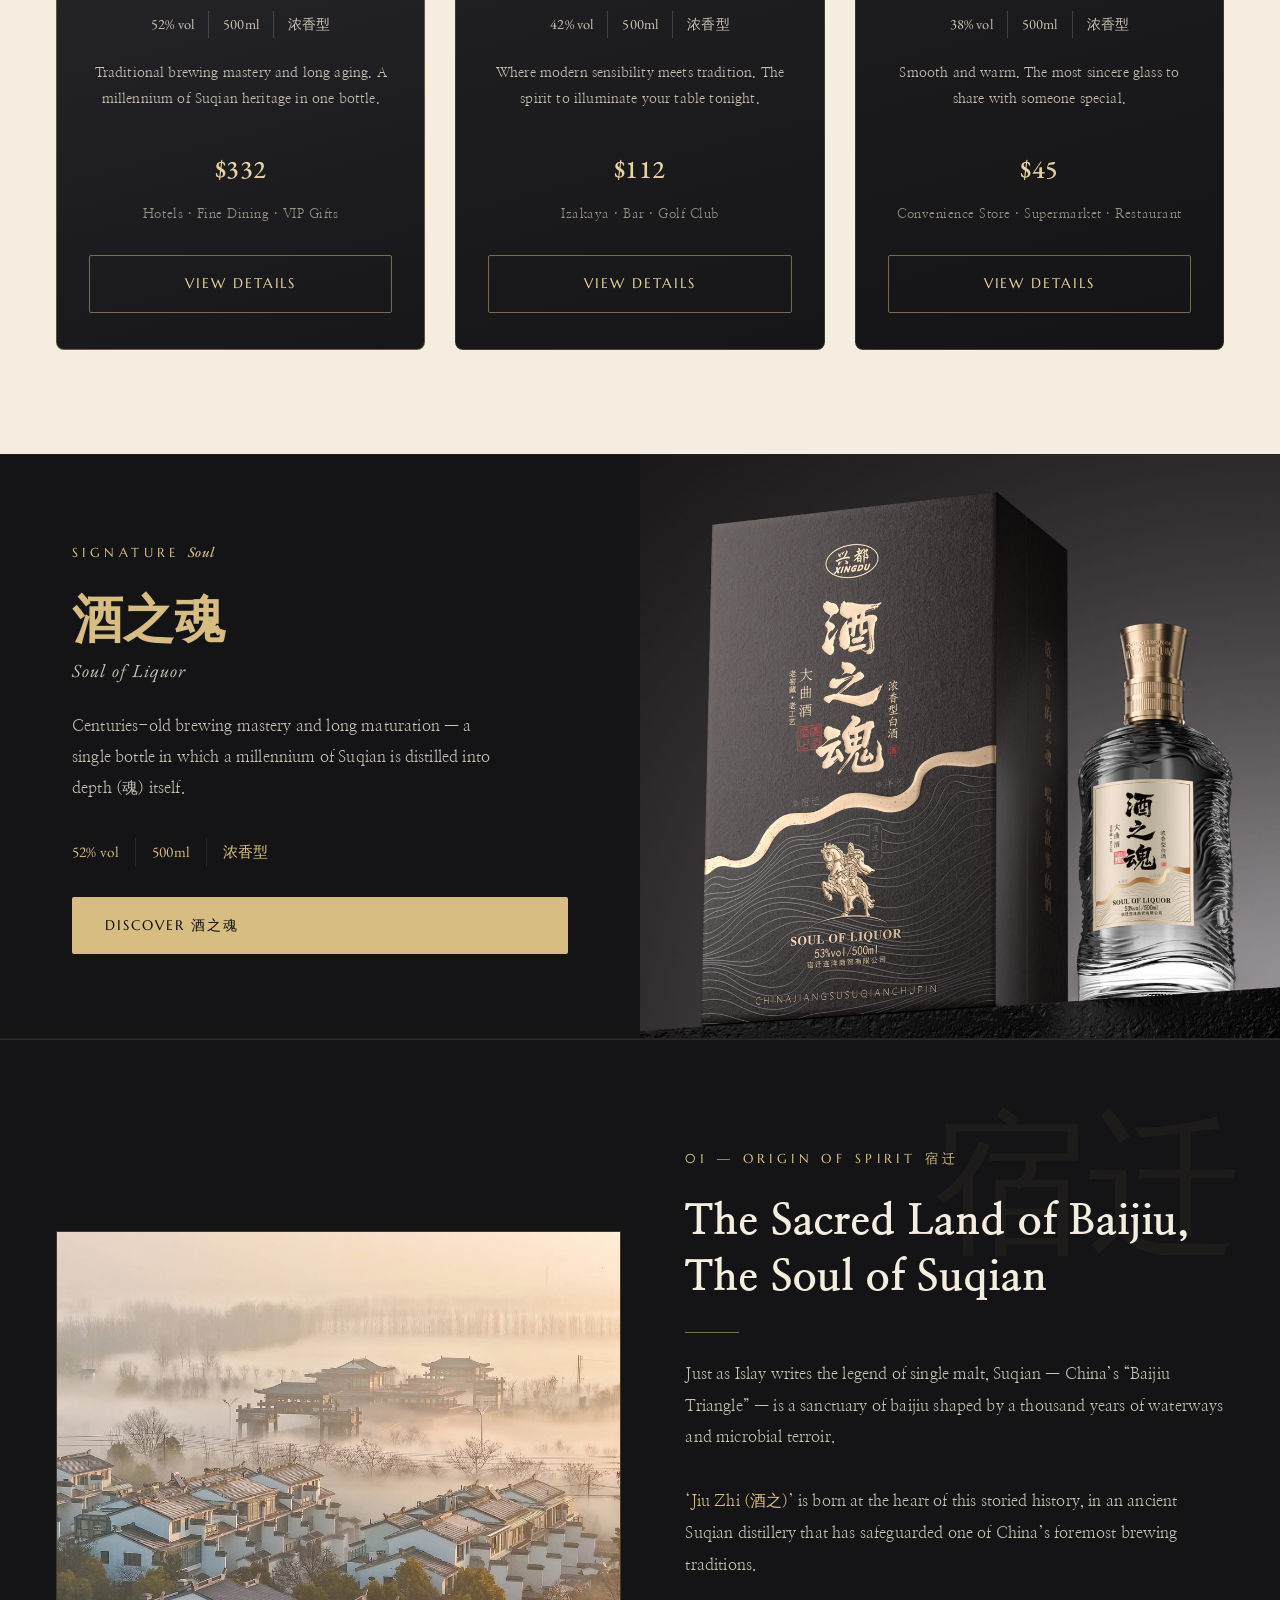
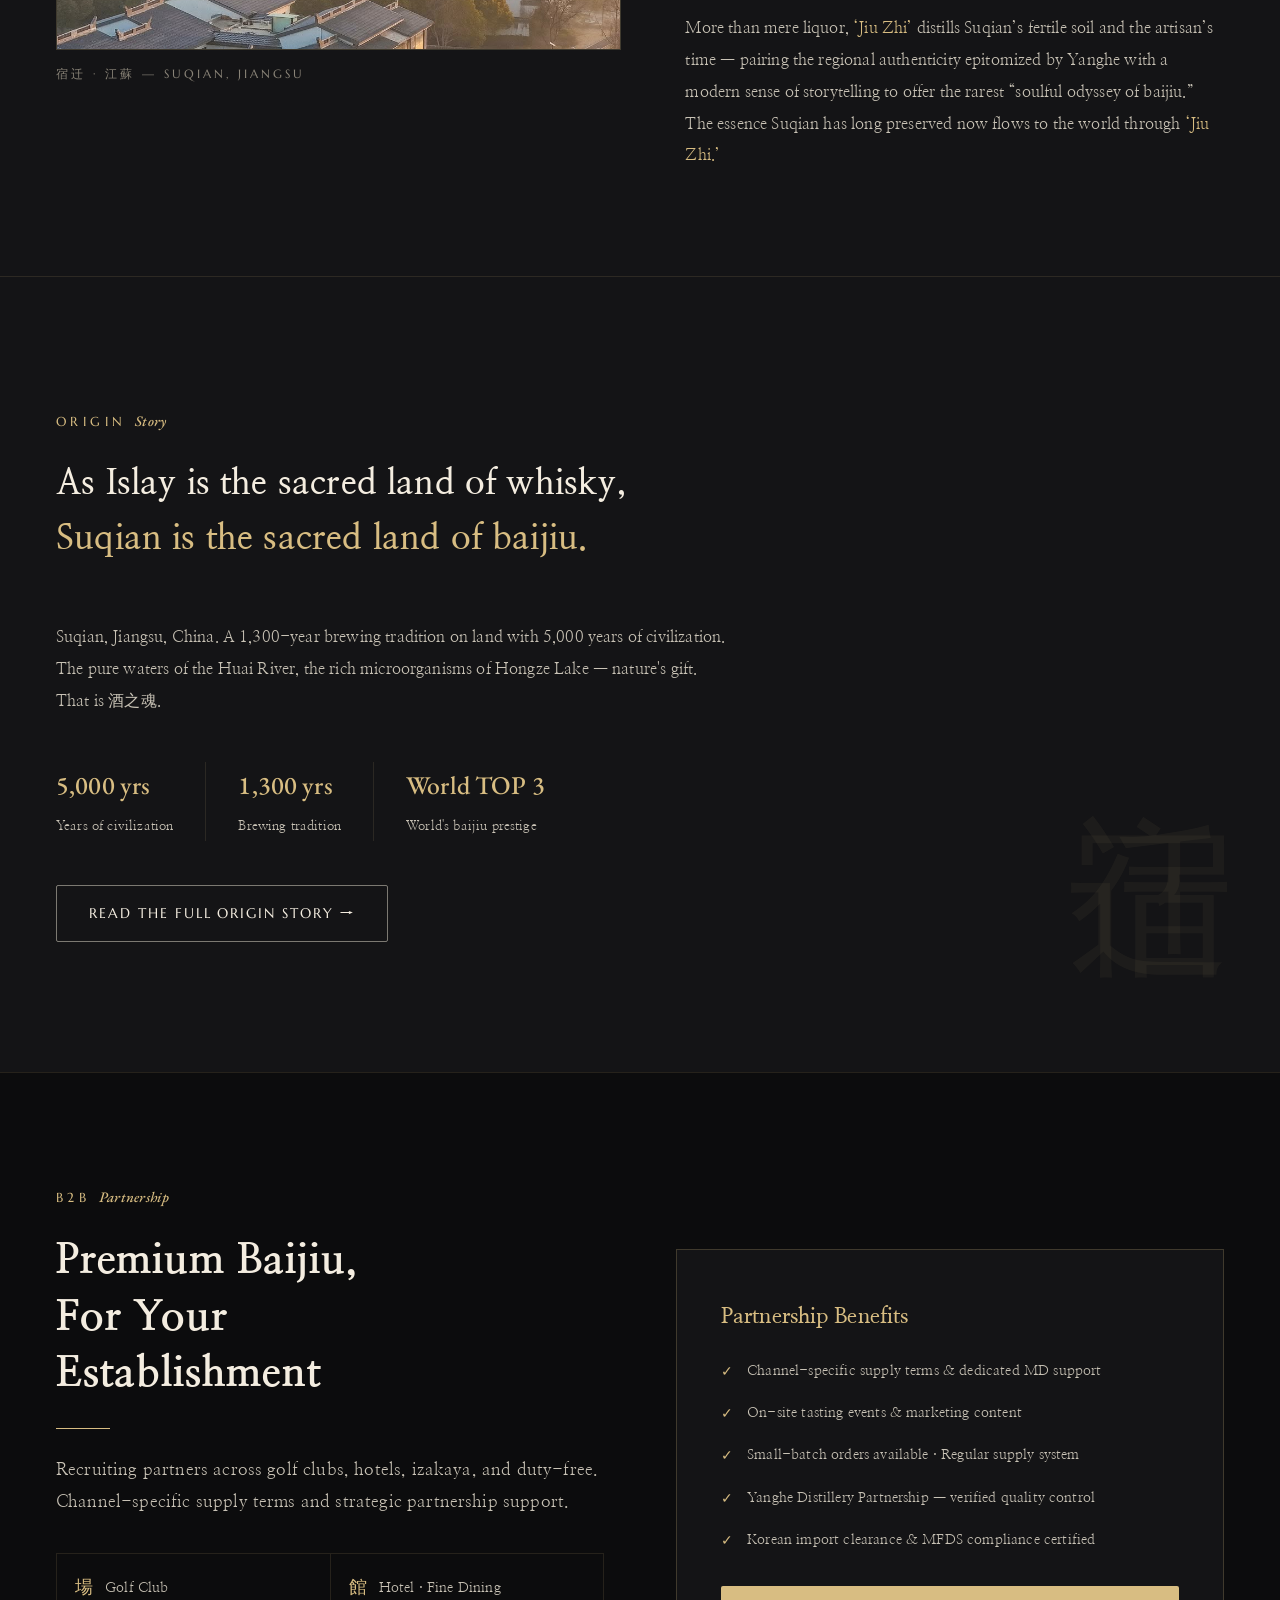
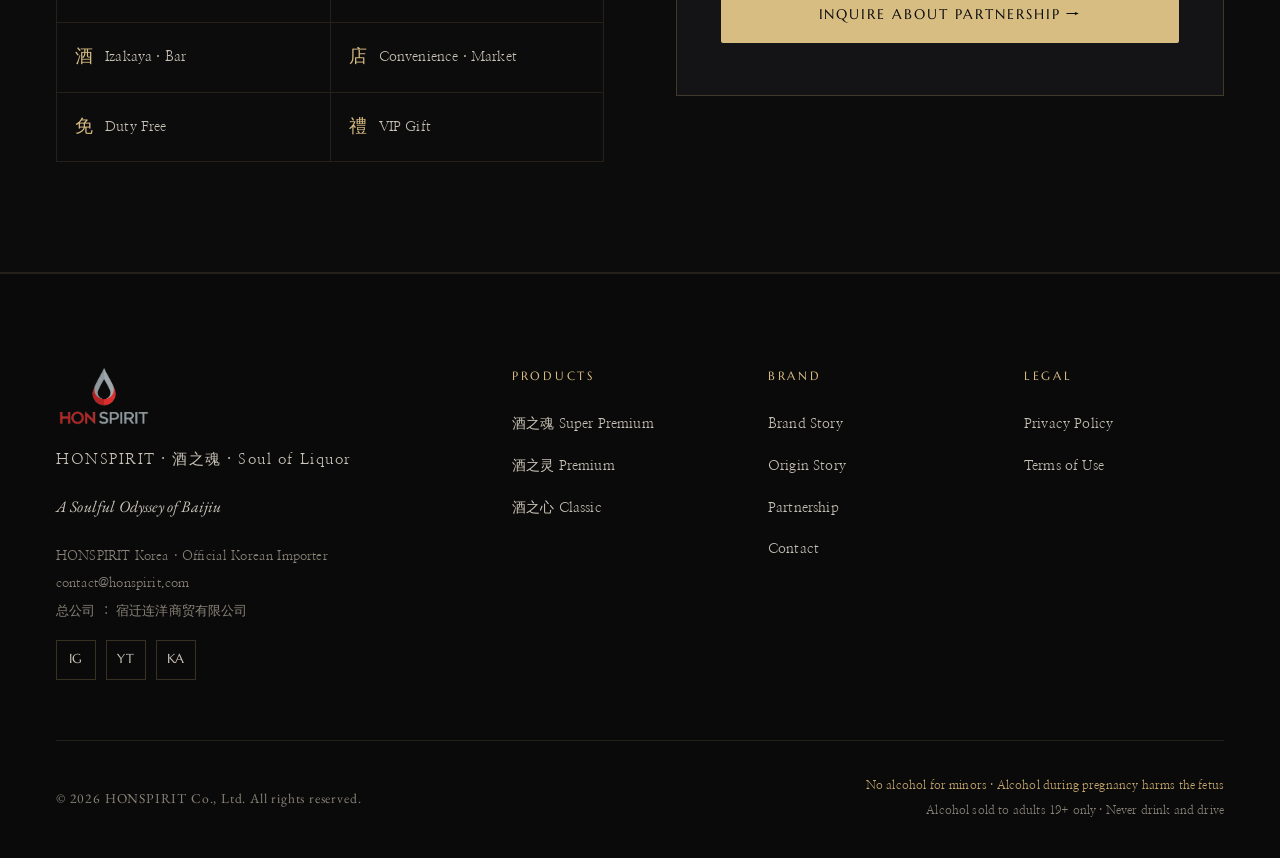
==== commit 3d068b30: "content: 제품 도수 변경 — 酒之灵 48%→42% vol, 酒之心 36%→38% vol (酒之魂 52% 유지) - 홈(제품 카드 스펙)·제품 상세(정보표·비교표·설명 정적 " ====
--- a/index.html
+++ b/index.html
@@ -203,7 +203,7 @@
             <div class="product-zh">酒之灵</div>
             <div class="product-name-en">Core of Liquor</div>
             <div class="product-specs">
-              <span class="product-spec">48% vol</span>
+              <span class="product-spec">42% vol</span>
               <span class="product-spec">500ml</span>
               <span class="product-spec">浓香型</span>
             </div>
@@ -221,7 +221,7 @@
             <div class="product-zh">酒之心</div>
             <div class="product-name-en">Heart of Liquor</div>
             <div class="product-specs">
-              <span class="product-spec">36% vol</span>
+              <span class="product-spec">38% vol</span>
               <span class="product-spec">500ml</span>
               <span class="product-spec">浓香型</span>
             </div>
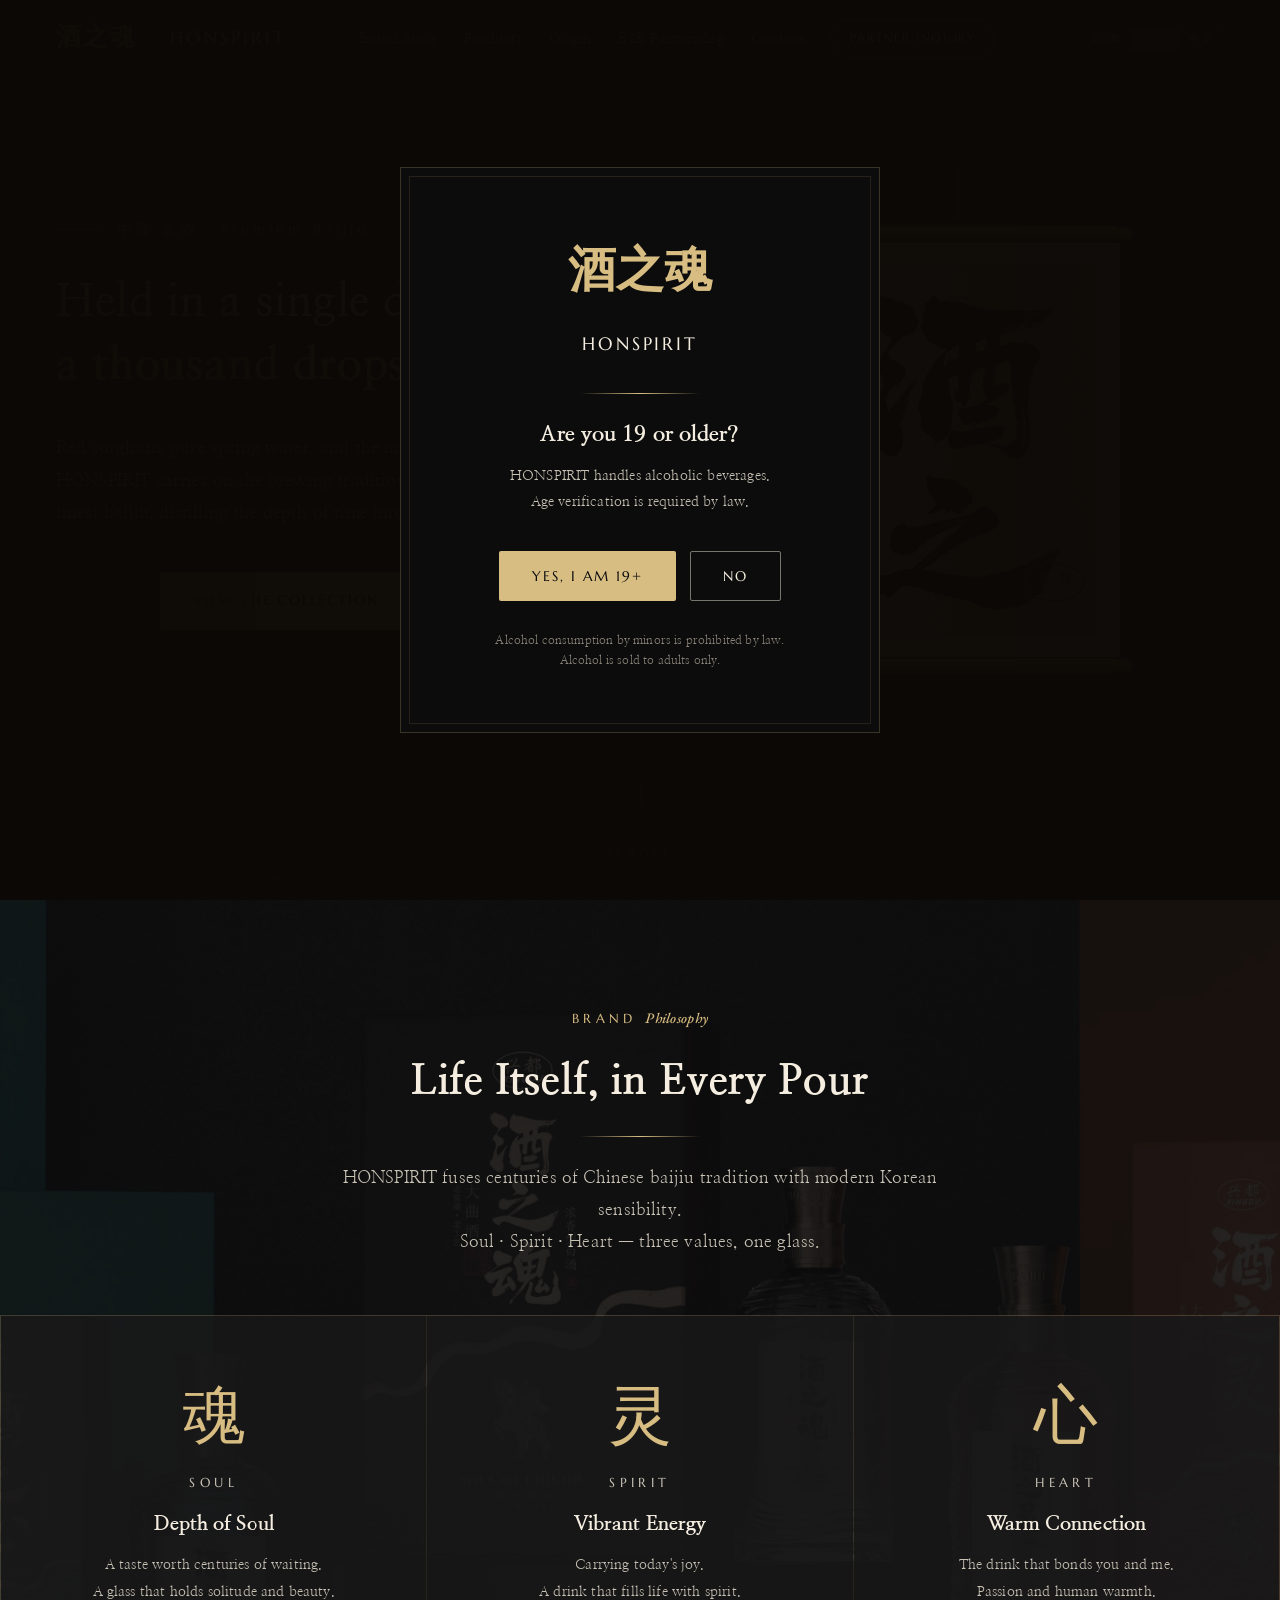
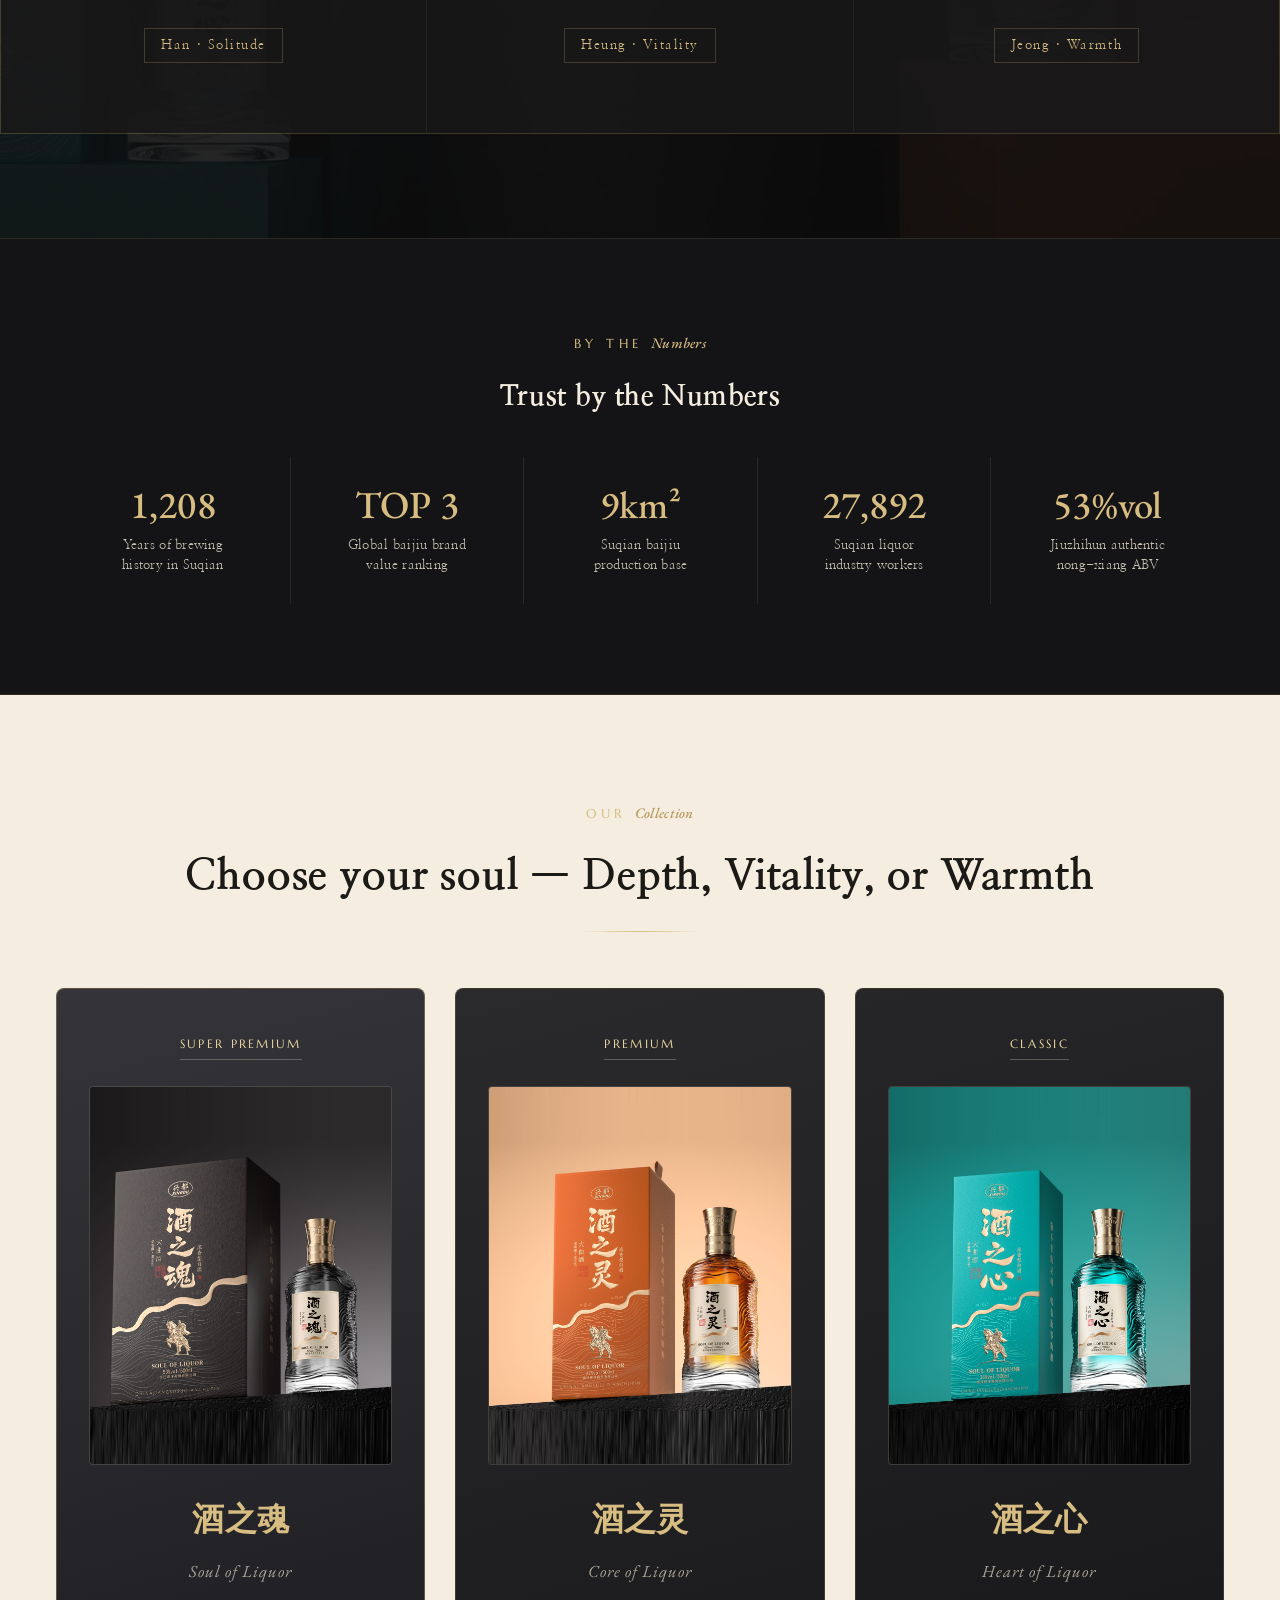
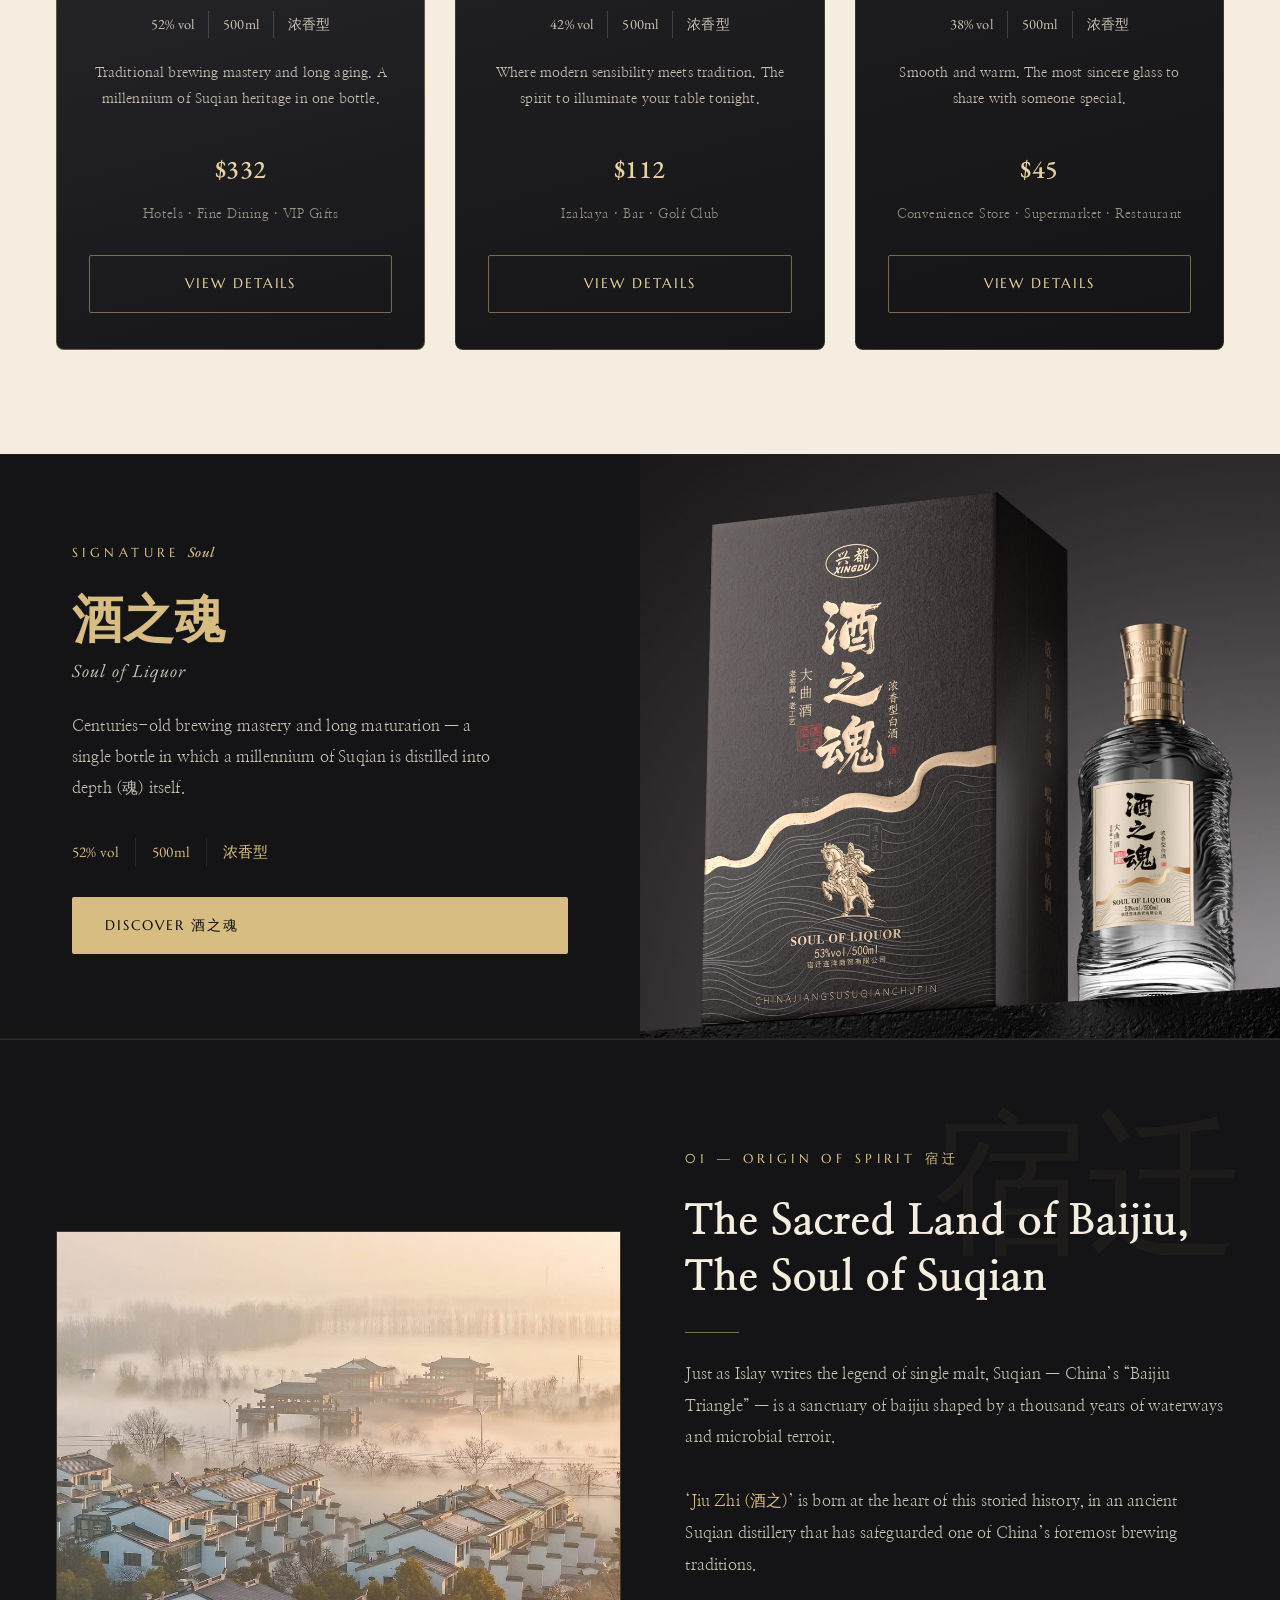
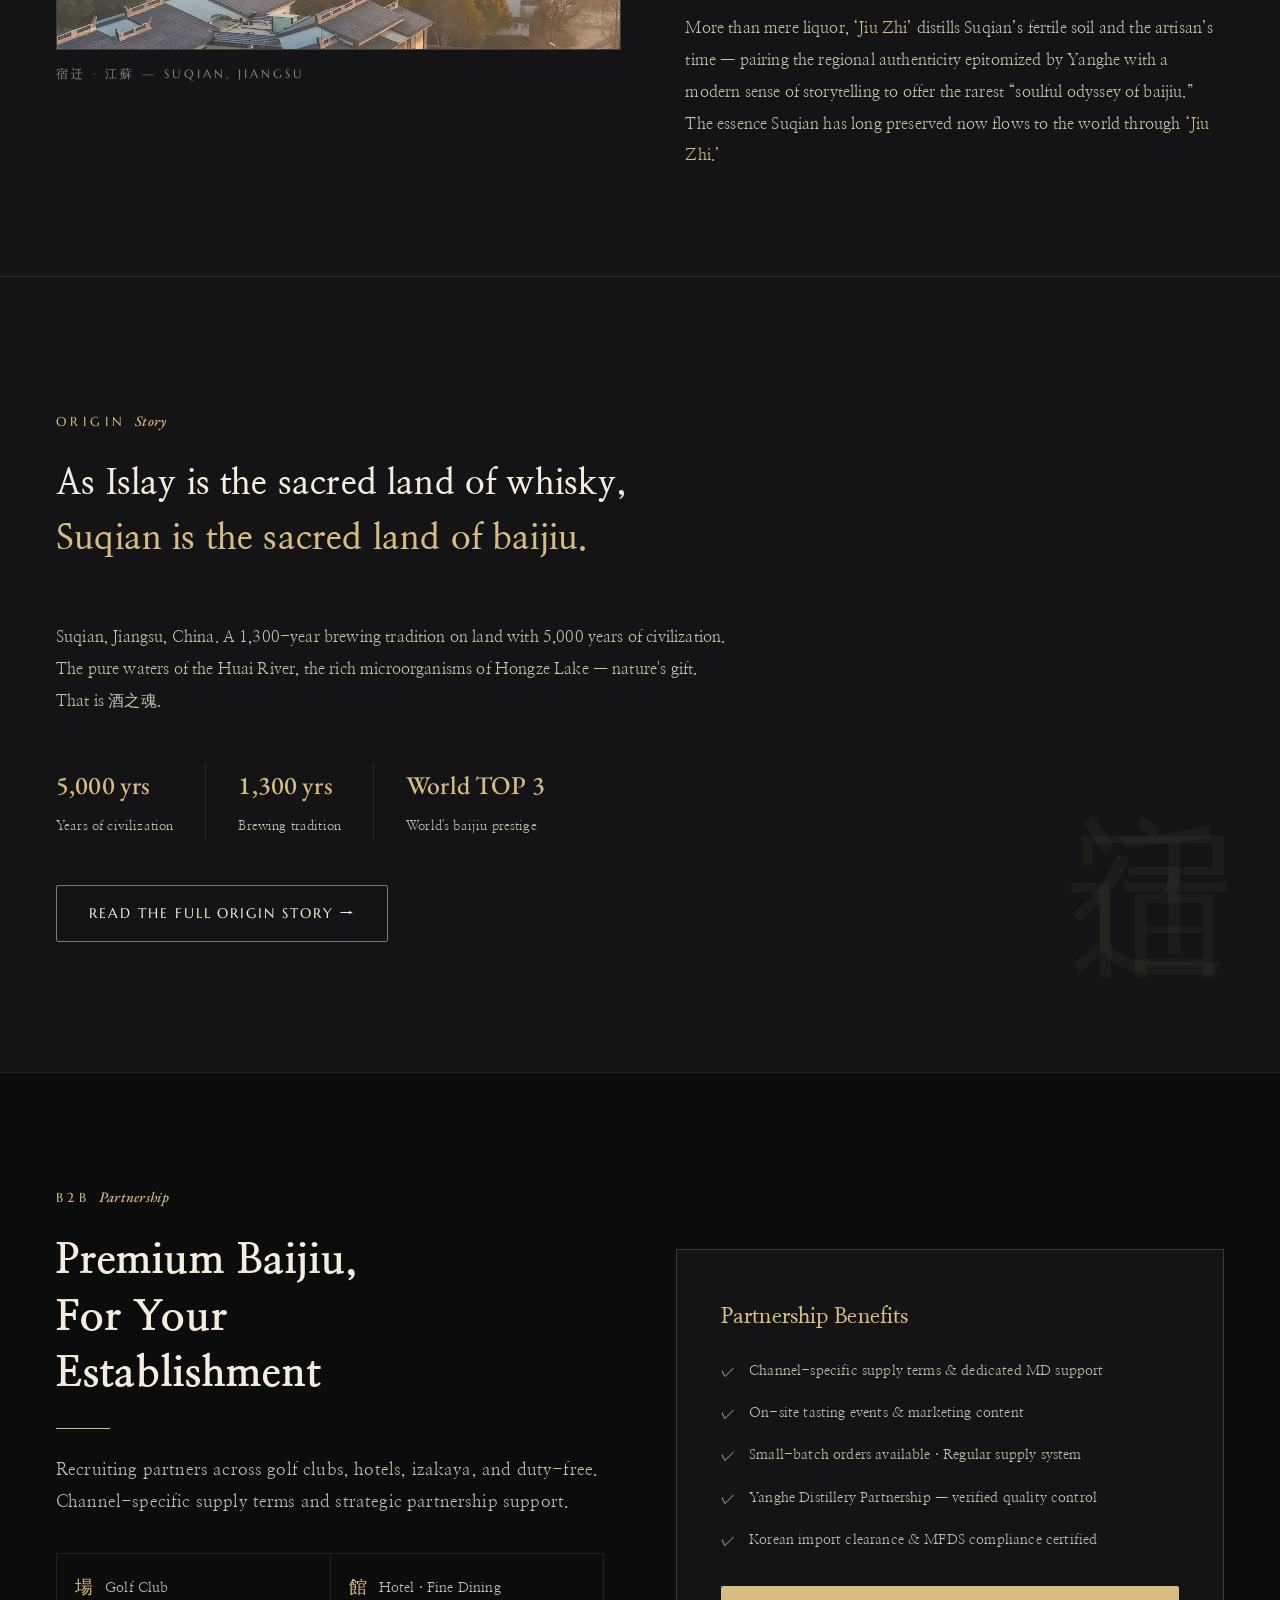
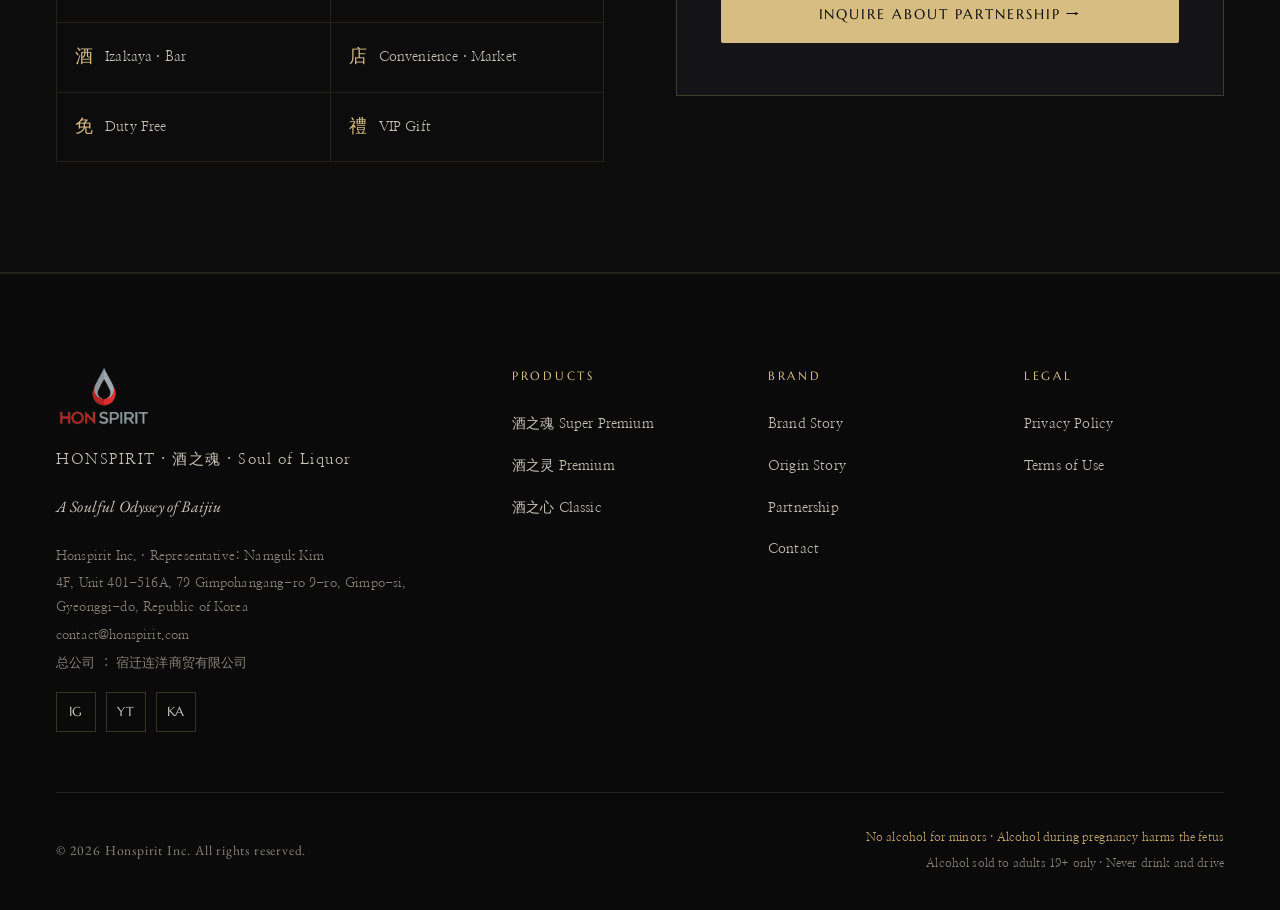
==== commit 86074f92: "content(legal): 법인 정보 정식 표기 — 주식회사 혼스피릿 / Honspirit Inc. - 국문 상호: 혼스피릿 코리아 → 주식회사 혼스피릿 - 영문 상호: HONS" ====
--- a/index.html
+++ b/index.html
@@ -8,7 +8,7 @@
   <meta property="og:title" content="HONSPIRIT 혼스피릿 — 酒之魂">
   <meta property="og:description" content="백주의 영혼을 마시다. 1,300년 쑤첸의 시간이 한 잔에.">
   <meta property="og:type" content="website">
-  <link rel="stylesheet" href="css/style.css?v=20260702a">
+  <link rel="stylesheet" href="css/style.css?v=20260812a">
 </head>
 <body>
 
@@ -91,7 +91,7 @@
           </div>
         </div>
         <div class="hero-col-scroll fade-in-right delay-2">
-          <img src="images/scroll-jiuzhi.png?v=20260702a" alt="酒之 족자 — 酒之魂" class="scroll-img">
+          <img src="images/scroll-jiuzhi.png?v=20260812a" alt="酒之 족자 — 酒之魂" class="scroll-img">
         </div>
       </div>
 
@@ -357,7 +357,8 @@
           <img src="images/logo-trans.png" alt="HONSPIRIT 酒之魂" class="footer-brand-logo-img">
           <div class="footer-brand-zh" data-i18n="footer.brandline">혼스피릿 · 酒之魂 · Soul of Liquor</div>
           <p class="footer-tagline">A Soulful Odyssey of Baijiu</p>
-          <p class="footer-company" data-i18n="footer.company">혼스피릿 코리아 · 한국 수입 법인</p>
+          <p class="footer-company" data-i18n="footer.company">주식회사 혼스피릿 · 대표자 김남국</p>
+          <p style="font-size:0.8125rem; color:var(--gray-dark); margin-top:4px;" data-i18n="footer.address">경기도 김포시 김포한강로9로 79, 4층 401-516A호</p>
           <p style="font-size:0.8125rem; color:var(--gray-dark); margin-top:4px;">contact@honspirit.com</p>
           <p style="font-size:0.8125rem; color:var(--gray-dark); margin-top:4px;">总公司 ： 宿迁连洋商贸有限公司</p>
           <div class="footer-sns" style="margin-top:16px;">
@@ -392,7 +393,7 @@
         </div>
       </div>
       <div class="footer-bottom">
-        <p class="footer-copy">© 2026 HONSPIRIT Co., Ltd. All rights reserved.</p>
+        <p class="footer-copy">© 2026 Honspirit Inc. All rights reserved.</p>
         <div class="footer-legal">
           <strong data-i18n="footer.warning">미성년자 음주 금지 · 임신 중 음주는 태아에게 해롭습니다</strong>
           <span data-i18n="footer.legal">주류는 만 19세 이상에게만 판매됩니다 · 음주운전 절대 금지</span>
@@ -401,7 +402,7 @@
     </div>
   </footer>
 
-  <script src="js/i18n.js?v=20260702a"></script>
-  <script src="js/main.js?v=20260702a"></script>
+  <script src="js/i18n.js?v=20260812a"></script>
+  <script src="js/main.js?v=20260812a"></script>
 </body>
 </html>
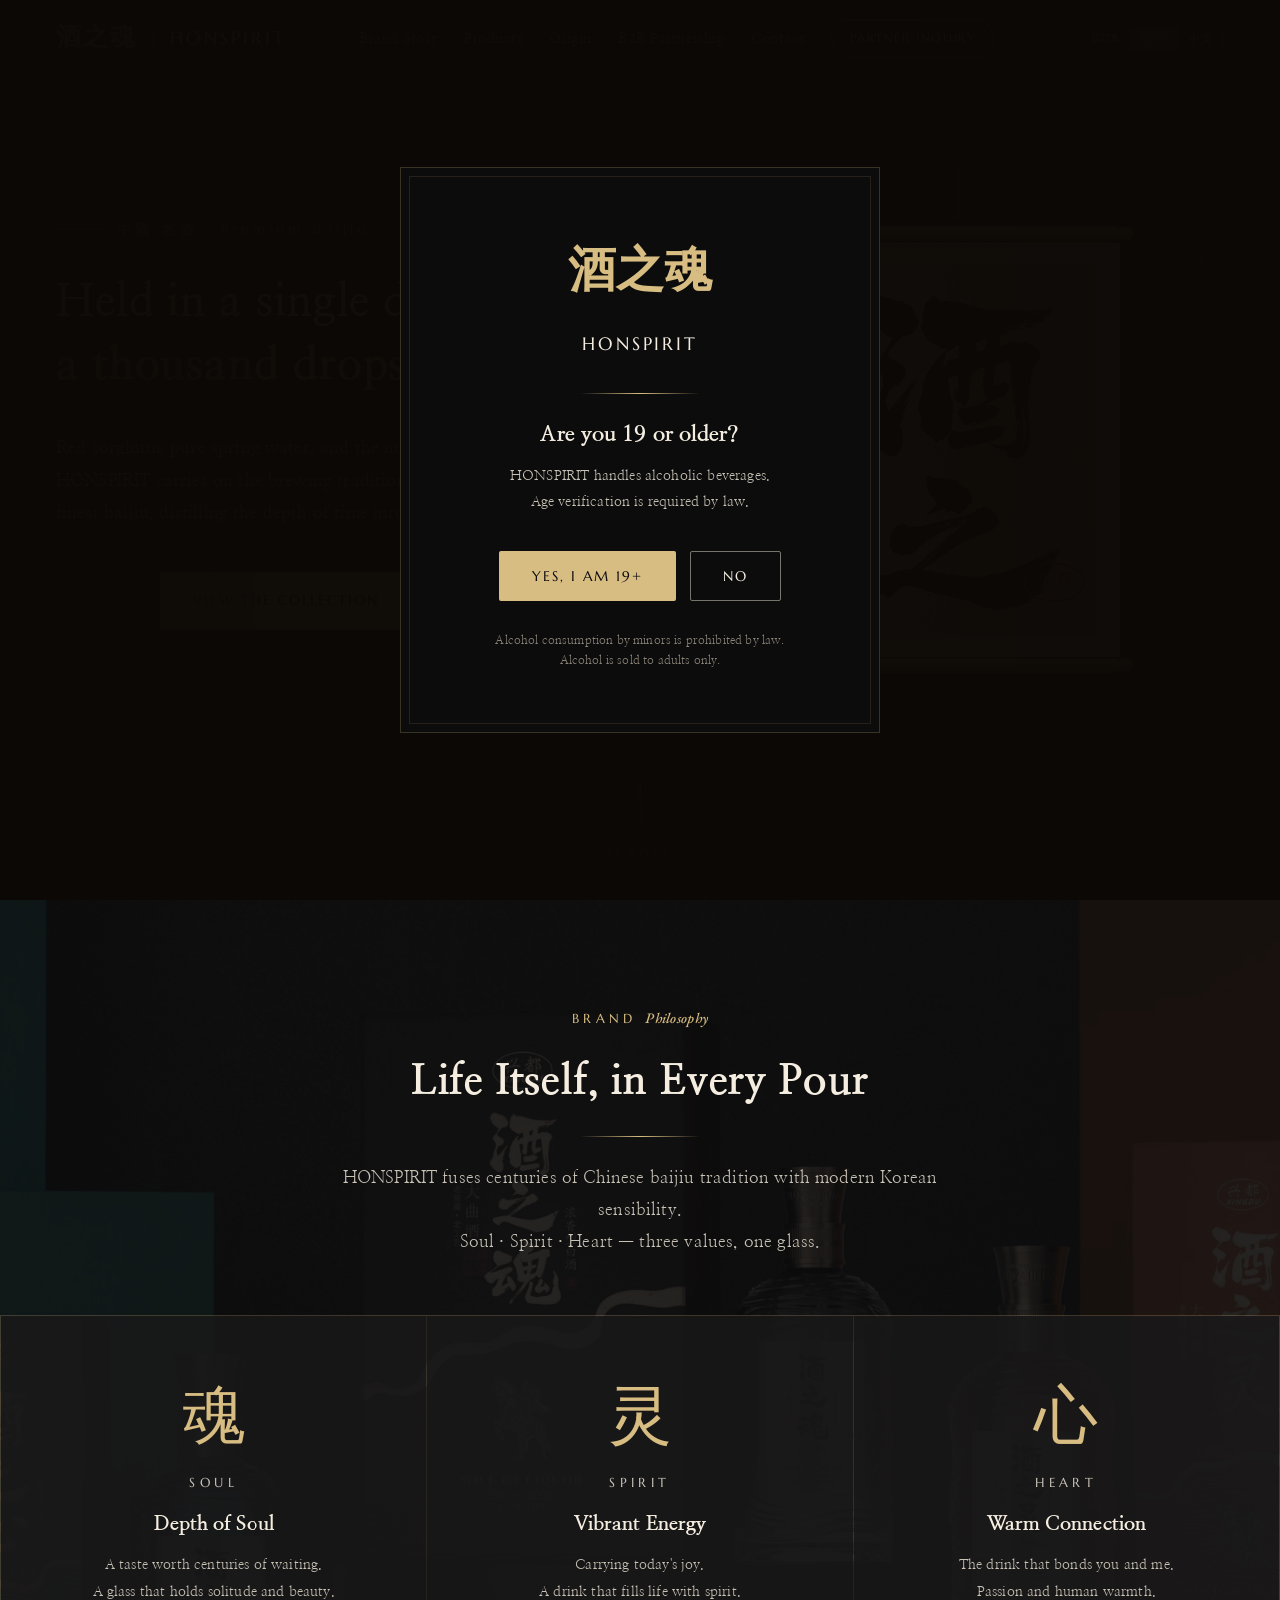
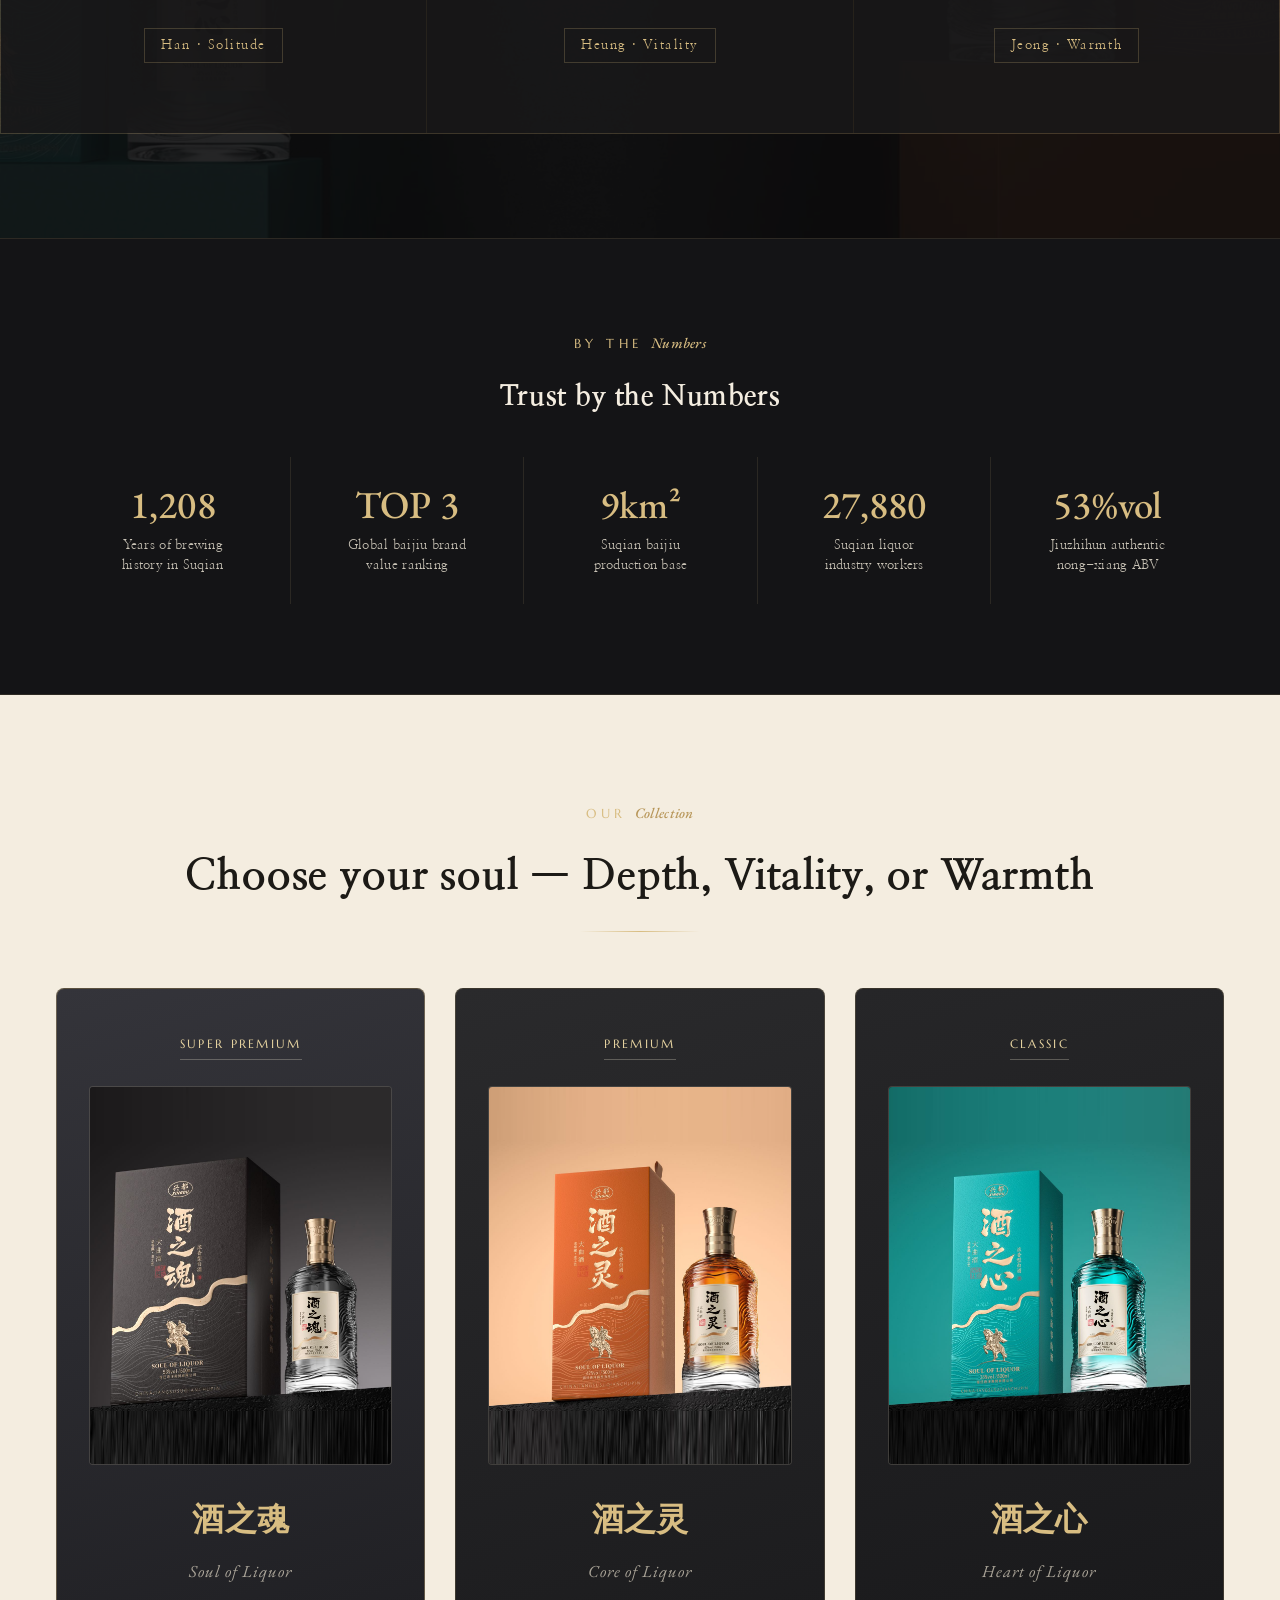
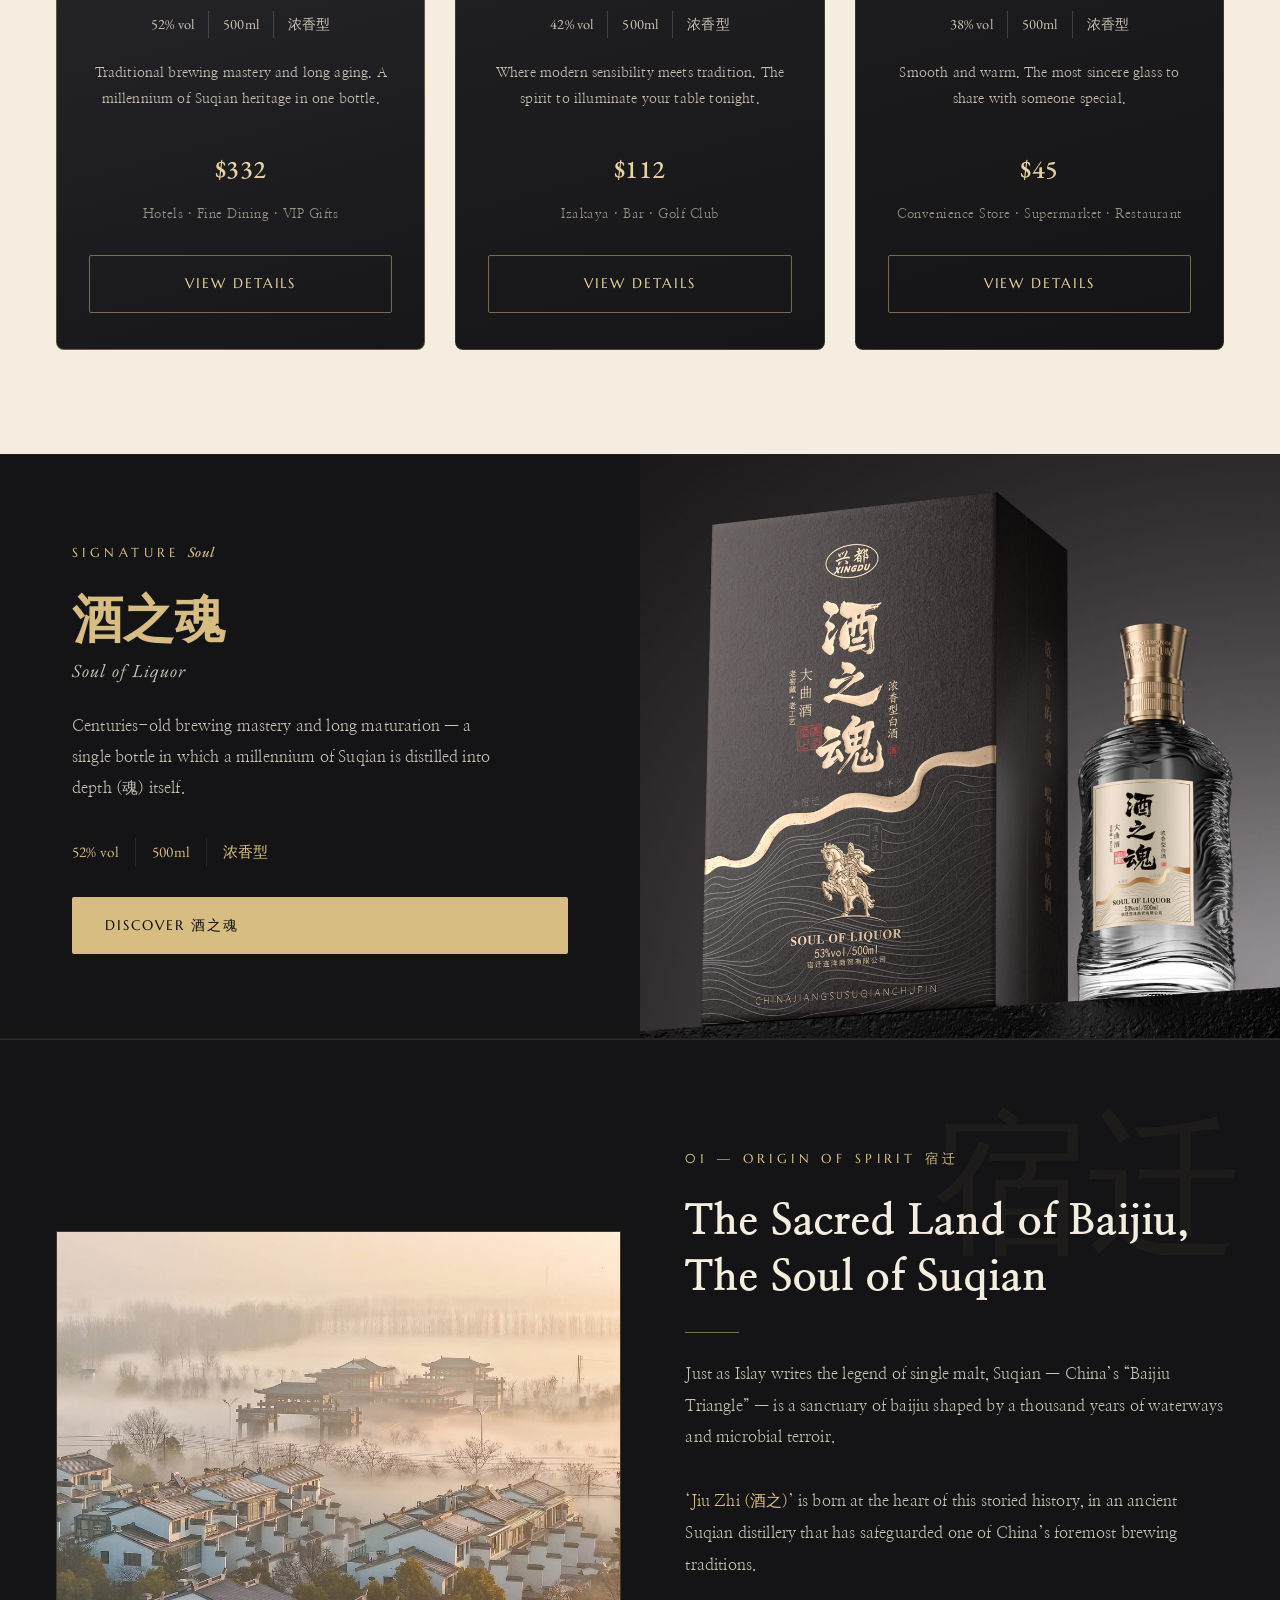
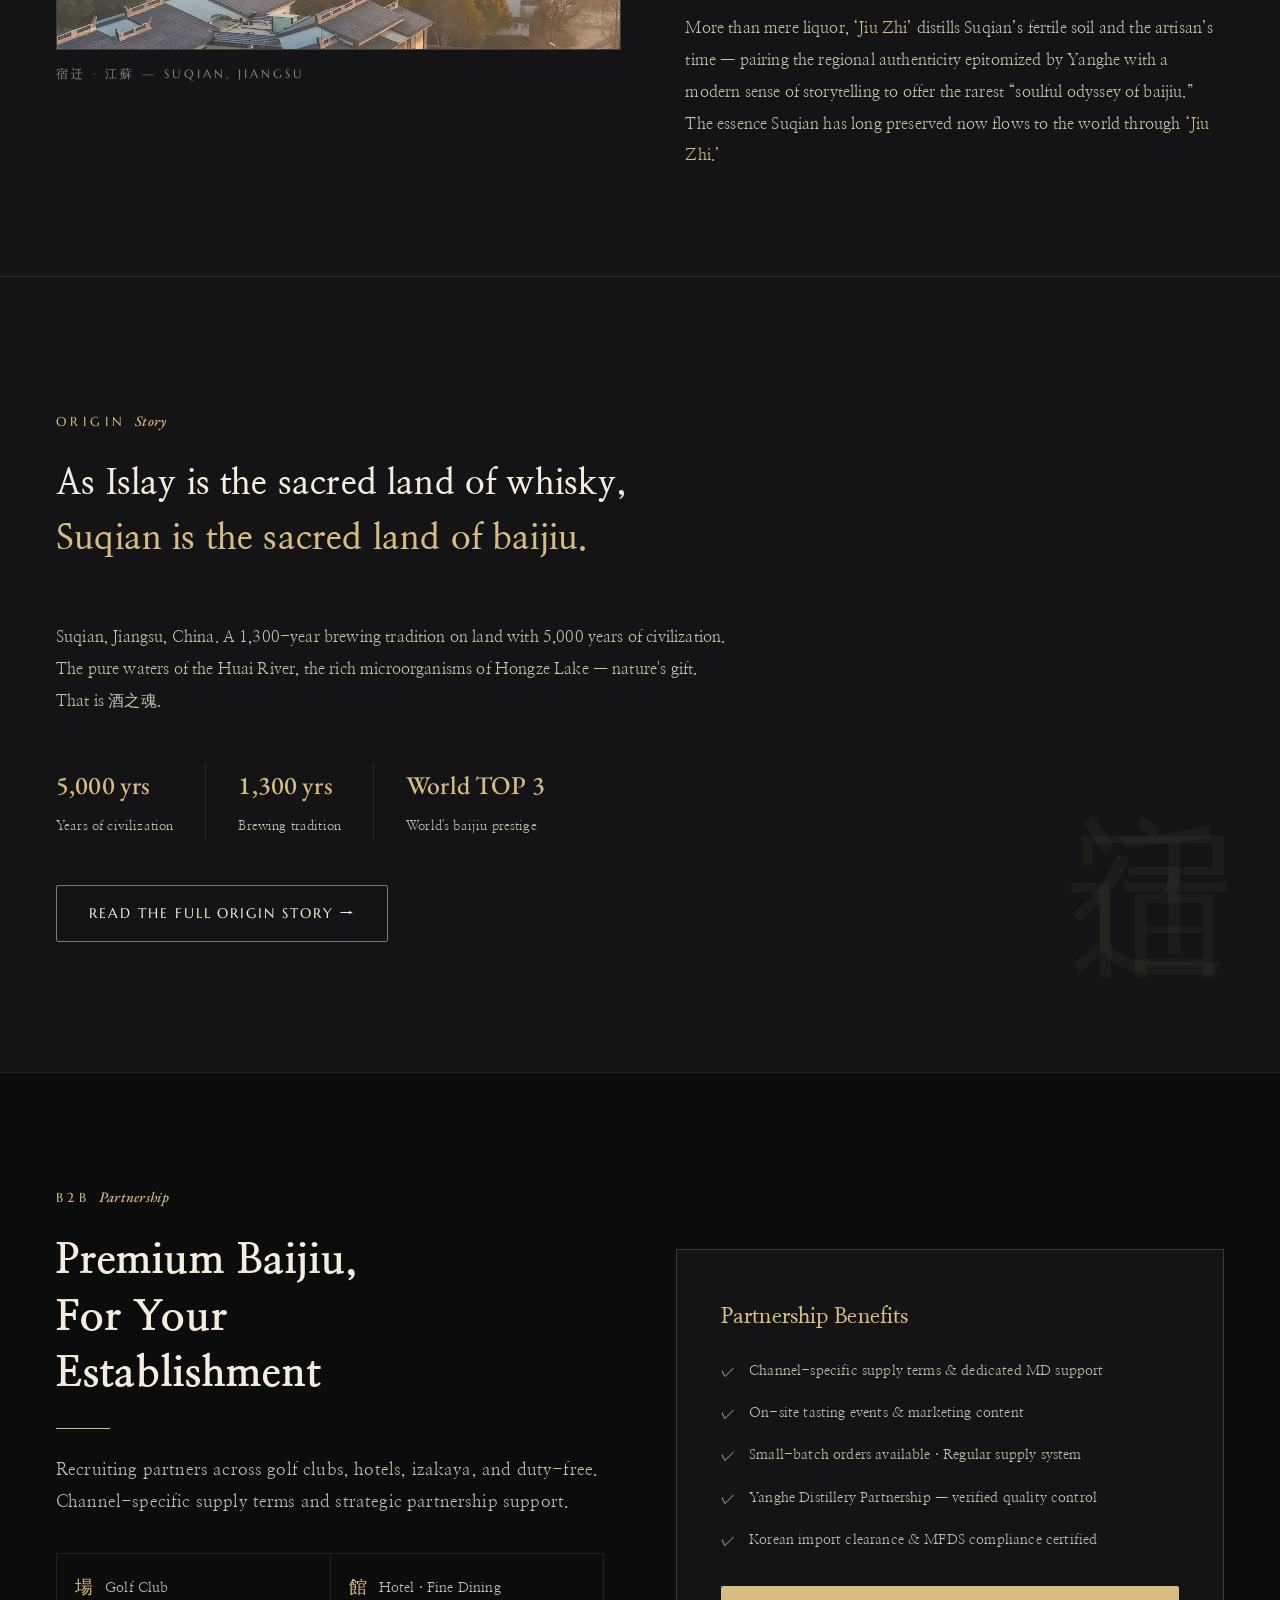
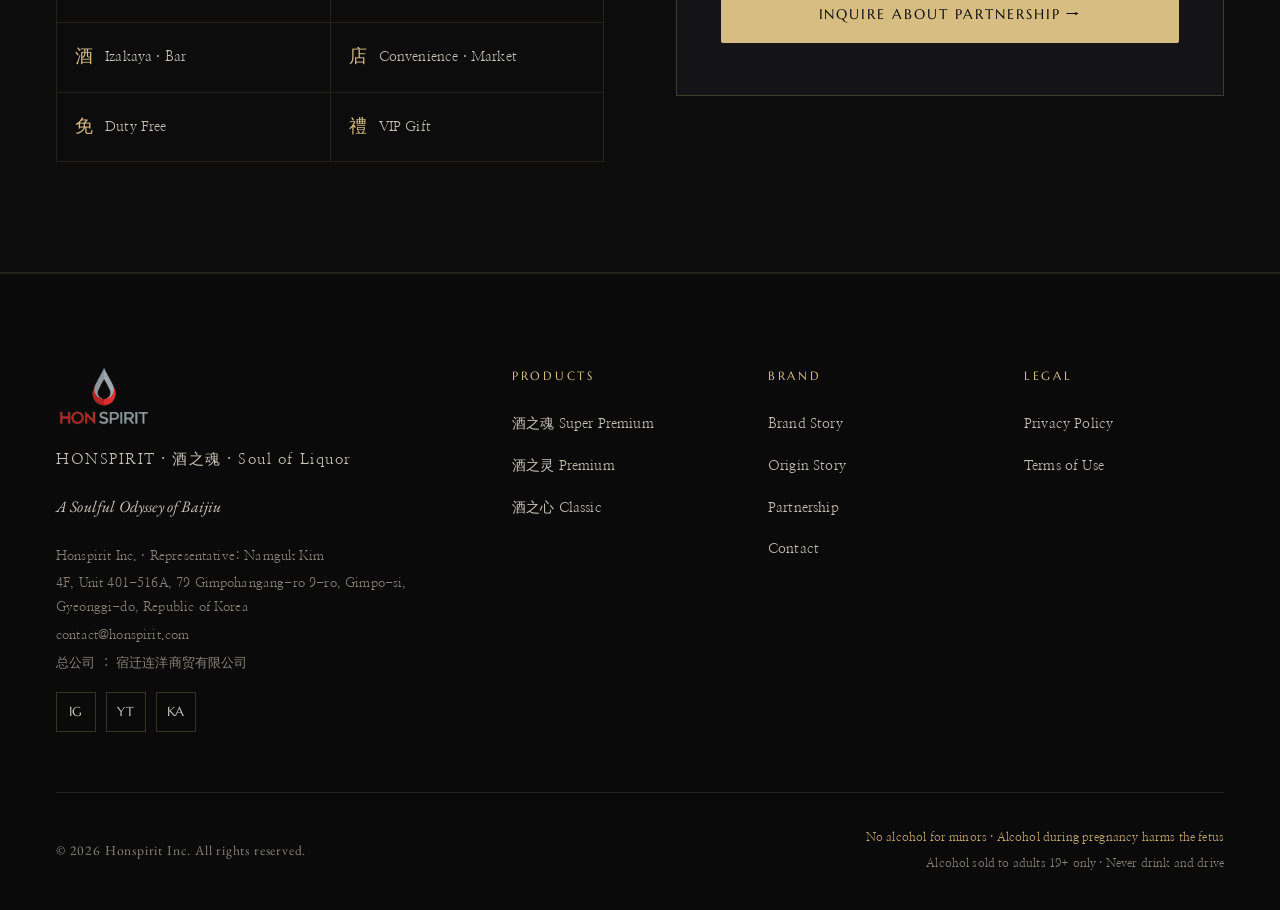
==== commit 557f24bd: "content(price): 酒之灵 한국 소비자가 ₩168,000 → ₩198,000 USD($112)·CNY(¥499) 가격은 기존 유지.  Co-Authored-By: Clau" ====
--- a/index.html
+++ b/index.html
@@ -208,7 +208,7 @@
               <span class="product-spec">浓香型</span>
             </div>
             <p class="product-copy" data-i18n="prod.spirit.copy">젊은 감각과 정통의 만남. 오늘 밤 당신의 테이블을 빛낼 술.</p>
-            <div class="product-price" data-i18n="price.spirit">₩168,000</div>
+            <div class="product-price" data-i18n="price.spirit">₩198,000</div>
             <div class="product-channel" data-i18n="prod.spirit.channel">이자카야 · 바 · 골프장</div>
             <a href="products.html#spirit" class="btn btn-outline" style="width:100%; justify-content:center" data-i18n="prod.detail">자세히 보기</a>
           </div>
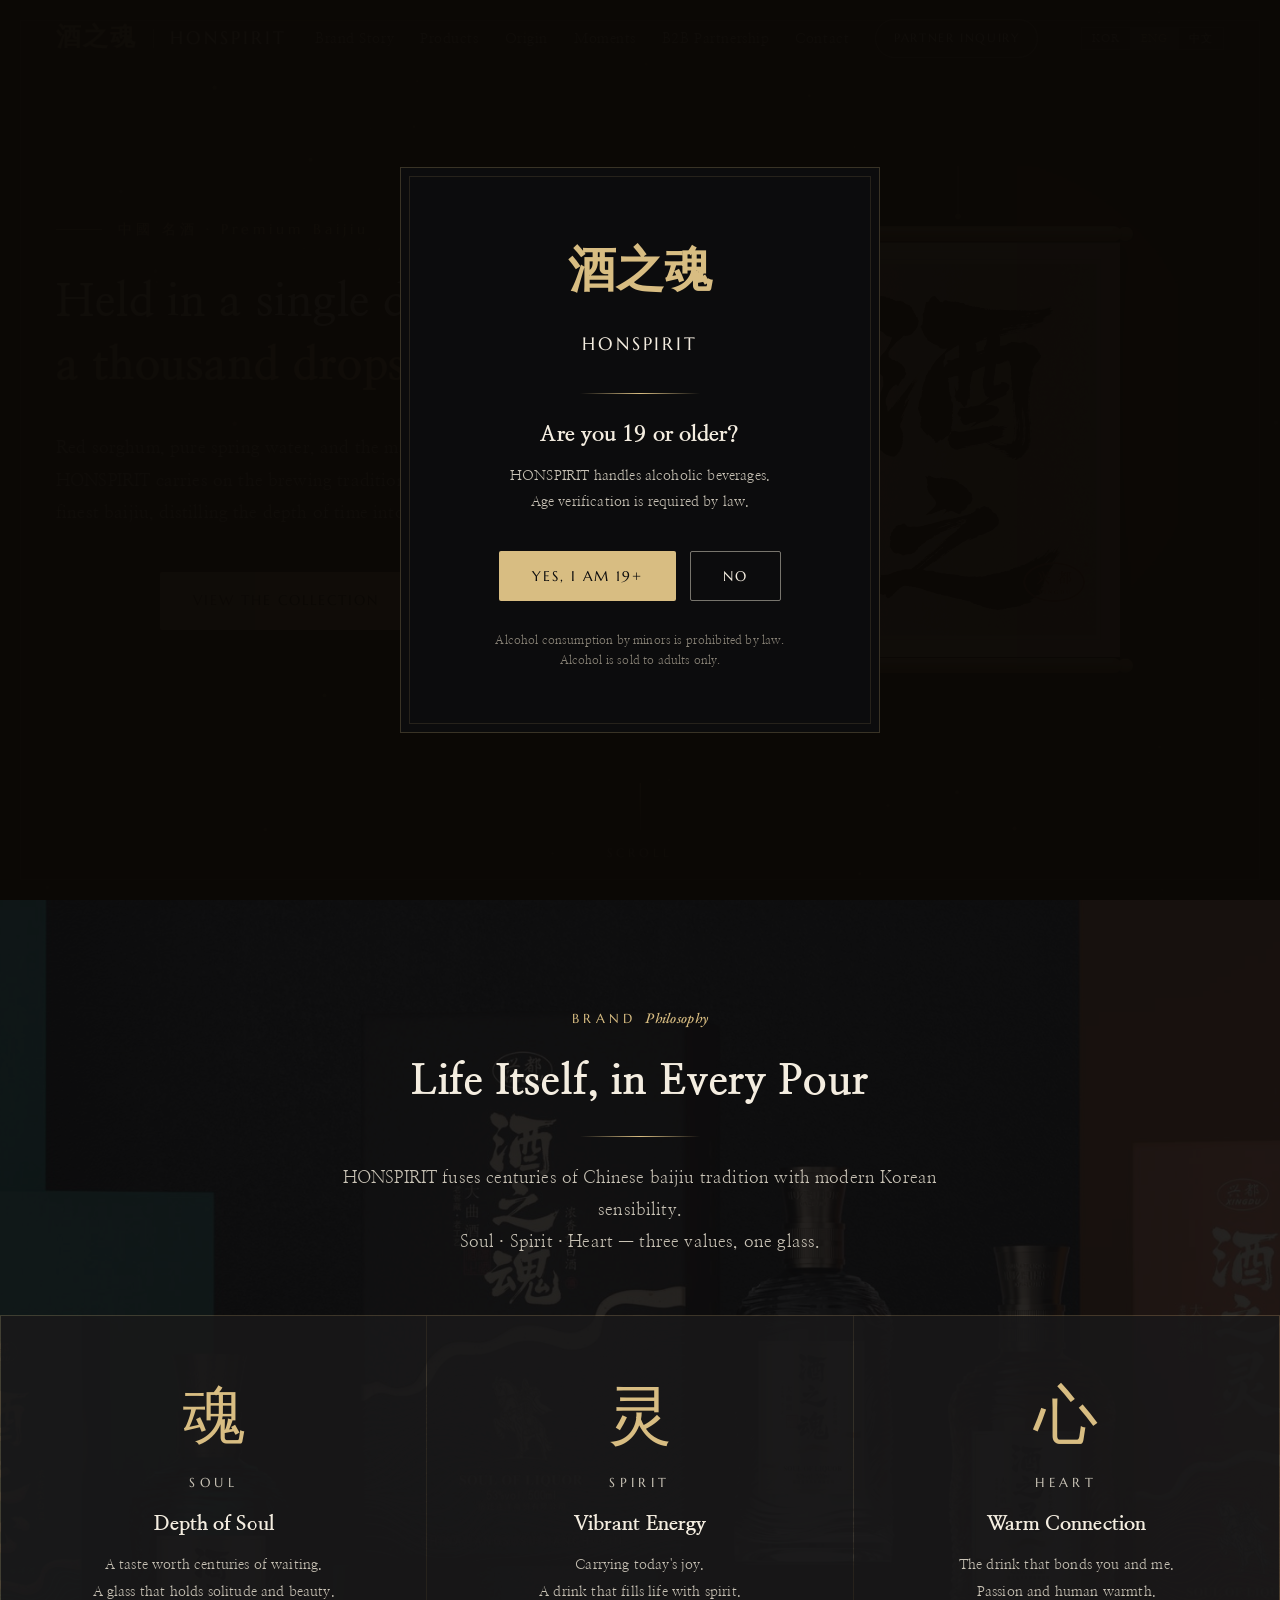
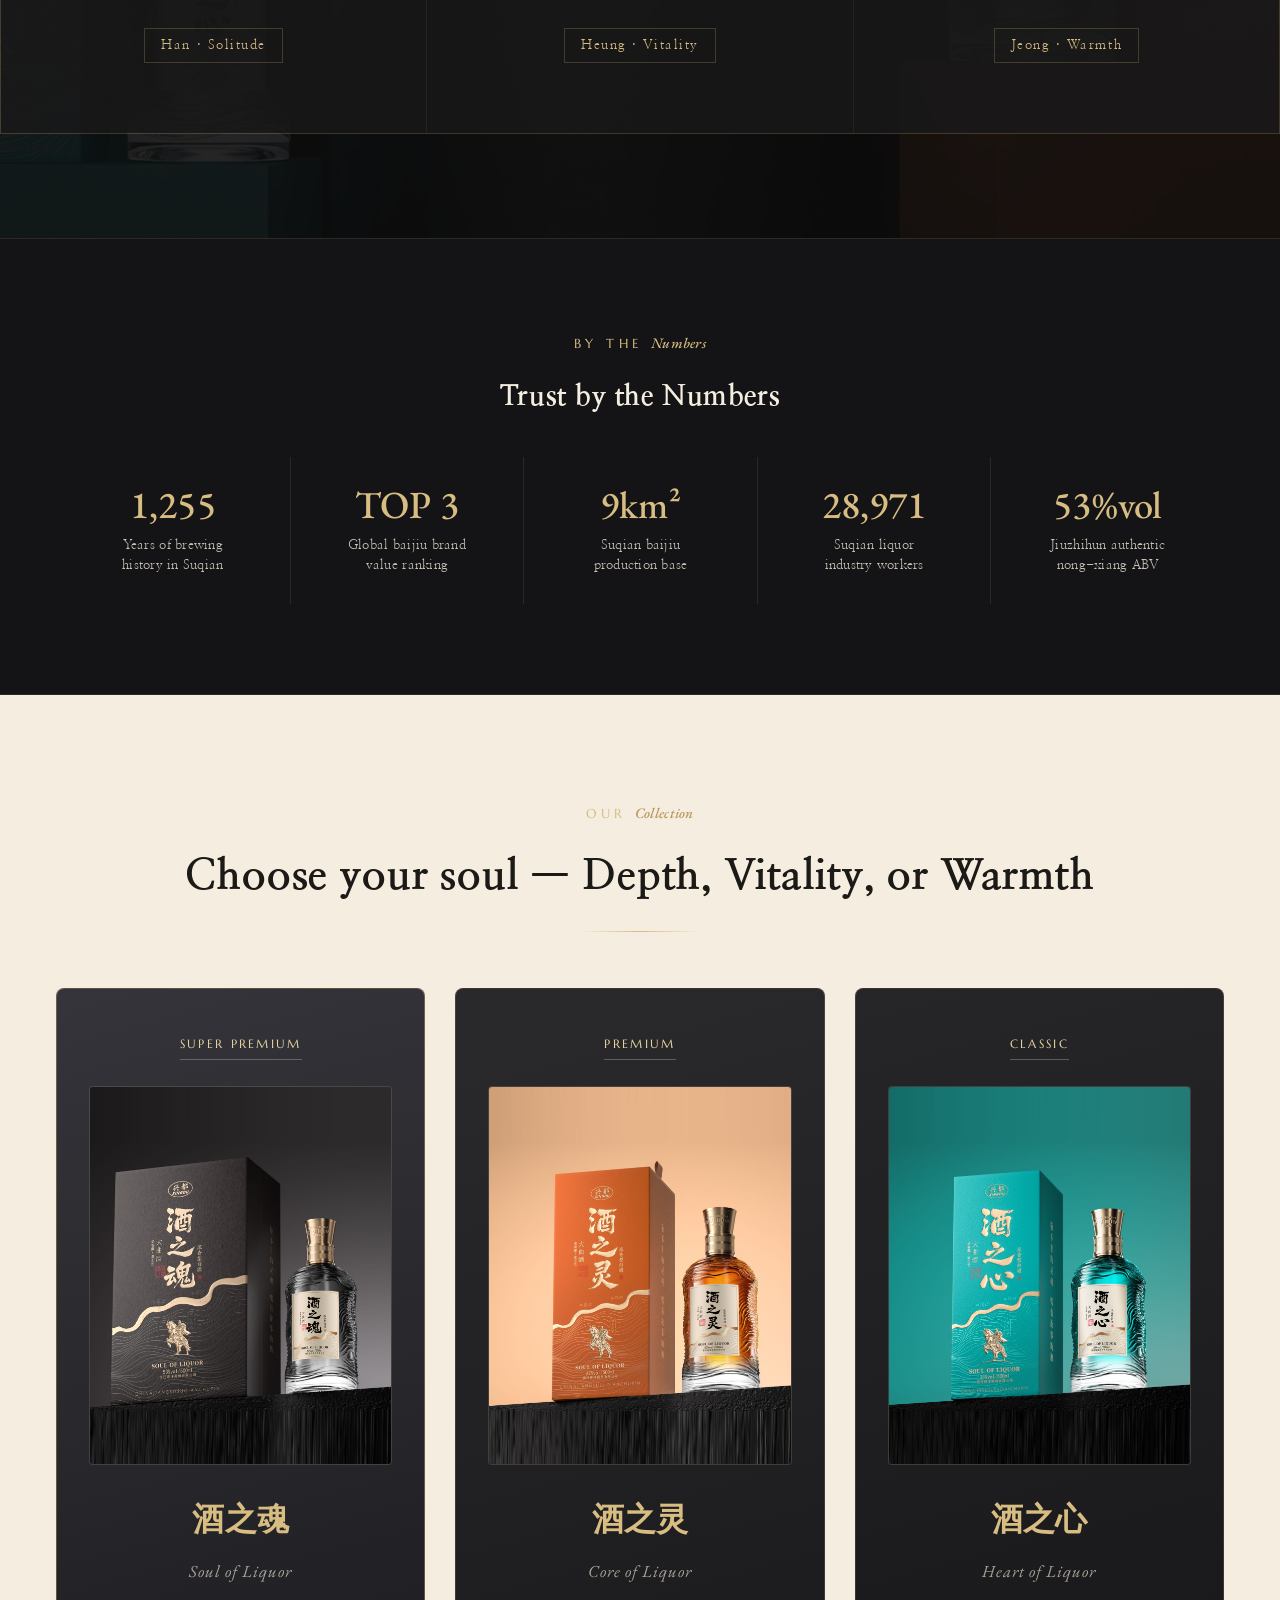
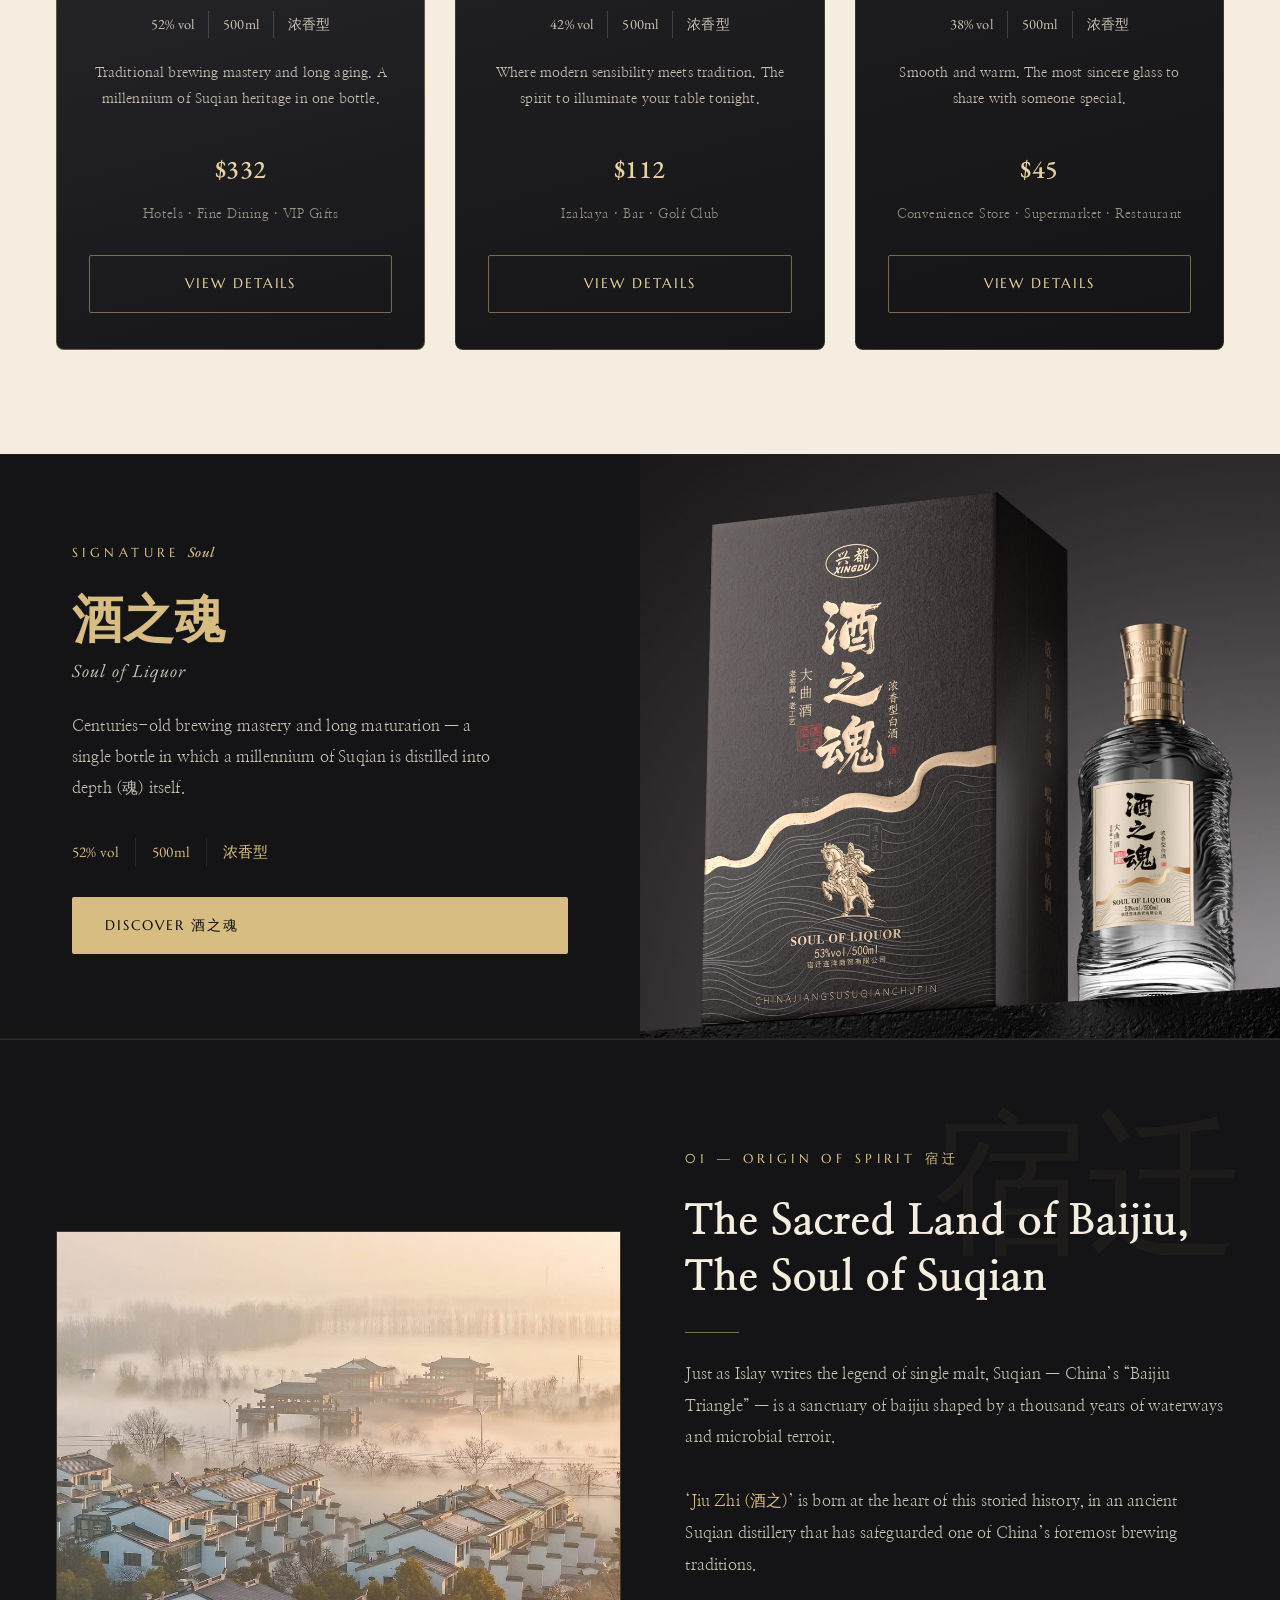
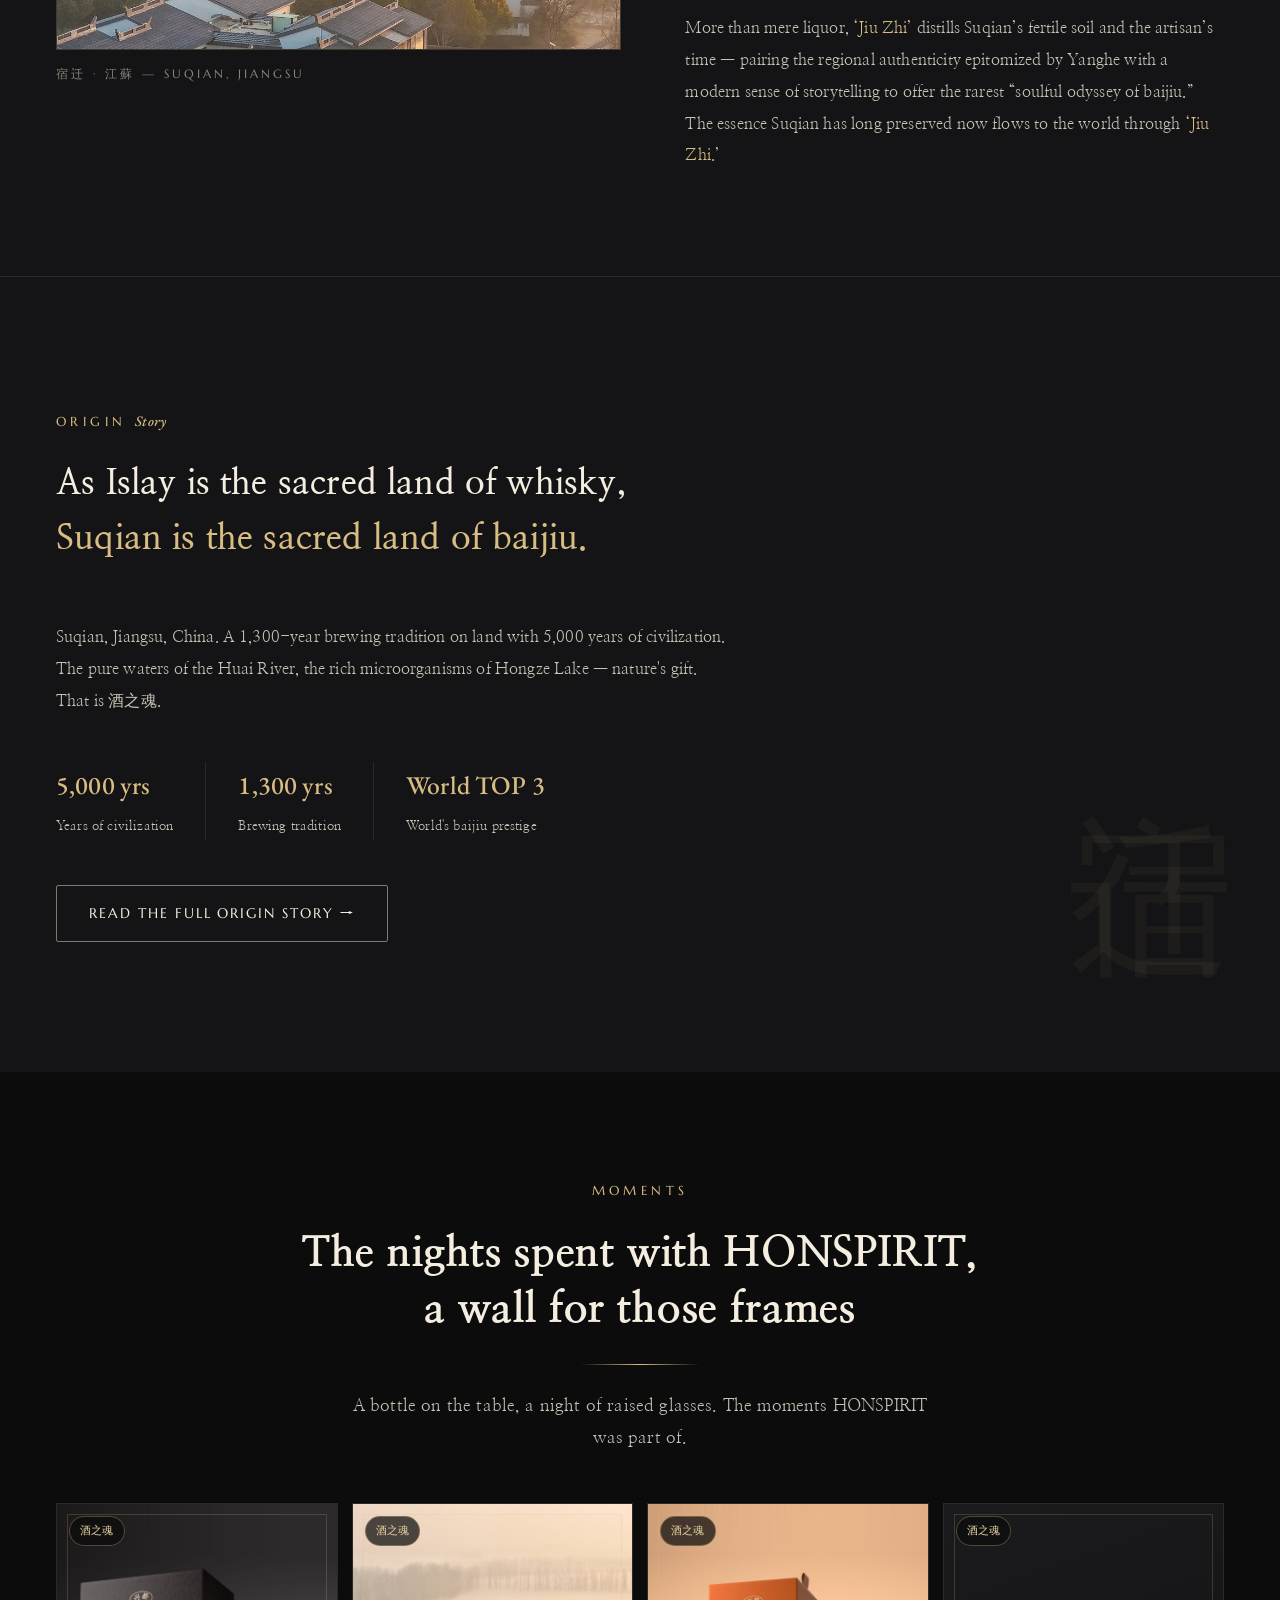
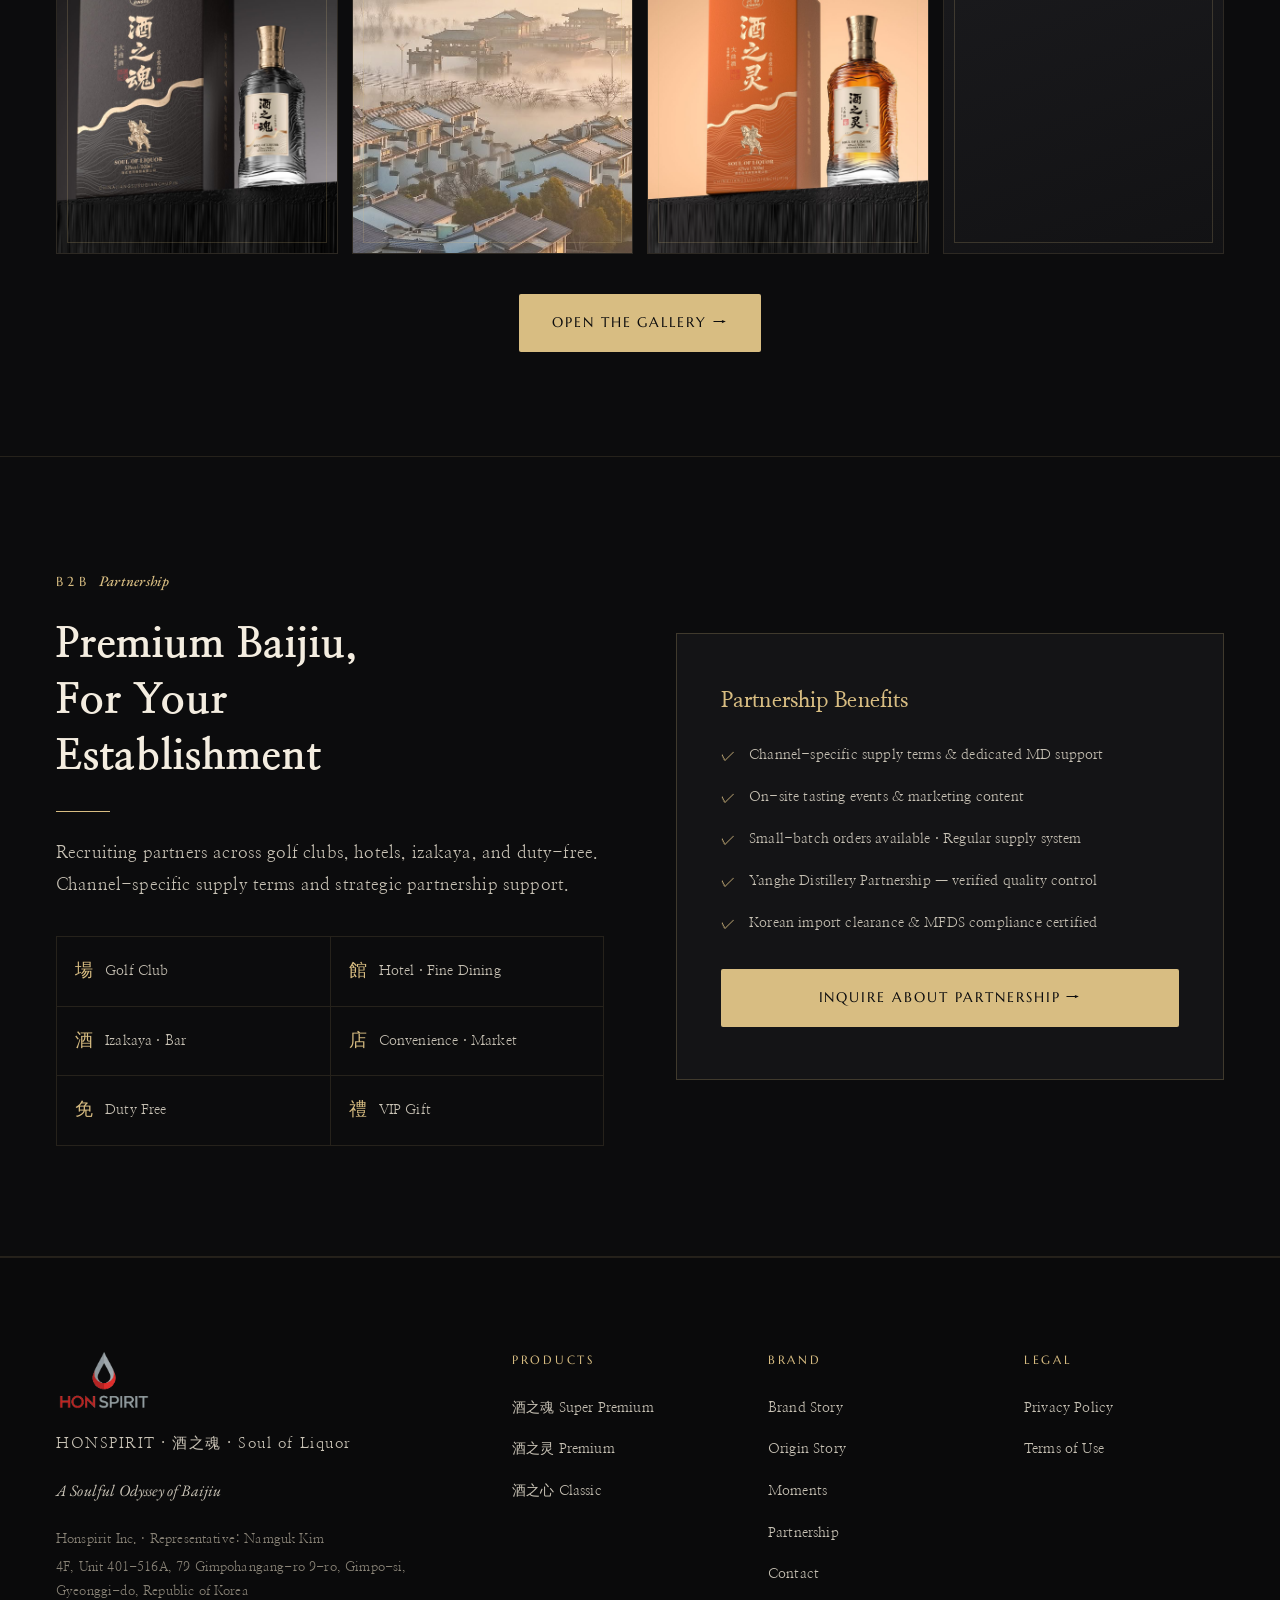
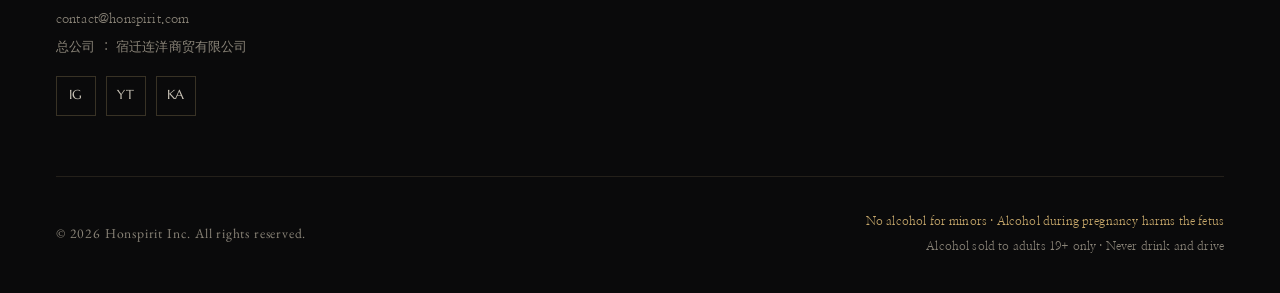
==== commit b6c26ae9: "feat(moments): 추억 갤러리 — 공개 열람 + 관계자 전용 업로드 스튜디오 핀터레스트식 메이슨리 갤러리를 추가하고, 사진 등록은 비공개 스튜디오로 분리.  공개 (mom" ====
--- a/index.html
+++ b/index.html
@@ -8,7 +8,7 @@
   <meta property="og:title" content="HONSPIRIT 혼스피릿 — 酒之魂">
   <meta property="og:description" content="백주의 영혼을 마시다. 1,300년 쑤첸의 시간이 한 잔에.">
   <meta property="og:type" content="website">
-  <link rel="stylesheet" href="css/style.css?v=20260812a">
+  <link rel="stylesheet" href="css/style.css?v=20260820a">
 </head>
 <body>
 
@@ -43,6 +43,7 @@
         <li><a href="story.html" class="nav-link" data-i18n="nav.story">브랜드 스토리</a></li>
         <li><a href="products.html" class="nav-link" data-i18n="nav.products">제품</a></li>
         <li><a href="origin.html" class="nav-link" data-i18n="nav.origin">산지 이야기</a></li>
+        <li><a href="moments.html" class="nav-link" data-i18n="nav.moments">추억 갤러리</a></li>
         <li><a href="partners.html" class="nav-link" data-i18n="nav.partners">B2B 파트너십</a></li>
         <li><a href="contact.html" class="nav-link" data-i18n="nav.contact">문의</a></li>
         <li><a href="partners.html" class="btn btn-outline nav-cta" data-i18n="nav.cta">파트너십 문의</a></li>
@@ -63,6 +64,7 @@
     <a href="story.html" class="nav-link" data-i18n="nav.story">브랜드 스토리</a>
     <a href="products.html" class="nav-link" data-i18n="nav.products">제품</a>
     <a href="origin.html" class="nav-link" data-i18n="nav.origin">산지 이야기</a>
+    <a href="moments.html" class="nav-link" data-i18n="nav.moments">추억 갤러리</a>
     <a href="partners.html" class="nav-link" data-i18n="nav.partners">B2B 파트너십</a>
     <a href="contact.html" class="nav-link" data-i18n="nav.contact">문의</a>
     <a href="partners.html" class="btn btn-primary" style="text-align:center" data-i18n="nav.cta">파트너십 문의하기</a>
@@ -91,7 +93,7 @@
           </div>
         </div>
         <div class="hero-col-scroll fade-in-right delay-2">
-          <img src="images/scroll-jiuzhi.png?v=20260812a" alt="酒之 족자 — 酒之魂" class="scroll-img">
+          <img src="images/scroll-jiuzhi.png?v=20260820a" alt="酒之 족자 — 酒之魂" class="scroll-img">
         </div>
       </div>
 
@@ -305,6 +307,26 @@
             </div>
           </div>
           <a href="origin.html" class="btn btn-outline fade-in-left delay-5" data-i18n="origin.cta">산지 이야기 더 보기 →</a>
+        </div>
+      </div>
+    </section>
+
+    <!-- ═══ Section 5c: Moments — 고객 추억 갤러리 티저 ═══ -->
+    <section class="section section--dark">
+      <div class="container">
+        <div style="text-align:center; margin-bottom:48px;">
+          <p class="section-label fade-in" data-i18n="home.moments.label">Moments</p>
+          <h2 class="section-title fade-in delay-1" data-i18n-html="home.moments.title">
+            혼스피릿과 함께한 밤,<br>그 한 장을 걸어두는 벽
+          </h2>
+          <div class="gold-divider gold-divider--center fade-in delay-2"></div>
+          <p class="section-desc fade-in delay-3" style="margin:0 auto" data-i18n="home.moments.desc">
+            테이블 위의 한 병, 잔을 부딪히던 밤. 혼스피릿이 함께한 순간들을 모았습니다.
+          </p>
+        </div>
+        <div class="moments-teaser-grid fade-in delay-2" id="momentsTeaser"></div>
+        <div style="text-align:center;" class="fade-in delay-3">
+          <a href="moments.html" class="btn btn-primary" data-i18n="home.moments.cta">추억 갤러리 보기 →</a>
         </div>
       </div>
     </section>
@@ -380,6 +402,7 @@
           <ul class="footer-links">
             <li><a href="story.html" class="footer-link" data-i18n="footer.story">브랜드 스토리</a></li>
             <li><a href="origin.html" class="footer-link" data-i18n="footer.origin">산지 이야기</a></li>
+            <li><a href="moments.html" class="footer-link" data-i18n="footer.moments">추억 갤러리</a></li>
             <li><a href="partners.html" class="footer-link" data-i18n="footer.partners">파트너십</a></li>
             <li><a href="contact.html" class="footer-link" data-i18n="footer.contact">문의</a></li>
           </ul>
@@ -402,7 +425,10 @@
     </div>
   </footer>
 
-  <script src="js/i18n.js?v=20260812a"></script>
-  <script src="js/main.js?v=20260812a"></script>
+  <script src="js/i18n.js?v=20260822a"></script>
+  <script src="js/main.js?v=20260822a"></script>
+  <script src="js/moments-config.js?v=20260822a"></script>
+  <script src="js/moments-core.js?v=20260822a"></script>
+  <script src="js/moments.js?v=20260822a"></script>
 </body>
 </html>
--- a/css/style.css
+++ b/css/style.css
@@ -1698,3 +1698,739 @@
 @media (max-width: 480px) {
   .trust-grid { grid-template-columns: 1fr 1fr; }
 }
+
+/* ═══════════════════════════════════════════════════════════
+   MOMENTS — 혼(魂)의 순간 · 고객 추억 갤러리
+   Pinterest 스타일 메이슨리 월 + 모바일 사진 업로드
+   Palette: Noir & Champagne (obsidian ↔ champagne gold)
+   ═══════════════════════════════════════════════════════════ */
+
+/* ─── Toolbar (sticky filter bar) ─── */
+.moments-bar {
+  position: sticky;
+  top: var(--nav-height);
+  z-index: 60;
+  background: rgba(12, 12, 13, 0.94);
+  backdrop-filter: blur(10px);
+  border-bottom: 1px solid var(--line-soft);
+  padding: 14px 0;
+}
+.moments-bar-inner {
+  max-width: 1280px;
+  margin: 0 auto;
+  padding: 0 56px;
+  display: flex;
+  align-items: center;
+  gap: 16px;
+  justify-content: space-between;
+}
+.moment-filters {
+  display: flex;
+  gap: 8px;
+  overflow-x: auto;
+  scrollbar-width: none;
+  -webkit-overflow-scrolling: touch;
+  padding: 2px 0;
+}
+.moment-filters::-webkit-scrollbar { display: none; }
+
+.chip {
+  flex-shrink: 0;
+  display: inline-flex;
+  align-items: center;
+  gap: 7px;
+  padding: 8px 16px;
+  border: 1px solid var(--line-soft);
+  border-radius: 999px;
+  background: transparent;
+  color: var(--gray);
+  font-family: var(--font-body-ko);
+  font-size: 0.8125rem;
+  letter-spacing: 0.06em;
+  line-height: 1.2;
+  cursor: pointer;
+  white-space: nowrap;
+  transition: color 0.25s ease, border-color 0.25s ease, background 0.25s ease;
+}
+.chip:hover { color: var(--cream); border-color: var(--line); }
+.chip.active {
+  color: var(--gold);
+  border-color: rgba(216,189,130,0.55);
+  background: rgba(216,189,130,0.10);
+}
+.chip-zh { font-family: var(--font-zh); font-size: 0.9rem; color: var(--gold); }
+
+.moments-count {
+  flex-shrink: 0;
+  font-family: var(--font-body-en);
+  font-size: 0.8125rem;
+  letter-spacing: 0.12em;
+  color: var(--gray-dark);
+  white-space: nowrap;
+}
+
+/* ─── Masonry wall ─── */
+.moments-wall {
+  display: flex;
+  gap: 20px;
+  align-items: flex-start;
+}
+.moment-col {
+  flex: 1 1 0;
+  min-width: 0;
+  display: flex;
+  flex-direction: column;
+  gap: 20px;
+}
+
+.moment-card {
+  position: relative;
+  background: var(--ink-2);
+  border: 1px solid var(--line-soft);
+  overflow: hidden;
+  cursor: pointer;
+  opacity: 0;
+  transform: translateY(14px);
+  animation: momentIn 0.6s cubic-bezier(0.22,0.61,0.36,1) forwards;
+  transition: border-color 0.4s ease, transform 0.4s ease;
+}
+@keyframes momentIn { to { opacity: 1; transform: translateY(0); } }
+.moment-card:hover { border-color: rgba(216,189,130,0.42); transform: translateY(-4px); }
+
+.moment-media {
+  position: relative;
+  width: 100%;
+  background: linear-gradient(160deg, #1b1b1e, #121214);
+  overflow: hidden;
+}
+.moment-media img {
+  width: 100%;
+  height: 100%;
+  object-fit: cover;
+  display: block;
+  transition: transform 0.7s cubic-bezier(0.22,0.61,0.36,1);
+}
+.moment-card:hover .moment-media img { transform: scale(1.045); }
+
+/* gold hairline framing the photo — brand thread */
+.moment-media::after {
+  content: '';
+  position: absolute;
+  inset: 10px;
+  border: 1px solid rgba(216,189,130,0.20);
+  pointer-events: none;
+}
+
+.moment-badge {
+  position: absolute;
+  top: 12px; left: 12px;
+  z-index: 2;
+  display: inline-flex;
+  align-items: center;
+  gap: 6px;
+  padding: 4px 10px;
+  background: rgba(12,12,13,0.72);
+  backdrop-filter: blur(6px);
+  border: 1px solid rgba(216,189,130,0.34);
+  border-radius: 999px;
+  font-family: var(--font-display);
+  font-size: 0.62rem;
+  letter-spacing: 0.2em;
+  text-transform: uppercase;
+  color: var(--gold-light);
+}
+.moment-badge--mine { border-color: rgba(216,189,130,0.6); color: var(--cream); }
+.moment-badge--pending { border-color: rgba(201,195,182,0.28); color: var(--gray); }
+.moment-badge-zh { font-family: var(--font-zh); font-size: 0.7rem; letter-spacing: 0.02em; }
+
+.moment-body { padding: 16px 18px 18px; }
+.moment-caption {
+  font-family: var(--font-body-ko);
+  font-size: 0.9rem;
+  line-height: 1.75;
+  color: var(--cream);
+  margin-bottom: 12px;
+  word-break: break-word;
+  overflow-wrap: anywhere;
+}
+.moment-meta {
+  display: flex;
+  align-items: center;
+  gap: 10px;
+  font-size: 0.72rem;
+  letter-spacing: 0.06em;
+  color: var(--gray-dark);
+}
+.moment-author {
+  color: var(--gold-dark);
+  font-family: var(--font-body-ko);
+  white-space: nowrap;
+  overflow: hidden;
+  text-overflow: ellipsis;
+  min-width: 0;
+}
+.moment-dot { width: 2px; height: 2px; background: var(--gray-dark); border-radius: 50%; flex-shrink: 0; }
+.moment-date { font-family: var(--font-body-en); flex-shrink: 0; }
+
+/* CTA card mixed into the wall */
+/* skeleton + end marker */
+.moment-skeleton {
+  background: linear-gradient(100deg, #17171a 30%, #202024 50%, #17171a 70%);
+  background-size: 220% 100%;
+  animation: momentShimmer 1.4s linear infinite;
+  border: 1px solid var(--line-soft);
+}
+@keyframes momentShimmer { to { background-position: -220% 0; } }
+
+.moments-sentinel { height: 1px; }
+.moments-end {
+  text-align: center;
+  padding: 56px 0 8px;
+  font-family: var(--font-display);
+  font-size: 0.75rem;
+  letter-spacing: 0.3em;
+  text-transform: uppercase;
+  color: var(--gray-dark);
+}
+.moments-end::before {
+  content: '';
+  display: block;
+  width: 40px; height: 1px;
+  background: var(--line);
+  margin: 0 auto 20px;
+}
+.moments-empty {
+  text-align: center;
+  padding: 80px 24px;
+  border: 1px dashed var(--line-soft);
+}
+.moments-empty-zh { font-family: var(--font-zh); font-size: 2.6rem; color: var(--gold); opacity: 0.5; margin-bottom: 18px; }
+.moments-empty p { color: var(--gray); font-size: 0.9375rem; margin-bottom: 26px; }
+
+/* ─── Composer (studio 전용) ─── */
+/* dropzone / picker */
+.sheet-drop {
+  display: flex;
+  flex-direction: column;
+  align-items: center;
+  justify-content: center;
+  gap: 12px;
+  padding: 48px 20px;
+  border: 1px dashed rgba(216,189,130,0.36);
+  background: rgba(216,189,130,0.04);
+  cursor: pointer;
+  text-align: center;
+  transition: background 0.3s ease, border-color 0.3s ease;
+}
+.sheet-drop:hover, .sheet-drop.dragover { background: rgba(216,189,130,0.10); border-color: var(--gold); }
+.sheet-drop-zh { font-family: var(--font-zh); font-size: 2rem; color: var(--gold); line-height: 1; }
+.sheet-drop-main { font-size: 0.9375rem; color: var(--cream); }
+.sheet-drop-hint { font-size: 0.78rem; color: var(--gray-dark); line-height: 1.65; }
+
+/* preview — 톤/프레임을 바꾸는 동안 계속 보이도록 상단 고정 */
+.sheet-sticky {
+  position: sticky;
+  top: 0;
+  z-index: 3;
+  background: var(--ink-2);
+  padding-bottom: 12px;
+}
+.sheet-preview-wrap {
+  position: relative;
+  background: #0A0A0B;
+  border: 1px solid var(--line-soft);
+  display: flex;
+  align-items: center;
+  justify-content: center;
+  min-height: 200px;
+  max-height: 46vh;
+  overflow: hidden;
+}
+.sheet-preview-wrap canvas,
+.sheet-preview-wrap img {
+  max-width: 100%;
+  max-height: 46vh;
+  width: auto;
+  height: auto;
+  display: block;
+}
+.sheet-preview-busy {
+  position: absolute;
+  inset: 0;
+  display: none;
+  align-items: center;
+  justify-content: center;
+  background: rgba(10,10,11,0.6);
+  font-family: var(--font-display);
+  font-size: 0.72rem;
+  letter-spacing: 0.28em;
+  text-transform: uppercase;
+  color: var(--gold);
+}
+.sheet-preview-wrap.busy .sheet-preview-busy { display: flex; }
+
+.sheet-thumbs { display: flex; gap: 8px; margin-top: 10px; flex-wrap: wrap; }
+.sheet-thumb {
+  position: relative;
+  width: 56px; height: 56px;
+  border: 1px solid var(--line-soft);
+  overflow: hidden;
+  cursor: pointer;
+  padding: 0;
+  background: none;
+}
+.sheet-thumb img { width: 100%; height: 100%; object-fit: cover; }
+.sheet-thumb.active { border-color: var(--gold); }
+.sheet-thumb-x {
+  position: absolute;
+  top: 0; right: 0;
+  width: 18px; height: 18px;
+  background: rgba(12,12,13,0.85);
+  color: var(--gray);
+  font-size: 0.7rem;
+  line-height: 18px;
+  text-align: center;
+  border: none;
+  cursor: pointer;
+}
+.sheet-thumb-x:hover { color: var(--gold); }
+.sheet-thumb-add {
+  width: 56px; height: 56px;
+  border: 1px dashed rgba(216,189,130,0.4);
+  background: none;
+  color: var(--gold);
+  font-size: 1.2rem;
+  cursor: pointer;
+}
+
+.sheet-field { margin-top: 20px; }
+.sheet-label {
+  display: block;
+  font-family: var(--font-display);
+  font-size: 0.68rem;
+  letter-spacing: 0.24em;
+  text-transform: uppercase;
+  color: var(--gold);
+  margin-bottom: 10px;
+}
+.sheet-chips { display: flex; gap: 8px; overflow-x: auto; scrollbar-width: none; padding-bottom: 2px; }
+.sheet-chips::-webkit-scrollbar { display: none; }
+
+.sheet-toggle {
+  display: flex;
+  align-items: flex-start;
+  gap: 11px;
+  cursor: pointer;
+  font-size: 0.82rem;
+  color: var(--gray);
+  line-height: 1.65;
+}
+.sheet-toggle input { margin-top: 4px; accent-color: var(--gold-dark); flex-shrink: 0; }
+.sheet-note {
+  margin-top: 16px;
+  padding: 14px 16px;
+  border: 1px solid var(--line-soft);
+  background: rgba(216,189,130,0.04);
+  font-size: 0.75rem;
+  line-height: 1.75;
+  color: var(--gray-dark);
+}
+.sheet-actions { display: flex; gap: 12px; margin-top: 22px; }
+.sheet-actions .btn { flex: 1; justify-content: center; }
+
+/* toast */
+.moments-toast {
+  position: fixed;
+  left: 50%;
+  bottom: calc(96px + env(safe-area-inset-bottom, 0px));
+  transform: translate(-50%, 20px);
+  z-index: 2500;
+  max-width: min(440px, calc(100vw - 40px));
+  padding: 14px 22px;
+  background: rgba(12,12,13,0.96);
+  border: 1px solid rgba(216,189,130,0.42);
+  color: var(--cream);
+  font-size: 0.84rem;
+  line-height: 1.6;
+  text-align: center;
+  opacity: 0;
+  pointer-events: none;
+  transition: opacity 0.35s ease, transform 0.35s ease;
+}
+.moments-toast.show { opacity: 1; transform: translate(-50%, 0); }
+
+/* ─── Lightbox ─── */
+.lightbox {
+  position: fixed;
+  inset: 0;
+  z-index: 2200;
+  display: none;
+  background: rgba(6,6,7,0.96);
+  backdrop-filter: blur(6px);
+}
+.lightbox.open { display: flex; flex-direction: column; }
+.lightbox-top {
+  display: flex;
+  align-items: center;
+  justify-content: flex-end;
+  gap: 10px;
+  padding: calc(14px + env(safe-area-inset-top, 0px)) 18px 10px;
+}
+.lb-btn {
+  width: 40px; height: 40px;
+  display: inline-flex;
+  align-items: center;
+  justify-content: center;
+  border: 1px solid var(--line-soft);
+  border-radius: 50%;
+  background: none;
+  color: var(--gray);
+  cursor: pointer;
+  transition: color 0.25s ease, border-color 0.25s ease;
+}
+.lb-btn:hover { color: var(--gold); border-color: var(--gold); }
+.lb-btn svg { width: 17px; height: 17px; }
+.lb-btn--danger:hover { color: #e88; border-color: rgba(238,136,136,0.6); }
+
+.lightbox-stage {
+  flex: 1;
+  min-height: 0;
+  display: flex;
+  align-items: center;
+  justify-content: center;
+  padding: 0 18px;
+  position: relative;
+}
+.lightbox-stage img {
+  max-width: 100%;
+  max-height: 100%;
+  object-fit: contain;
+  border: 1px solid var(--line-soft);
+}
+.lb-nav {
+  position: absolute;
+  top: 50%;
+  transform: translateY(-50%);
+  width: 44px; height: 44px;
+  border: 1px solid var(--line-soft);
+  border-radius: 50%;
+  background: rgba(12,12,13,0.6);
+  color: var(--gold);
+  font-size: 1rem;
+  cursor: pointer;
+}
+.lb-nav--prev { left: 14px; }
+.lb-nav--next { right: 14px; }
+.lb-nav:hover { background: rgba(216,189,130,0.16); }
+
+.lightbox-info {
+  padding: 20px 24px calc(28px + env(safe-area-inset-bottom, 0px));
+  max-width: 760px;
+  margin: 0 auto;
+  width: 100%;
+  text-align: center;
+}
+.lb-caption {
+  font-family: var(--font-body-ko);
+  font-size: 1rem;
+  line-height: 1.8;
+  color: var(--cream);
+  margin-bottom: 12px;
+  word-break: break-word;
+}
+.lb-meta {
+  display: flex;
+  align-items: center;
+  justify-content: center;
+  gap: 10px;
+  flex-wrap: wrap;
+  font-size: 0.76rem;
+  letter-spacing: 0.08em;
+  color: var(--gray-dark);
+}
+.lb-meta .moment-author { color: var(--gold-dark); }
+
+/* ─── Home teaser strip ─── */
+.moments-teaser-grid {
+  display: grid;
+  grid-template-columns: repeat(4, 1fr);
+  align-items: start;
+  gap: 14px;
+  margin-bottom: 40px;
+}
+.moments-teaser-grid .moment-card { animation: none; opacity: 1; transform: none; }
+.moments-teaser-grid .moment-body { display: none; }
+
+/* ─── Responsive ─── */
+@media (max-width: 1024px) {
+  .moments-bar-inner { padding: 0 22px; }
+  .moments-teaser-grid { grid-template-columns: repeat(2, 1fr); }
+}
+@media (max-width: 768px) {
+  .moments-bar { padding: 11px 0; }
+  .moments-bar-inner { gap: 10px; }
+  .moments-count { display: none; }
+  .moments-wall { gap: 12px; }
+  .moment-col { gap: 12px; }
+  .moment-media::after { inset: 7px; }
+  .moment-body { padding: 12px 13px 14px; }
+  .moment-caption { font-size: 0.84rem; margin-bottom: 9px; }
+  .moment-meta { font-size: 0.68rem; gap: 7px; }
+  .sheet-preview-wrap { max-height: 36vh; min-height: 150px; }
+  .sheet-preview-wrap canvas, .sheet-preview-wrap img { max-height: 36vh; }
+  .sheet-drop { padding: 36px 16px; }
+  .lb-nav { display: none; }
+  .lightbox-info { padding: 16px 20px calc(24px + env(safe-area-inset-bottom, 0px)); }
+  .lb-caption { font-size: 0.9rem; }
+}
+@media (max-width: 380px) {
+  .moments-wall { gap: 9px; }
+  .moment-col { gap: 9px; }
+}
+
+/* light-section variant (home teaser sits on ivory) */
+.section--cream .moment-card,
+.section--amber .moment-card { background: var(--paper-2); border-color: var(--line-dk); }
+.section--cream .moment-caption,
+.section--amber .moment-caption { color: var(--paper-ink); }
+
+/* ═══════════════════════════════════════════════════════════
+   MOMENTS STUDIO — 관계자 전용 업로드 페이지 (studio.html)
+   ═══════════════════════════════════════════════════════════ */
+
+.studio-body { background: var(--black); }
+
+/* ─── 로그인 게이트 ─── */
+.studio-gate {
+  min-height: 100dvh;
+  display: flex;
+  align-items: center;
+  justify-content: center;
+  padding: 40px 22px;
+}
+.studio-gate[hidden] { display: none; }
+.studio-gate-box {
+  width: min(420px, 100%);
+  background: var(--ink-2);
+  border: 1px solid var(--line);
+  padding: 46px 34px 34px;
+  text-align: center;
+  position: relative;
+}
+.studio-gate-box::before {
+  content: '';
+  position: absolute;
+  inset: 9px;
+  border: 1px solid var(--line-soft);
+  pointer-events: none;
+}
+.studio-gate-box > * { position: relative; }
+.studio-gate-desc {
+  font-size: 0.875rem;
+  color: var(--gray);
+  line-height: 1.85;
+  margin: 0 0 26px;
+}
+.studio-gate-box .form-group { text-align: left; }
+.studio-gate-legal {
+  margin-top: 22px;
+  font-size: 0.72rem;
+  color: var(--gray-dark);
+  line-height: 1.8;
+}
+.studio-gate-legal code {
+  font-family: ui-monospace, SFMono-Regular, Menlo, monospace;
+  font-size: 0.9em;
+  color: var(--gold-dark);
+}
+
+/* ─── 헤더 ─── */
+.studio-head {
+  position: sticky;
+  top: 0;
+  z-index: 80;
+  background: rgba(12,12,13,0.96);
+  backdrop-filter: blur(10px);
+  border-bottom: 1px solid var(--line-soft);
+}
+.studio-head-inner {
+  max-width: 900px;
+  margin: 0 auto;
+  padding: 14px 26px;
+  display: flex;
+  align-items: center;
+  justify-content: space-between;
+  gap: 14px;
+  flex-wrap: wrap;
+}
+.studio-brand { display: flex; align-items: baseline; gap: 12px; line-height: 1; }
+.studio-brand-zh {
+  font-family: var(--font-zh);
+  font-weight: 800;
+  font-size: 1.35rem;
+  color: var(--gold);
+  letter-spacing: 0.06em;
+  white-space: nowrap;
+}
+.studio-brand-en {
+  font-family: var(--font-display);
+  font-size: 0.72rem;
+  letter-spacing: 0.28em;
+  color: var(--cream);
+  white-space: nowrap;
+}
+.studio-head-right { display: flex; align-items: center; gap: 8px; flex-wrap: wrap; }
+.studio-who {
+  font-family: var(--font-body-en);
+  font-size: 0.78rem;
+  letter-spacing: 0.06em;
+  color: var(--gray-dark);
+  margin-right: 4px;
+}
+
+/* ─── 본문 ─── */
+.studio-main {
+  max-width: 900px;
+  margin: 0 auto;
+  padding: 40px 26px calc(72px + env(safe-area-inset-bottom, 0px));
+  display: flex;
+  flex-direction: column;
+  gap: 40px;
+}
+.studio-panel {
+  background: var(--ink-2);
+  border: 1px solid var(--line-soft);
+  padding: 32px 28px 34px;
+}
+.studio-title {
+  font-family: var(--font-head-ko);
+  font-size: 1.6rem;
+  font-weight: 800;
+  color: var(--cream);
+  margin-bottom: 10px;
+}
+.studio-count {
+  font-family: var(--font-body-en);
+  font-size: 0.9rem;
+  font-weight: 400;
+  color: var(--gold-dark);
+  letter-spacing: 0.08em;
+}
+.studio-hint {
+  font-size: 0.82rem;
+  color: var(--gray-dark);
+  line-height: 1.8;
+  margin-bottom: 24px;
+}
+.studio-panel .sheet-sticky { background: var(--ink-2); }
+
+.studio-thumbs-row {
+  display: flex;
+  align-items: center;
+  justify-content: space-between;
+  gap: 14px;
+  flex-wrap: wrap;
+}
+.studio-pick-count {
+  font-family: var(--font-body-en);
+  font-size: 0.78rem;
+  letter-spacing: 0.08em;
+  color: var(--gray-dark);
+  white-space: nowrap;
+}
+
+.studio-details { margin-top: 20px; border-top: 1px solid var(--line-soft); padding-top: 6px; }
+.studio-details summary {
+  cursor: pointer;
+  padding: 12px 0;
+  font-family: var(--font-display);
+  font-size: 0.7rem;
+  letter-spacing: 0.22em;
+  text-transform: uppercase;
+  color: var(--gold);
+  list-style: none;
+}
+.studio-details summary::-webkit-details-marker { display: none; }
+.studio-details summary::before { content: '+ '; }
+.studio-details[open] summary::before { content: '– '; }
+
+/* ─── 게시 목록 ─── */
+.studio-manage { display: flex; flex-direction: column; gap: 12px; }
+.studio-item {
+  border: 1px solid var(--line-soft);
+  background: rgba(12,12,13,0.5);
+  transition: border-color 0.3s ease;
+}
+.studio-item--hidden .studio-row { opacity: 0.5; }
+.studio-item--editing { border-color: rgba(216,189,130,0.42); }
+
+.studio-row {
+  display: grid;
+  grid-template-columns: 68px 1fr auto;
+  align-items: center;
+  gap: 16px;
+  padding: 12px;
+}
+
+.studio-edit {
+  padding: 4px 16px 18px;
+  border-top: 1px dashed var(--line-soft);
+}
+.studio-edit[hidden] { display: none; }
+.studio-edit .sheet-field { margin-top: 16px; }
+.studio-edit .sheet-actions { margin-top: 18px; }
+.studio-row-thumb {
+  width: 68px; height: 68px;
+  overflow: hidden;
+  border: 1px solid var(--line-soft);
+  background: #0A0A0B;
+}
+.studio-row-thumb img { width: 100%; height: 100%; object-fit: cover; }
+.studio-row-body { min-width: 0; }
+.studio-row-cap {
+  font-size: 0.875rem;
+  color: var(--cream);
+  line-height: 1.6;
+  margin-bottom: 5px;
+  display: -webkit-box;
+  -webkit-line-clamp: 2;
+  -webkit-box-orient: vertical;
+  overflow: hidden;
+}
+.studio-row-meta { font-size: 0.72rem; color: var(--gray-dark); letter-spacing: 0.04em; line-height: 1.6; }
+.studio-row-state { white-space: nowrap; color: var(--gold-dark); }
+.studio-item--hidden .studio-row-state { color: var(--gray-dark); }
+.studio-row-acts { display: flex; gap: 8px; flex-shrink: 0; }
+.chip--danger { color: #d99; border-color: rgba(217,153,153,0.28); }
+.chip--danger:hover { color: #e88; border-color: rgba(232,136,136,0.6); background: rgba(232,136,136,0.08); }
+
+/* 공개 갤러리 상단 안내 (읽기 실패 등) */
+.moments-notice {
+  margin-bottom: 24px;
+  padding: 14px 18px;
+  border: 1px solid rgba(216,189,130,0.28);
+  background: rgba(216,189,130,0.06);
+  color: var(--gray);
+  font-size: 0.84rem;
+  line-height: 1.7;
+  text-align: center;
+}
+.moments-toast--warn { border-color: rgba(232,136,136,0.55); }
+
+/* studio 에는 FAB 이 없으므로 토스트를 화면 아래에 붙인다 */
+.studio-body .moments-toast { bottom: calc(24px + env(safe-area-inset-bottom, 0px)); }
+
+@media (max-width: 768px) {
+  .studio-head-inner { padding: 12px 18px; }
+  .studio-brand { flex-direction: column; align-items: flex-start; gap: 5px; }
+  .studio-brand-zh { font-size: 1.15rem; }
+  .studio-brand-en { font-size: 0.62rem; letter-spacing: 0.24em; color: var(--gray-dark); }
+  .studio-main { padding: 26px 16px calc(56px + env(safe-area-inset-bottom, 0px)); gap: 26px; }
+  .studio-panel { padding: 24px 18px 26px; }
+  .studio-title { font-size: 1.35rem; }
+  .studio-row { grid-template-columns: 56px 1fr; gap: 12px; }
+  .studio-edit { padding: 4px 12px 16px; }
+  .studio-row-thumb { width: 56px; height: 56px; }
+  .studio-row-acts { grid-column: 1 / -1; justify-content: flex-end; }
+  .studio-gate-box { padding: 38px 24px 28px; }
+}
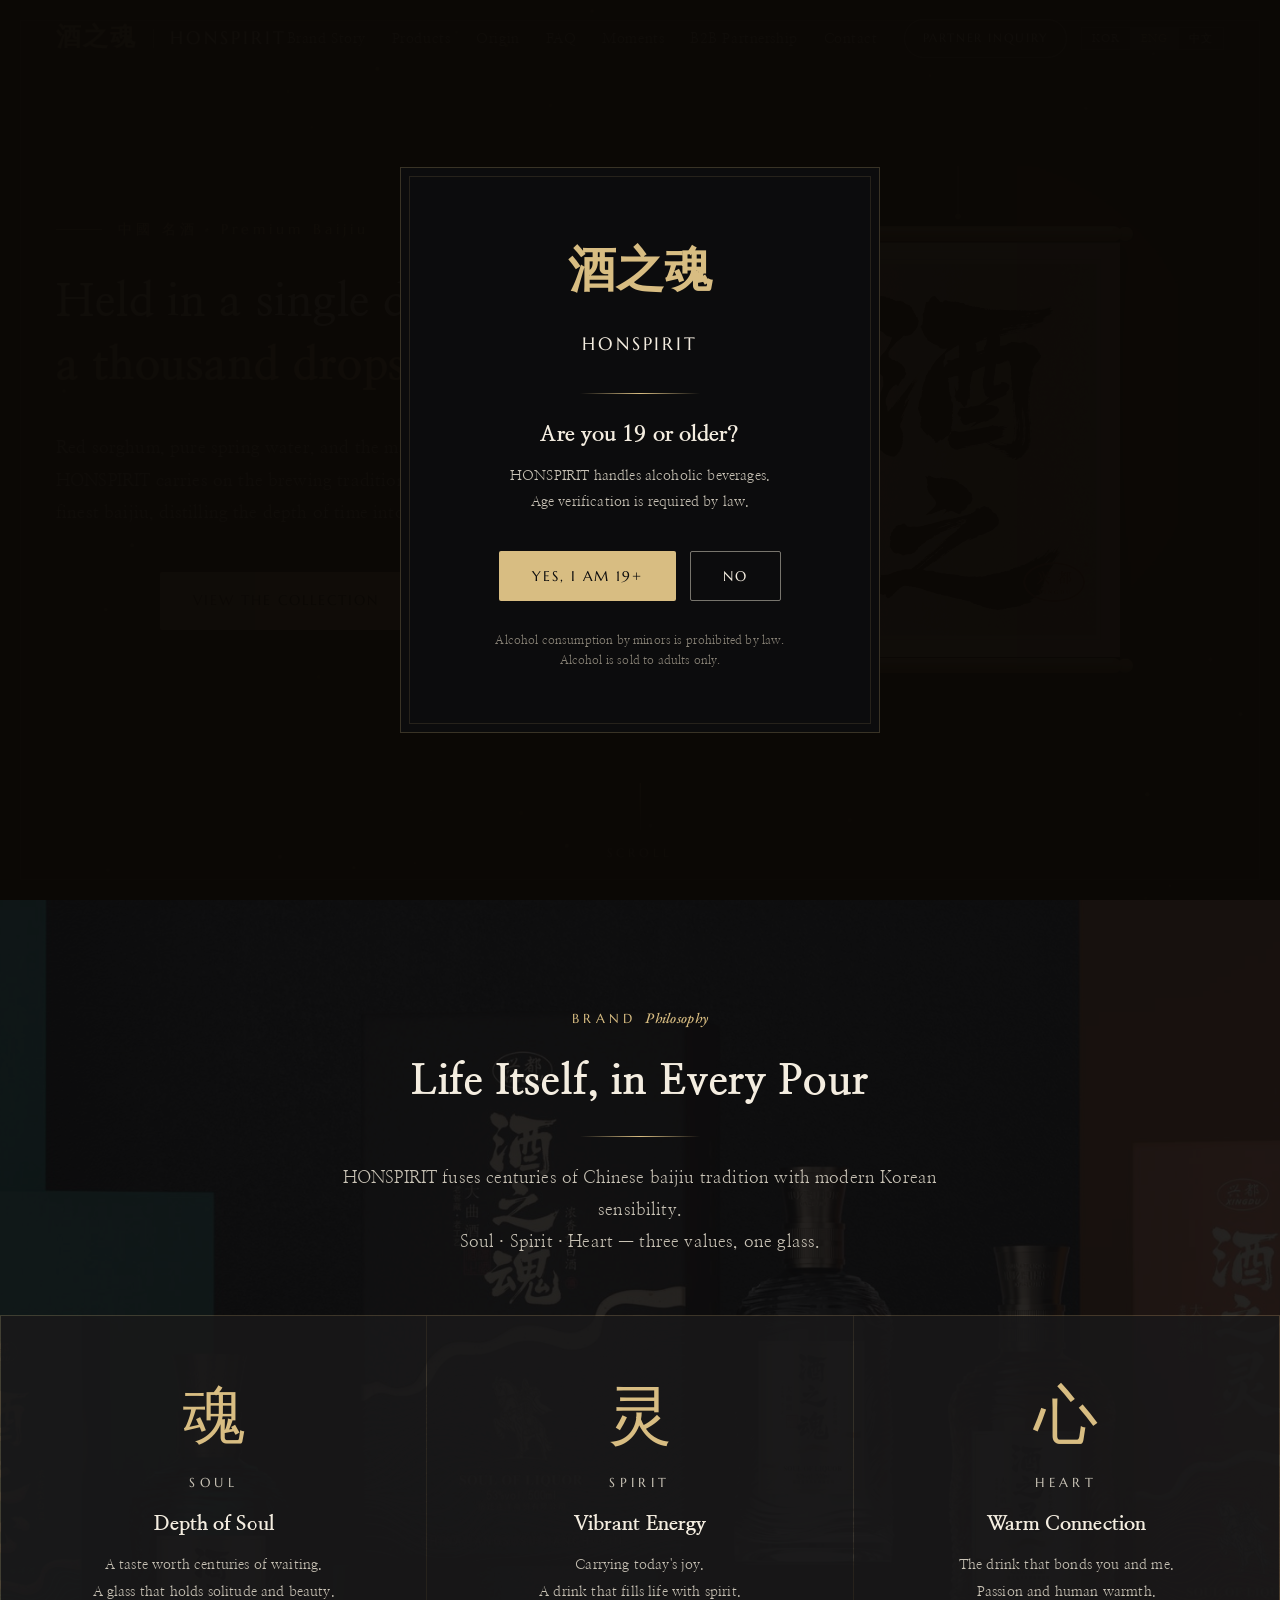
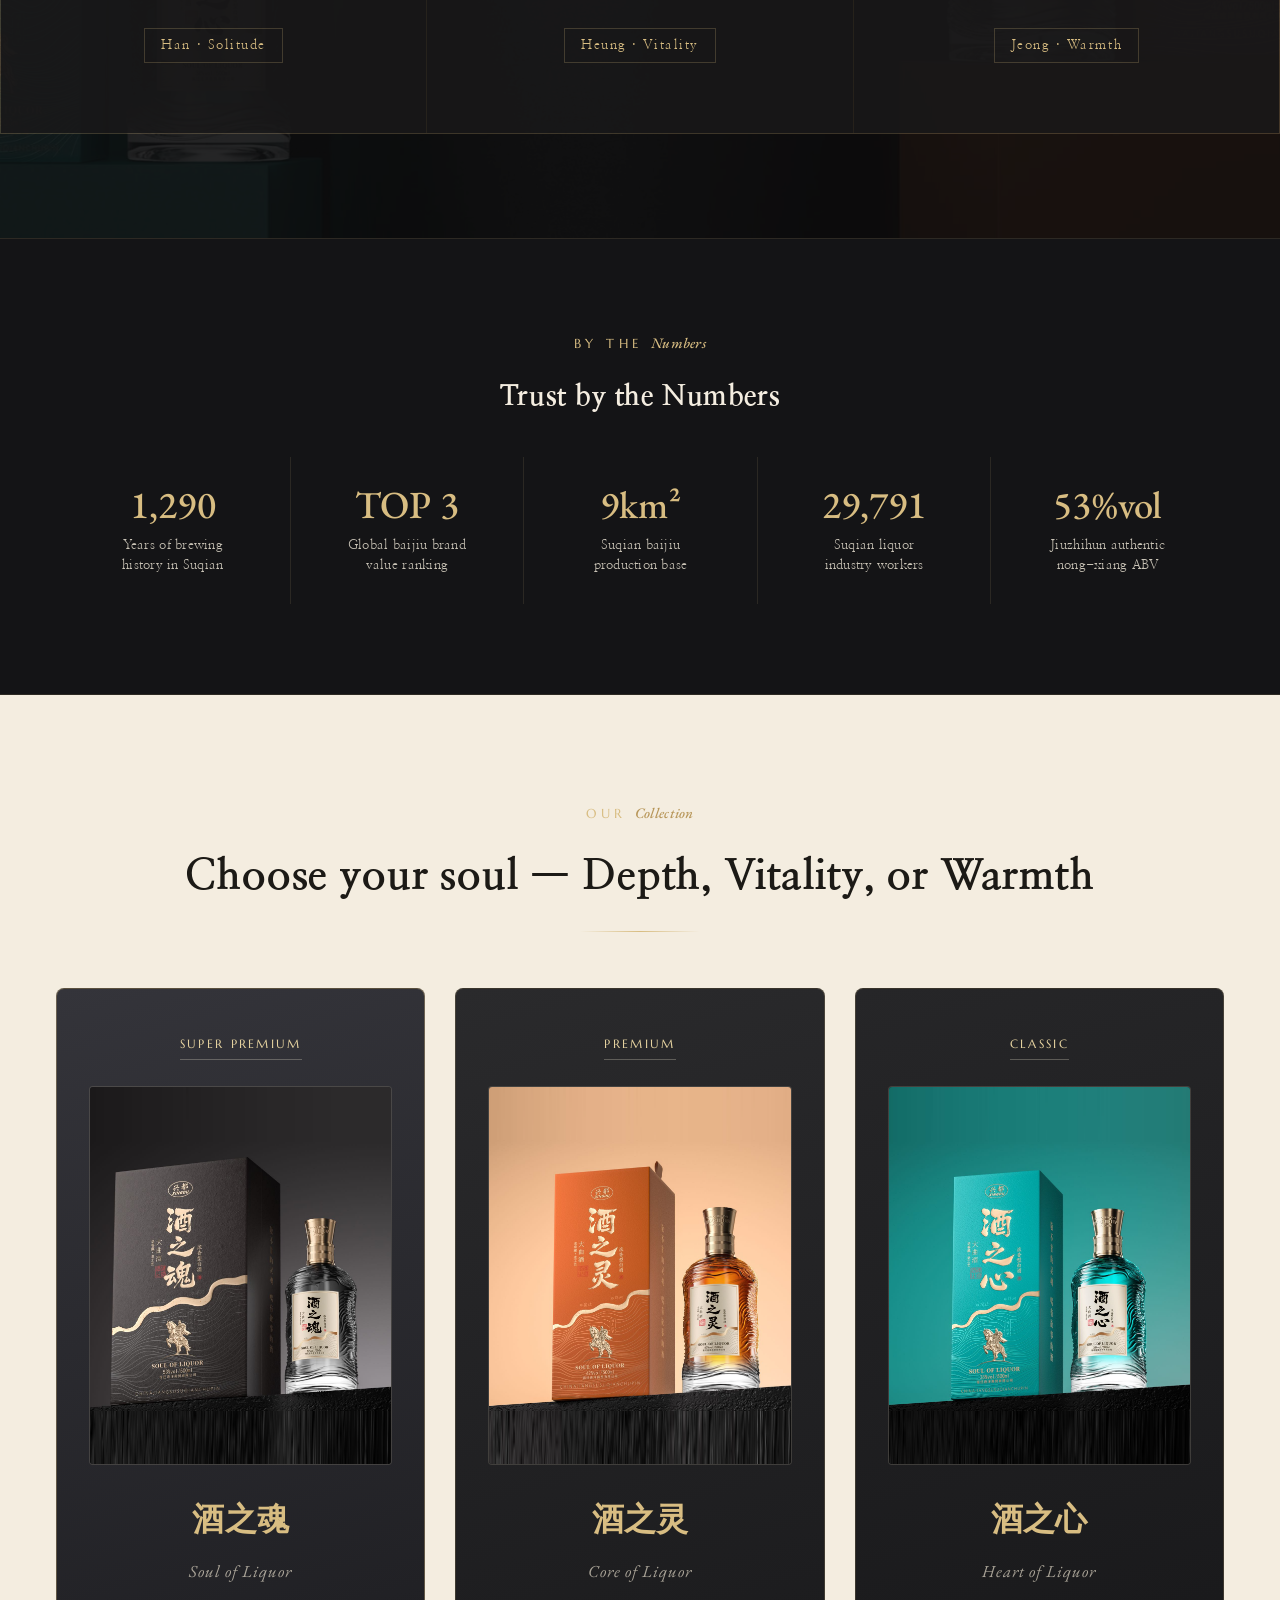
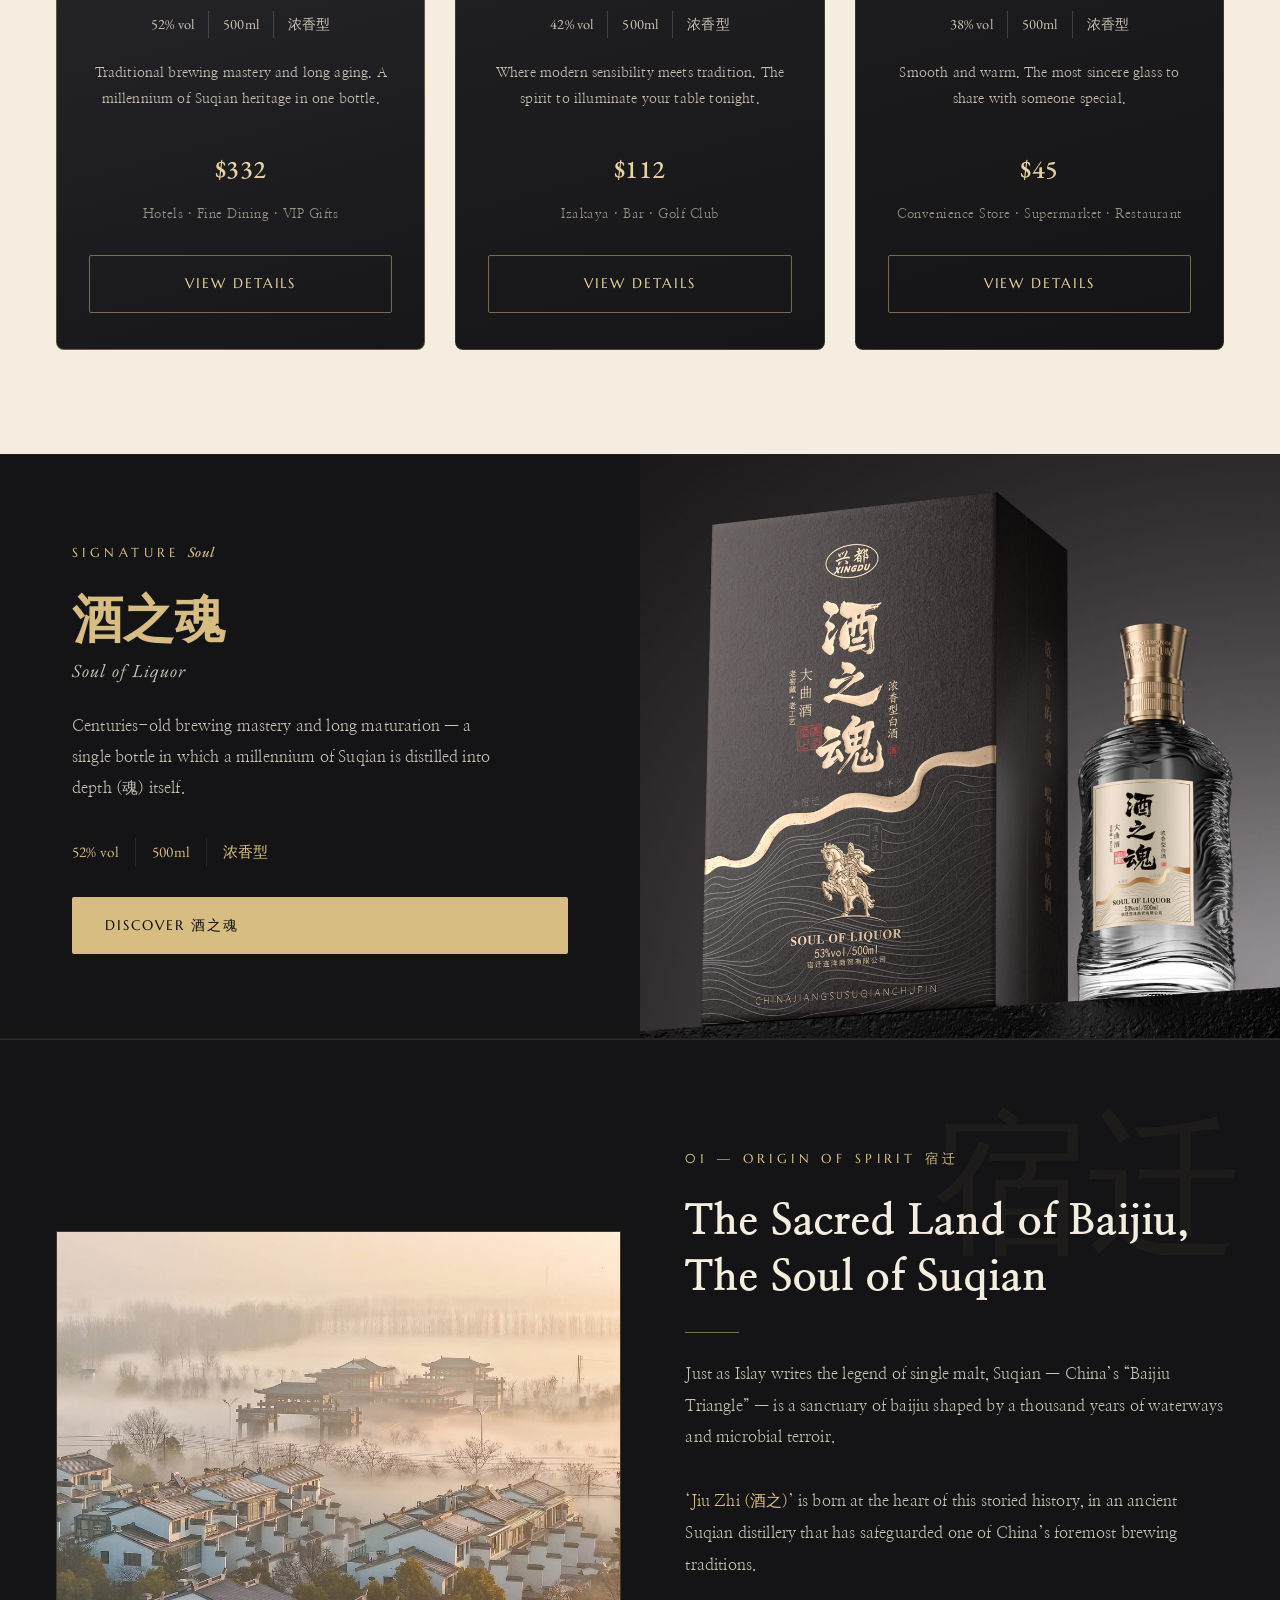
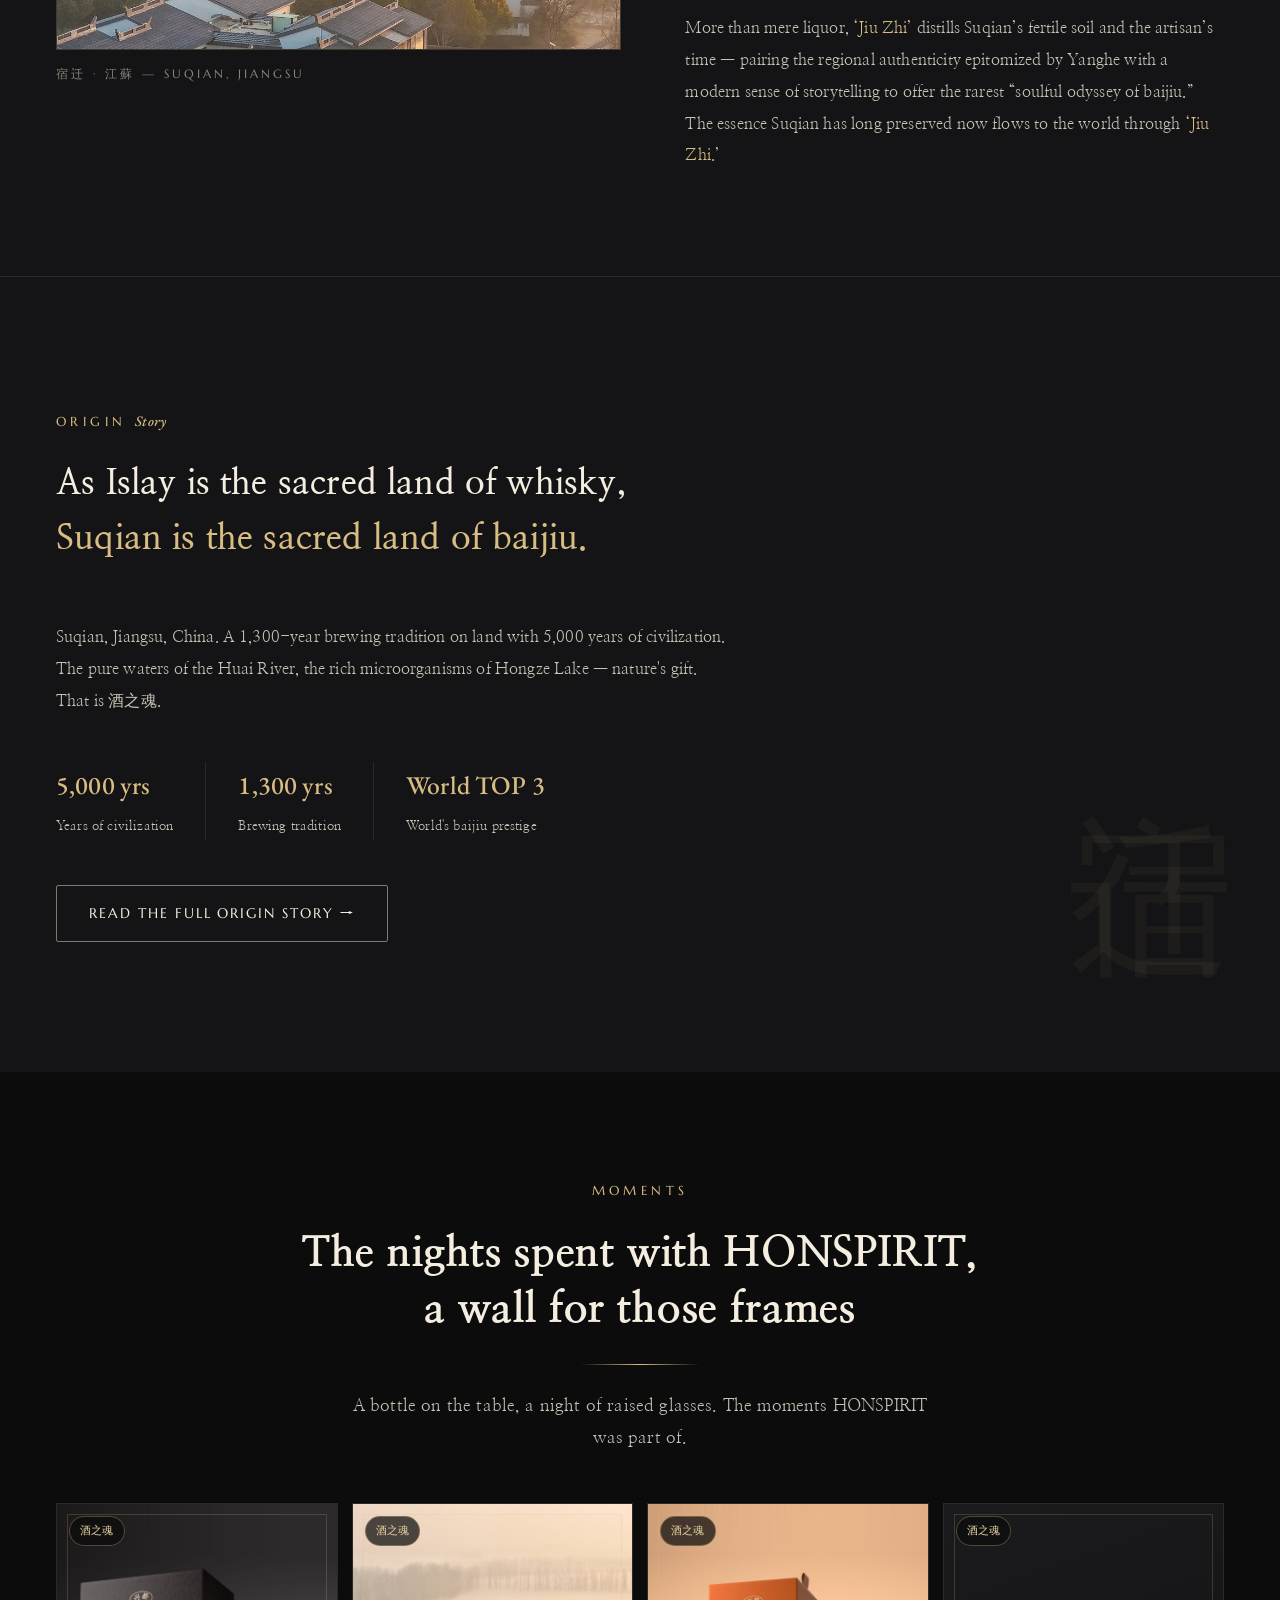
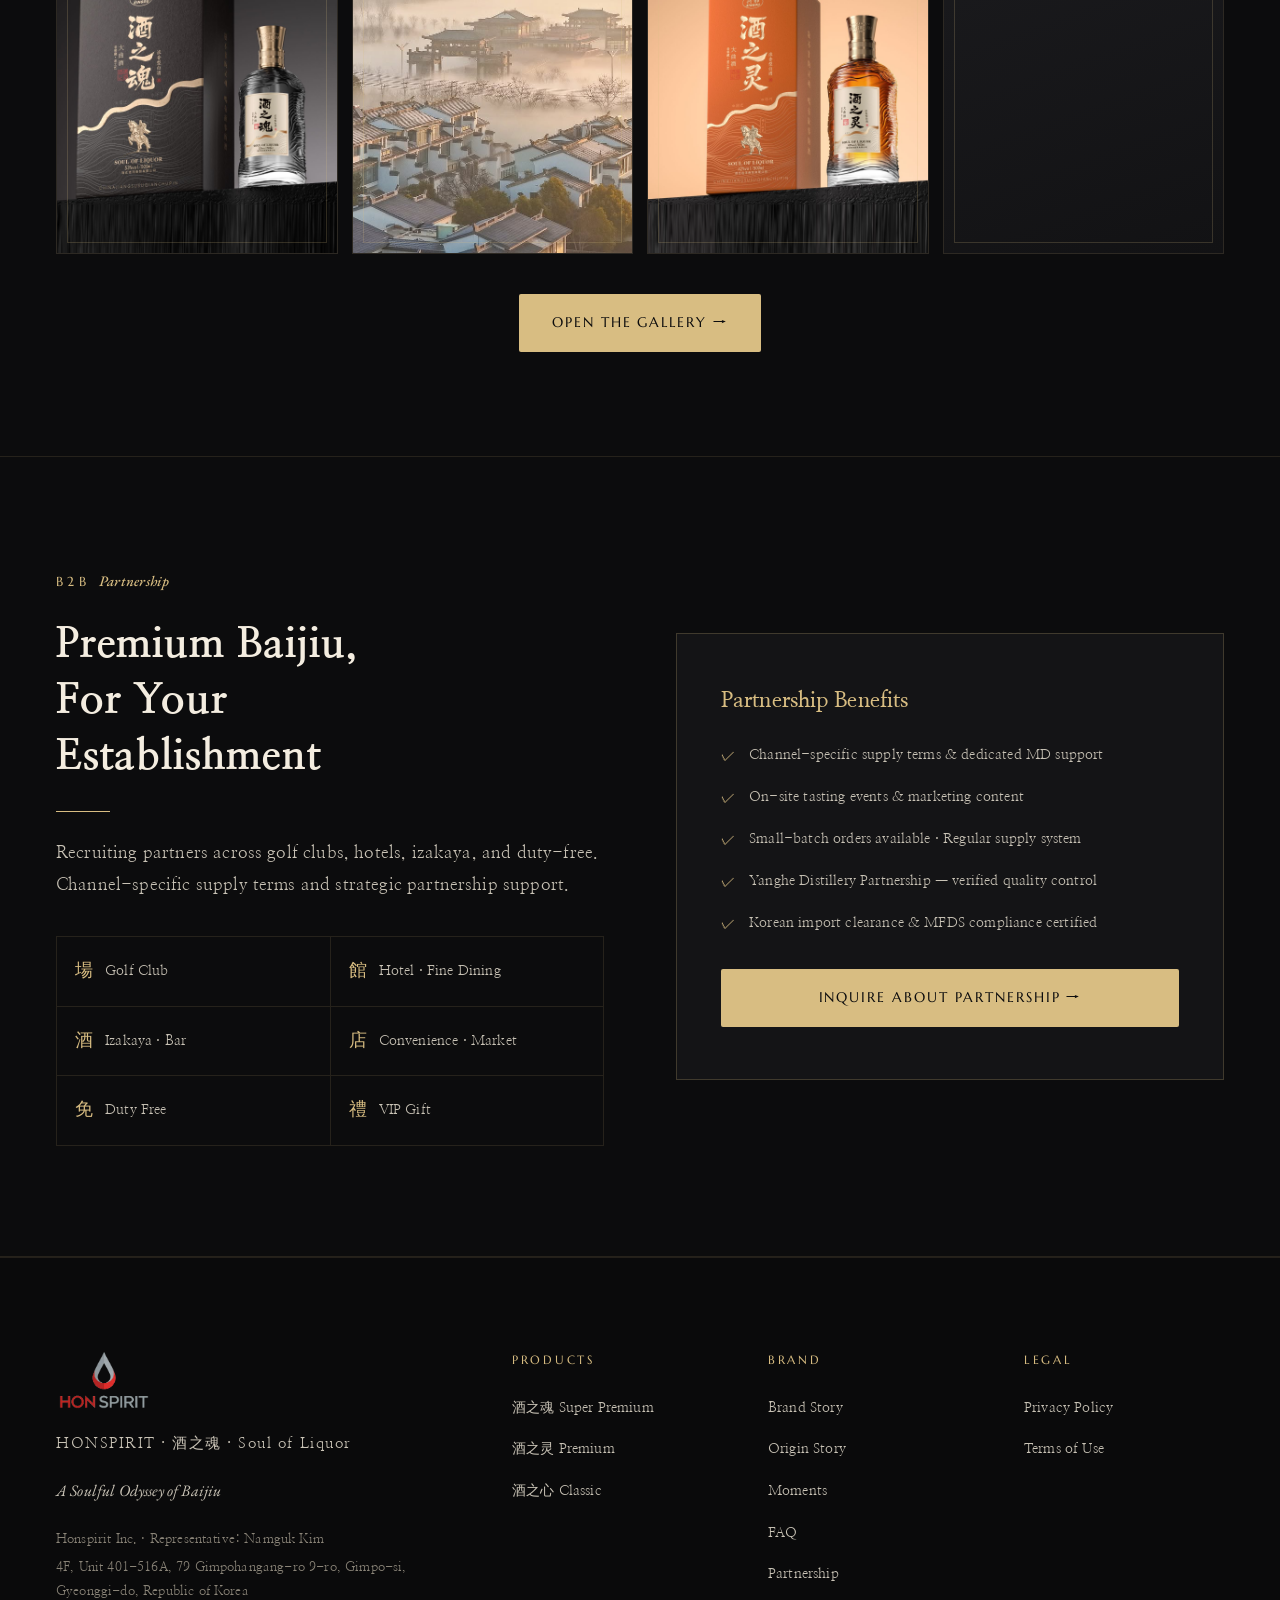
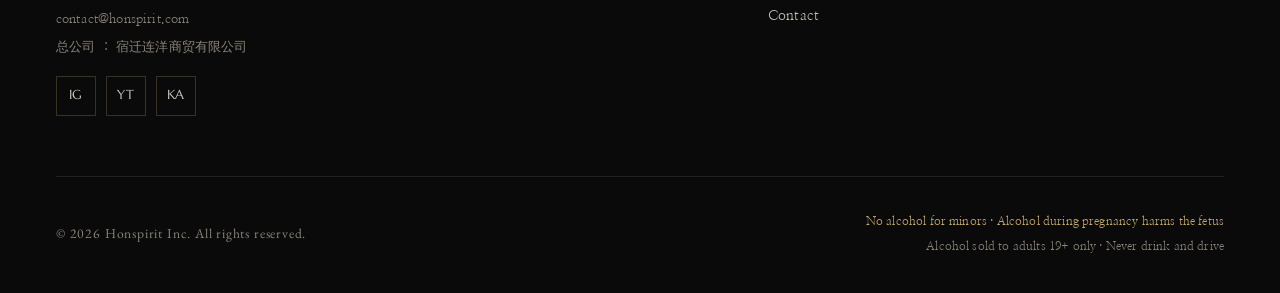
==== commit c0fffecc: "feat(seo): 한국 검색엔진 · AI 검색 최적화 기반 구축 기술 기반 - sitemap.xml · robots.txt · llms.txt · site.webmanifest " ====
--- a/index.html
+++ b/index.html
@@ -3,12 +3,126 @@
 <head>
   <meta charset="UTF-8">
   <meta name="viewport" content="width=device-width, initial-scale=1.0">
-  <title data-i18n="meta.index.title">HONSPIRIT 혼스피릿 — 酒之魂 · A Soulful Odyssey of Baijiu</title>
-  <meta name="description" content="5,000년 쑤첸의 역사가 한 잔에. HONSPIRIT 혼스피릿 — 백주의 영혼을 마시다.">
-  <meta property="og:title" content="HONSPIRIT 혼스피릿 — 酒之魂">
-  <meta property="og:description" content="백주의 영혼을 마시다. 1,300년 쑤첸의 시간이 한 잔에.">
+  <title>HONSPIRIT 혼스피릿 — 중국 프리미엄 백주 酒之魂 · 쑤첸 정통 바이주</title>
+  <meta name="description" content="중국 장쑤성 쑤첸(宿迁)에서 온 정통 프리미엄 백주 HONSPIRIT 혼스피릿. 酒之魂 52% · 酒之灵 42% · 酒之心 38% — 농향형 백주 3종과 브랜드 이야기.">
+  <link rel="canonical" href="https://honspirit.com/">
+  <meta name="robots" content="index, follow, max-image-preview:large, max-snippet:-1">
+  <meta name="keywords" content="혼스피릿,HONSPIRIT,백주,바이주,중국술,중국 백주,酒之魂,주지혼,쑤첸,宿迁,농향형,프리미엄 백주,중국 명주,고량주">
+  <meta name="author" content="주식회사 혼스피릿">
+
+  <!-- Open Graph / 카카오톡 · 페이스북 공유 -->
   <meta property="og:type" content="website">
+  <meta property="og:site_name" content="HONSPIRIT 혼스피릿">
+  <meta property="og:locale" content="ko_KR">
+  <meta property="og:locale:alternate" content="en_US">
+  <meta property="og:locale:alternate" content="zh_CN">
+  <meta property="og:url" content="https://honspirit.com/">
+  <meta property="og:title" content="HONSPIRIT 혼스피릿 — 중국 프리미엄 백주 酒之魂 · 쑤첸 정통 바이주">
+  <meta property="og:description" content="중국 장쑤성 쑤첸(宿迁)에서 온 정통 프리미엄 백주 HONSPIRIT 혼스피릿. 酒之魂 52% · 酒之灵 42% · 酒之心 38% — 농향형 백주 3종과 브랜드 이야기.">
+  <meta property="og:image" content="https://honspirit.com/images/og-image.jpg">
+  <meta property="og:image:width" content="1200">
+  <meta property="og:image:height" content="630">
+  <meta property="og:image:alt" content="HONSPIRIT 혼스피릿 酒之魂 — 중국 쑤첸 정통 프리미엄 백주">
+
+  <!-- Twitter / X -->
+  <meta name="twitter:card" content="summary_large_image">
+  <meta name="twitter:title" content="HONSPIRIT 혼스피릿 — 중국 프리미엄 백주 酒之魂 · 쑤첸 정통 바이주">
+  <meta name="twitter:description" content="중국 장쑤성 쑤첸(宿迁)에서 온 정통 프리미엄 백주 HONSPIRIT 혼스피릿. 酒之魂 52% · 酒之灵 42% · 酒之心 38% — 농향형 백주 3종과 브랜드 이야기.">
+  <meta name="twitter:image" content="https://honspirit.com/images/og-image.jpg">
+
+  <!-- 파비콘 -->
+  <link rel="icon" href="/favicon.ico" sizes="any">
+  <link rel="icon" type="image/png" sizes="32x32" href="/images/icon-32.png">
+  <link rel="icon" type="image/png" sizes="16x16" href="/images/icon-16.png">
+  <link rel="apple-touch-icon" href="/images/apple-touch-icon.png">
+  <link rel="manifest" href="/site.webmanifest">
+  <meta name="theme-color" content="#0C0C0D">
+
   <link rel="stylesheet" href="css/style.css?v=20260820a">
+
+  <script type="application/ld+json">
+  {
+    "@context": "https://schema.org",
+    "@graph": [
+      {
+        "@type": [
+          "Organization",
+          "Brand"
+        ],
+        "@id": "https://honspirit.com/#organization",
+        "name": "HONSPIRIT 혼스피릿",
+        "alternateName": [
+          "혼스피릿",
+          "酒之魂",
+          "주지혼",
+          "Honspirit Inc.",
+          "주식회사 혼스피릿"
+        ],
+        "legalName": "주식회사 혼스피릿",
+        "url": "https://honspirit.com/",
+        "logo": {
+          "@type": "ImageObject",
+          "url": "https://honspirit.com/images/icon-512.png",
+          "width": 512,
+          "height": 512
+        },
+        "image": "https://honspirit.com/images/og-image.jpg",
+        "email": "contact@honspirit.com",
+        "founder": {
+          "@type": "Person",
+          "name": "김남국"
+        },
+        "description": "중국 장쑤성 쑤첸(宿迁)의 양조 전통을 잇는 정통 프리미엄 백주 브랜드. 농향형 백주 酒之魂·酒之灵·酒之心을 한국에 선보입니다.",
+        "address": {
+          "@type": "PostalAddress",
+          "streetAddress": "김포한강로9로 79, 4층 401-516A호",
+          "addressLocality": "김포시",
+          "addressRegion": "경기도",
+          "addressCountry": "KR"
+        },
+        "areaServed": {
+          "@type": "Country",
+          "name": "대한민국"
+        },
+        "knowsAbout": [
+          "백주",
+          "바이주",
+          "중국 백주",
+          "농향형 백주",
+          "쑤첸 宿迁",
+          "증류주"
+        ]
+      },
+      {
+        "@type": "WebSite",
+        "@id": "https://honspirit.com/#website",
+        "url": "https://honspirit.com/",
+        "name": "HONSPIRIT 혼스피릿",
+        "inLanguage": "ko-KR",
+        "publisher": {
+          "@id": "https://honspirit.com/#organization"
+        }
+      },
+      {
+        "@type": "WebPage",
+        "@id": "https://honspirit.com/#webpage",
+        "url": "https://honspirit.com/",
+        "name": "HONSPIRIT 혼스피릿 — 중국 프리미엄 백주 酒之魂",
+        "isPartOf": {
+          "@id": "https://honspirit.com/#website"
+        },
+        "about": {
+          "@id": "https://honspirit.com/#organization"
+        },
+        "inLanguage": "ko-KR",
+        "primaryImageOfPage": {
+          "@type": "ImageObject",
+          "url": "https://honspirit.com/images/og-image.jpg"
+        }
+      }
+    ]
+  }
+  </script>
 </head>
 <body>
 
@@ -43,6 +157,7 @@
         <li><a href="story.html" class="nav-link" data-i18n="nav.story">브랜드 스토리</a></li>
         <li><a href="products.html" class="nav-link" data-i18n="nav.products">제품</a></li>
         <li><a href="origin.html" class="nav-link" data-i18n="nav.origin">산지 이야기</a></li>
+        <li><a href="faq.html" class="nav-link" data-i18n="nav.faq">FAQ</a></li>
         <li><a href="moments.html" class="nav-link" data-i18n="nav.moments">추억 갤러리</a></li>
         <li><a href="partners.html" class="nav-link" data-i18n="nav.partners">B2B 파트너십</a></li>
         <li><a href="contact.html" class="nav-link" data-i18n="nav.contact">문의</a></li>
@@ -64,6 +179,7 @@
     <a href="story.html" class="nav-link" data-i18n="nav.story">브랜드 스토리</a>
     <a href="products.html" class="nav-link" data-i18n="nav.products">제품</a>
     <a href="origin.html" class="nav-link" data-i18n="nav.origin">산지 이야기</a>
+    <a href="faq.html" class="nav-link" data-i18n="nav.faq">FAQ</a>
     <a href="moments.html" class="nav-link" data-i18n="nav.moments">추억 갤러리</a>
     <a href="partners.html" class="nav-link" data-i18n="nav.partners">B2B 파트너십</a>
     <a href="contact.html" class="nav-link" data-i18n="nav.contact">문의</a>
@@ -403,6 +519,7 @@
             <li><a href="story.html" class="footer-link" data-i18n="footer.story">브랜드 스토리</a></li>
             <li><a href="origin.html" class="footer-link" data-i18n="footer.origin">산지 이야기</a></li>
             <li><a href="moments.html" class="footer-link" data-i18n="footer.moments">추억 갤러리</a></li>
+            <li><a href="faq.html" class="footer-link" data-i18n="nav.faq">자주 묻는 질문</a></li>
             <li><a href="partners.html" class="footer-link" data-i18n="footer.partners">파트너십</a></li>
             <li><a href="contact.html" class="footer-link" data-i18n="footer.contact">문의</a></li>
           </ul>
--- a/css/style.css
+++ b/css/style.css
@@ -2434,3 +2434,65 @@
   .studio-row-acts { grid-column: 1 / -1; justify-content: flex-end; }
   .studio-gate-box { padding: 38px 24px 28px; }
 }
+
+/* ═══════════════════════════════════════════════════════════
+   FAQ — 자주 묻는 질문 (faq.html)
+   ═══════════════════════════════════════════════════════════ */
+.faq-wrap { max-width: 860px; }
+
+.faq-item {
+  border-bottom: 1px solid var(--line-soft);
+}
+.faq-item:first-child { border-top: 1px solid var(--line-soft); }
+
+.faq-q {
+  position: relative;
+  display: block;
+  padding: 28px 52px 28px 0;
+  font-family: var(--font-head-ko);
+  font-size: 1.0625rem;
+  font-weight: 700;
+  line-height: 1.6;
+  color: var(--cream);
+  cursor: pointer;
+  list-style: none;
+  transition: color 0.3s ease;
+}
+.faq-q::-webkit-details-marker { display: none; }
+.faq-q:hover { color: var(--gold); }
+
+.faq-q::after {
+  content: '';
+  position: absolute;
+  right: 8px;
+  top: 50%;
+  width: 11px; height: 11px;
+  margin-top: -8px;
+  border-right: 1px solid var(--gold);
+  border-bottom: 1px solid var(--gold);
+  transform: rotate(45deg);
+  transition: transform 0.35s cubic-bezier(0.22,0.61,0.36,1);
+}
+.faq-item[open] .faq-q { color: var(--gold); }
+.faq-item[open] .faq-q::after { transform: rotate(-135deg); margin-top: -3px; }
+
+.faq-a {
+  padding: 0 40px 30px 0;
+  animation: faqOpen 0.45s cubic-bezier(0.22,0.61,0.36,1);
+}
+@keyframes faqOpen { from { opacity: 0; transform: translateY(-6px); } to { opacity: 1; transform: translateY(0); } }
+
+.faq-a p {
+  font-size: 0.9375rem;
+  line-height: 1.95;
+  color: var(--gray);
+}
+.faq-a strong { color: var(--cream); font-weight: 700; }
+.faq-a em { color: var(--gold); font-style: normal; }
+.faq-a .text-link { display: inline; font-size: inherit; letter-spacing: 0; }
+
+@media (max-width: 768px) {
+  .faq-q { padding: 22px 40px 22px 0; font-size: 0.9875rem; }
+  .faq-a { padding: 0 8px 24px 0; }
+  .faq-a p { font-size: 0.9rem; line-height: 1.9; }
+}
